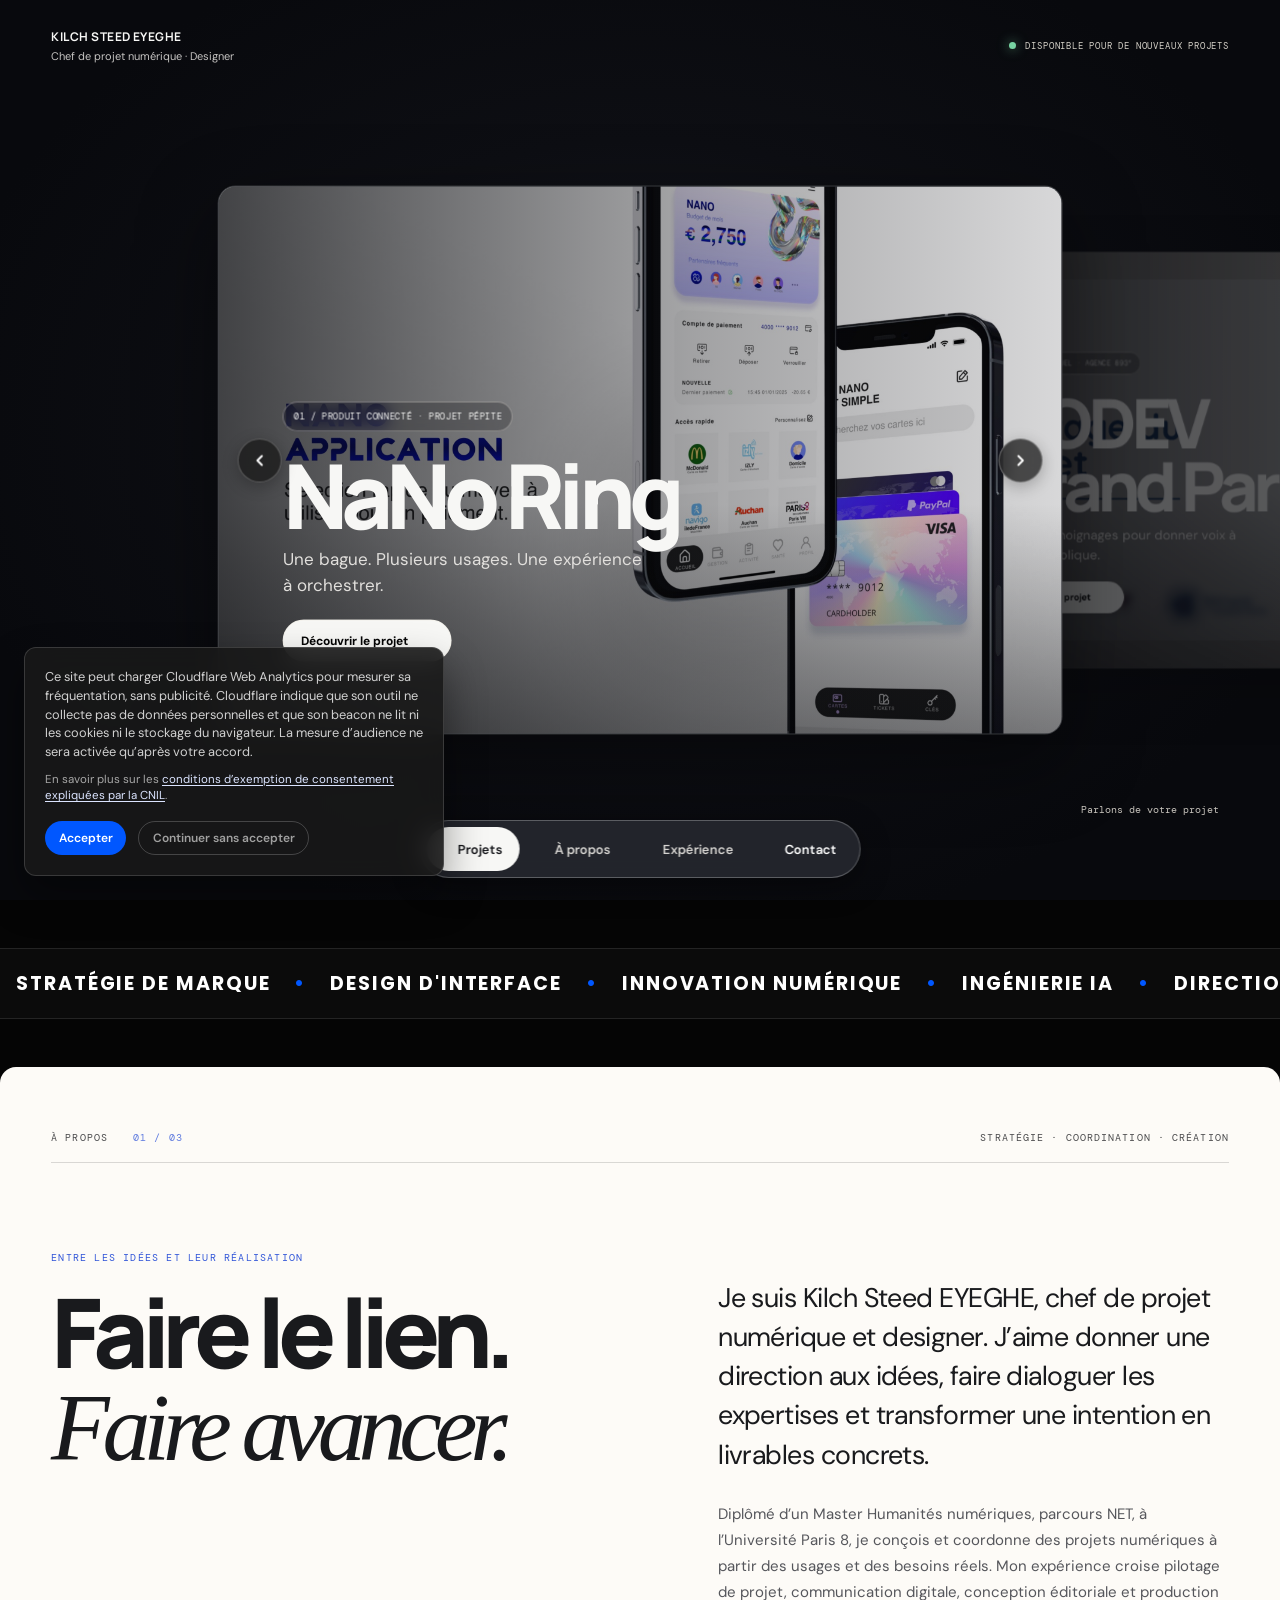
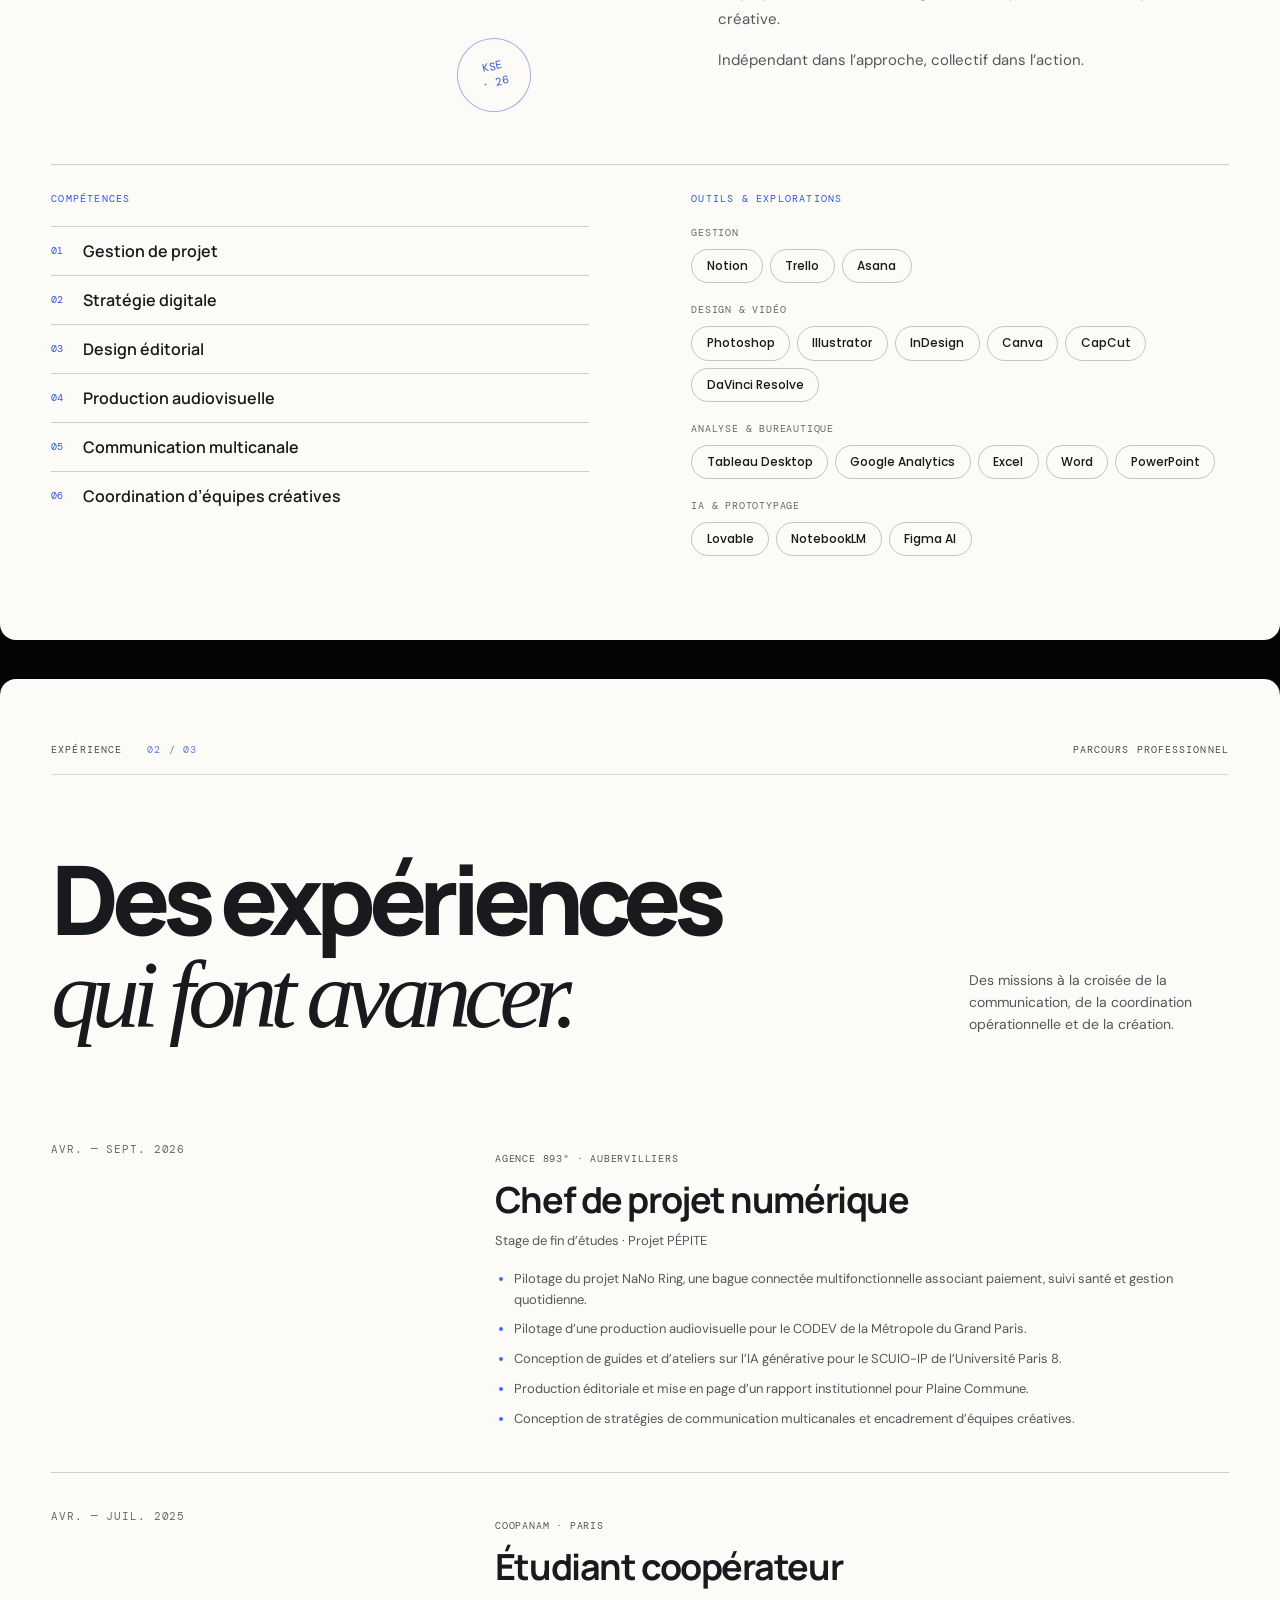
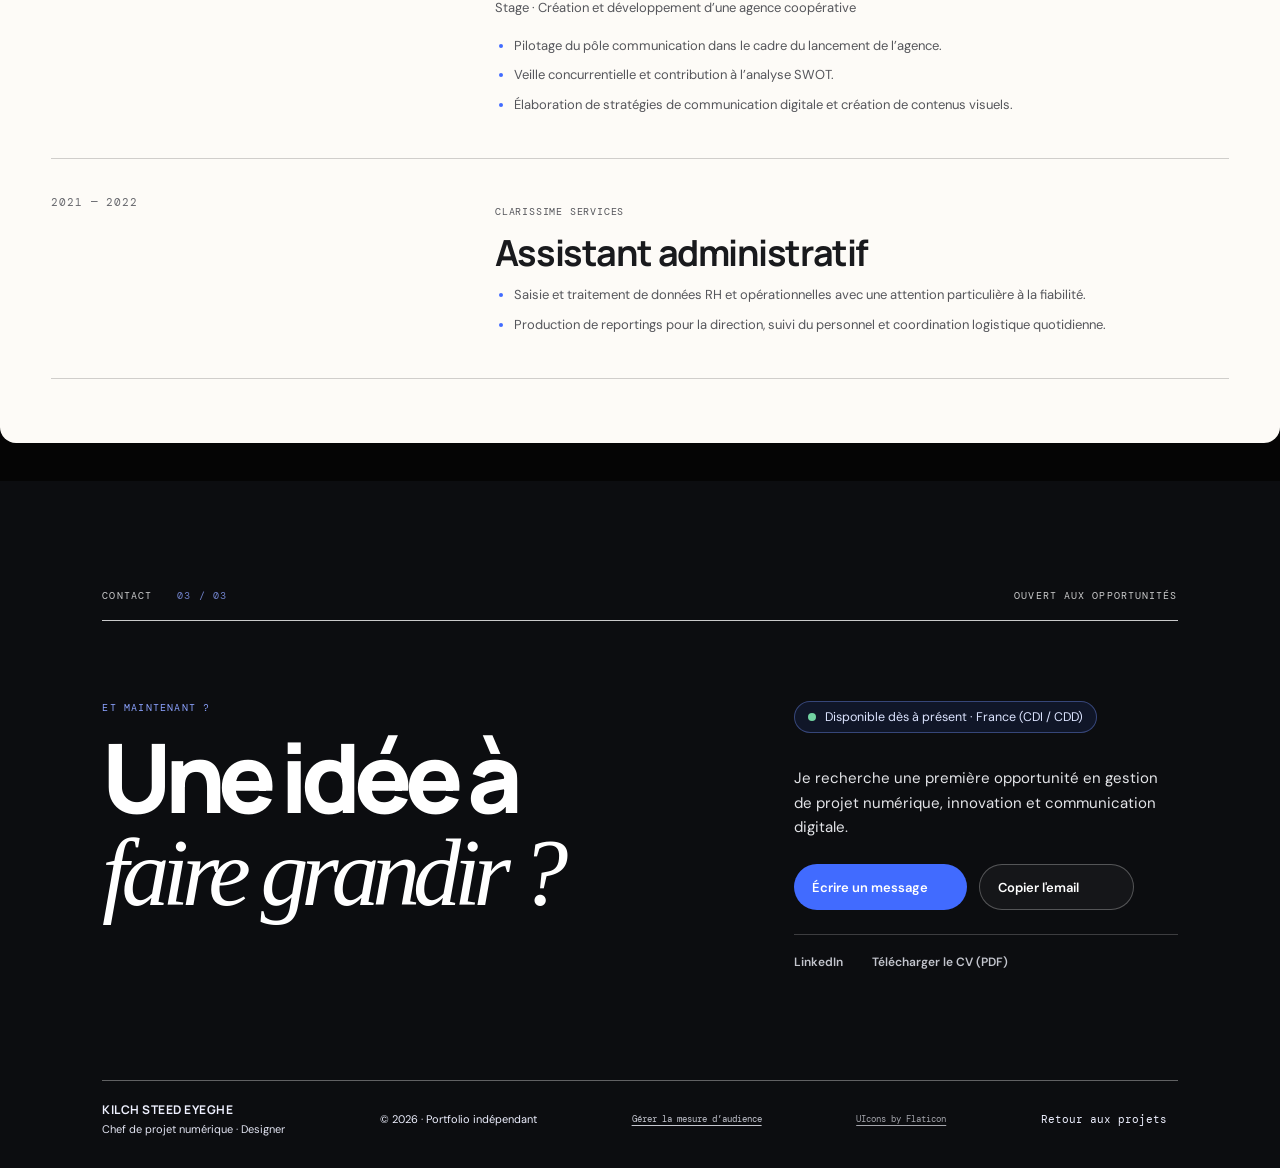
==== index.html @ 0e1597e1 "Revenir à l’index avant l’ajout du scrollytelling" ====
<!doctype html>
<html lang="fr">
<head>
  <meta charset="utf-8">
  <meta name="viewport" content="width=device-width, initial-scale=1">
  <meta name="theme-color" content="#050505">
  <link rel="icon" type="image/svg+xml" href="assets/favicon.svg?v=portfolio-k-20261031" sizes="any">
  <meta name="description" content="Portfolio de Kilch Steed EYEGHE : gestion de projet numérique, communication digitale et design.">
  <title>Kilch Steed EYEGHE — Portfolio</title>
  <link rel="stylesheet" href="styles.css?v=gallery-crossfade-20261102">
  <script src="preloader.js?v=public-loader-20261030"></script>
  <script src="script.js?v=active-gallery-autoplay-2800-20261102" defer></script>
  <link rel="stylesheet" href="https://cdn-uicons.flaticon.com/2.1.0/uicons-bold-straight/css/uicons-bold-straight.css">
  <link rel="stylesheet" href="https://cdn-uicons.flaticon.com/2.1.0/uicons-solid-rounded/css/uicons-solid-rounded.css">
</head>
<body>
  <div class="entry-loader" data-entry-loader aria-hidden="false" hidden>
    <div class="entry-loader__top"><span>KILCH STEED EYEGHE</span><span>GESTION DE PROJET NUMÉRIQUE · DESIGN</span></div>
    <div class="entry-loader__center">
      <div class="entry-loader__track" role="progressbar" aria-label="Chargement du portfolio" aria-valuemin="0" aria-valuemax="100" aria-valuenow="0"><span data-entry-fill></span></div>
      <div class="entry-loader__count"><span data-entry-number>0</span><span class="entry-loader__percent">%</span></div>
      <p class="entry-loader__status" data-entry-status aria-live="polite">Chargement du portfolio</p>
    </div>
  </div>
  <a class="skip-link" href="#projets">Aller aux projets</a>
  <header class="site-header">
    <a class="identity" href="#projets" aria-label="Kilch Steed EYEGHE — Projets"><strong>KILCH STEED EYEGHE</strong><span>Chef de projet numérique · Designer</span></a>
    <div class="availability"><span class="status-dot" aria-hidden="true"></span> DISPONIBLE POUR DE NOUVEAUX PROJETS</div>
  </header>

  <main id="contenu">
    <section class="projects-stage" id="projets" aria-label="Projets sélectionnés">
      
      <div class="carousel" aria-roledescription="carrousel" aria-label="Projets sélectionnés">
        <div class="carousel-track">
          <article class="slide is-active" data-slide="0" data-project="nano" aria-label="Projet 1 sur 9 : NaNo Ring">
            <img src="assets/NaNo%20App01.png" alt="Interfaces de l’application NaNo Ring" fetchpriority="high">
            <div class="slide-scrim"></div><div class="slide-copy"><span class="slide-kicker">01 / PRODUIT CONNECTÉ · PROJET PÉPITE</span><h2>NaNo Ring</h2><p>Une bague. Plusieurs usages. Une expérience à orchestrer.</p><button class="case-link" data-open="nano">Découvrir le projet <i class="fi fi-bs-arrow-up-right" aria-hidden="true"></i></button></div>
          </article>
          <article class="slide" data-slide="1" data-project="codev" aria-label="Projet 2 sur 9 : CODEV Grand Paris" aria-hidden="true">
            <img src="assets/codev-grand-paris01.png" alt="Document de cadrage audiovisuel du CODEV Grand Paris" loading="lazy">
            <div class="slide-scrim"></div><div class="slide-copy"><span class="slide-kicker">02 / AUDIOVISUEL · AGENCE 893°</span><h2>CODEV<br>Grand Paris</h2><p>Quatre témoignages pour donner voix à l’action publique.</p><button class="case-link" data-open="codev">Découvrir le projet <i class="fi fi-bs-arrow-up-right" aria-hidden="true"></i></button></div>
          </article>
          <article class="slide" data-slide="2" data-project="plaine" aria-label="Projet 3 sur 9 : Plaine Commune" aria-hidden="true">
            <img src="assets/plaine-commune01.png" alt="Extrait du rapport éditorial de Plaine Commune" loading="lazy"><div class="slide-scrim"></div><div class="slide-copy"><span class="slide-kicker">03 / ÉDITION · AGENCE 893°</span><h2>Plaine<br>Commune</h2><p>Faire d’un rapport institutionnel un objet éditorial lisible.</p><button class="case-link" data-open="plaine">Découvrir le projet <i class="fi fi-bs-arrow-up-right" aria-hidden="true"></i></button></div>
          </article>
          <article class="slide" data-slide="3" data-project="lundi" aria-label="Projet 4 sur 9 : Atelier IA" aria-hidden="true">
            <img src="assets/atelier-lundi-pro01.PNG" alt="Support d’atelier consacré à l’IA générative" loading="lazy"><div class="slide-scrim"></div><div class="slide-copy"><span class="slide-kicker">05 / ATELIER · TRANSMISSION</span><h2>Atelier IA</h2><p>Mettre les outils au service d’une recherche de stage concrète.</p><button class="case-link" data-open="lundi">Découvrir le projet <i class="fi fi-bs-arrow-up-right" aria-hidden="true"></i></button></div>
          </article>
          <article class="slide" data-slide="4" data-project="agency" aria-label="Projet 5 sur 9 : 893°" aria-hidden="true">
            <img src="assets/893%C2%B0%2001.png" alt="Créations visuelles de l’agence 893°" loading="lazy"><div class="slide-scrim"></div><div class="slide-copy"><span class="slide-kicker">08 / AGENCE · COMMUNICATION</span><h2>893°</h2><p>Des créations au croisement de la stratégie et du visuel.</p><button class="case-link" data-open="agency">Découvrir le projet <i class="fi fi-bs-arrow-up-right" aria-hidden="true"></i></button></div>
          </article>
          <article class="slide" data-slide="5" data-project="scuio" aria-label="Projet 6 sur 9 : Guide SCUIO-IP" aria-hidden="true">
            <img src="assets/guide-scuio-ip01.png" alt="Guide SCUIO-IP sur l’intelligence artificielle générative" loading="lazy"><div class="slide-scrim"></div><div class="slide-copy"><span class="slide-kicker">04 / PÉDAGOGIE · ÉDITION</span><h2>Guide<br>SCUIO-IP</h2><p>Accompagner les usages de l’IA avec un cadre pratique.</p><button class="case-link" data-open="scuio">Découvrir le projet <i class="fi fi-bs-arrow-up-right" aria-hidden="true"></i></button></div>
          </article>
          <article class="slide" data-slide="6" data-project="sacerdoce" aria-label="Projet 7 sur 9 : Sacerdoce Royal" aria-hidden="true">
            <img src="assets/sacerdoce-royal02.png" alt="Identité visuelle et charte de Sacerdoce Royal" loading="lazy"><div class="slide-scrim"></div><div class="slide-copy"><span class="slide-kicker">06 / IDENTITÉ VISUELLE</span><h2>Sacerdoce<br>Royal</h2><p>Une identité structurée dans ses couleurs, ses formes et ses usages.</p><button class="case-link" data-open="sacerdoce">Découvrir le projet <i class="fi fi-bs-arrow-up-right" aria-hidden="true"></i></button></div>
          </article>
          <article class="slide" data-slide="7" data-project="magik" aria-label="Projet 8 sur 9 : Magik Opti’k" aria-hidden="true">
            <img src="assets/magik-optik02.png" alt="Charte graphique de Magik Opti’k" loading="lazy"><div class="slide-scrim"></div><div class="slide-copy"><span class="slide-kicker">07 / DESIGN · BRANDING</span><h2>Magik Opti’k</h2><p>Construire une marque reconnaissable et facile à décliner.</p><button class="case-link" data-open="magik">Découvrir le projet <i class="fi fi-bs-arrow-up-right" aria-hidden="true"></i></button></div>
          </article>
          <article class="slide" data-slide="8" data-project="autres" aria-label="Projet 9 sur 9 : Autres créations" aria-hidden="true">
            <img src="assets/Autres01.png" alt="Sélection d’explorations graphiques" loading="lazy"><div class="slide-scrim"></div><div class="slide-copy"><span class="slide-kicker">09 / CARNET VISUEL</span><h2>Autres<br>créations</h2><p>Une sélection d’expérimentations graphiques personnelles.</p><button class="case-link" data-open="autres">Découvrir le projet <i class="fi fi-bs-arrow-up-right" aria-hidden="true"></i></button></div>
          </article>
        </div>
        <div class="carousel-side-label side-left" aria-hidden="true"></div><div class="carousel-side-label side-right" aria-hidden="true"></div>
        <div class="carousel-controls" aria-label="Navigation des projets">
          <button type="button" class="carousel-arrow" data-previous aria-label="Projet précédent"><svg viewBox="0 0 24 24" aria-hidden="true"><path d="M15 18l-6-6 6-6"/></svg></button>
          <button type="button" class="carousel-arrow" data-next aria-label="Projet suivant"><svg viewBox="0 0 24 24" aria-hidden="true"><path d="M9 18l6-6-6-6"/></svg></button>
        </div>
      </div>
      <div class="carousel-footer"><a class="contact-shortcut" href="#contact">Parlons de votre projet <i class="fi fi-bs-arrow-up-right" aria-hidden="true"></i></a></div>
    </section>

    <section class="marquee-section" aria-hidden="true">
      <div class="marquee-track">
        <div class="marquee-content">
          <span>STRATÉGIE DE MARQUE</span><span class="dot">•</span>
          <span>DESIGN D'INTERFACE</span><span class="dot">•</span>
          <span>INNOVATION NUMÉRIQUE</span><span class="dot">•</span>
          <span>INGÉNIERIE IA</span><span class="dot">•</span>
          <span>DIRECTION ARTISTIQUE</span><span class="dot">•</span>
          <span>CHEF DE PROJET</span><span class="dot">•</span>
        </div>
        <div class="marquee-content" aria-hidden="true">
          <span>STRATÉGIE DE MARQUE</span><span class="dot">•</span>
          <span>DESIGN D'INTERFACE</span><span class="dot">•</span>
          <span>INNOVATION NUMÉRIQUE</span><span class="dot">•</span>
          <span>INGÉNIERIE IA</span><span class="dot">•</span>
          <span>DIRECTION ARTISTIQUE</span><span class="dot">•</span>
          <span>CHEF DE PROJET</span><span class="dot">•</span>
        </div>
      </div>
    </section>

    <section class="about-section" id="profil" aria-labelledby="about-title">
      <div class="section-topline"><p>À PROPOS <span>01 / 03</span></p><p>STRATÉGIE · COORDINATION · CRÉATION</p></div>
      <div class="about-layout"><div class="about-heading"><p class="eyebrow">ENTRE LES IDÉES ET LEUR RÉALISATION</p><h2 id="about-title">Faire le lien.<br><em>Faire avancer.</em></h2><div class="about-stamp" aria-hidden="true">KSE<br>· 26</div></div><div class="about-copy"><p class="about-lead">Je suis Kilch Steed EYEGHE, chef de projet numérique et designer. J’aime donner une direction aux idées, faire dialoguer les expertises et transformer une intention en livrables concrets.</p><p>Diplômé d’un Master Humanités numériques, parcours NET, à l’Université Paris 8, je conçois et coordonne des projets numériques à partir des usages et des besoins réels. Mon expérience croise pilotage de projet, communication digitale, conception éditoriale et production créative.</p><p>Indépendant dans l’approche, collectif dans l’action.</p></div></div>
      <div class="about-details"><div class="about-column"><p class="eyebrow">COMPÉTENCES</p><ul class="skill-list"><li><span>01</span>Gestion de projet</li><li><span>02</span>Stratégie digitale</li><li><span>03</span>Design éditorial</li><li><span>04</span>Production audiovisuelle</li><li><span>05</span>Communication multicanale</li><li><span>06</span>Coordination d’équipes créatives</li></ul></div><div class="about-column tools-column"><p class="eyebrow">OUTILS & EXPLORATIONS</p><div class="tool-group"><span>GESTION</span><div class="tool-tags"><b>Notion</b><b>Trello</b><b>Asana</b></div></div><div class="tool-group"><span>DESIGN & VIDÉO</span><div class="tool-tags"><b>Photoshop</b><b>Illustrator</b><b>InDesign</b><b>Canva</b><b>CapCut</b><b>DaVinci Resolve</b></div></div><div class="tool-group"><span>ANALYSE & BUREAUTIQUE</span><div class="tool-tags"><b>Tableau Desktop</b><b>Google Analytics</b><b>Excel</b><b>Word</b><b>PowerPoint</b></div></div><div class="tool-group"><span>IA & PROTOTYPAGE</span><div class="tool-tags"><b>Lovable</b><b>NotebookLM</b><b>Figma AI</b></div></div></div></div>
      
    </section>

    <section class="experience-section" id="parcours" aria-labelledby="experience-title">
      <div class="section-topline"><p>EXPÉRIENCE <span>02 / 03</span></p><p>PARCOURS PROFESSIONNEL</p></div>
      <div class="experience-heading"><h2 id="experience-title">Des expériences<br><em>qui font avancer.</em></h2><p>Des missions à la croisée de la communication, de la coordination opérationnelle et de la création.</p></div>
      <div class="experience-list">
        <article class="experience-item"><div class="experience-date">AVR. — SEPT. 2026</div><div><p class="experience-company">AGENCE 893° · AUBERVILLIERS</p><h3>Chef de projet numérique</h3><p class="experience-context">Stage de fin d’études · Projet PÉPITE</p><ul><li>Pilotage du projet NaNo Ring, une bague connectée multifonctionnelle associant paiement, suivi santé et gestion quotidienne.</li><li>Pilotage d’une production audiovisuelle pour le CODEV de la Métropole du Grand Paris.</li><li>Conception de guides et d’ateliers sur l’IA générative pour le SCUIO-IP de l’Université Paris 8.</li><li>Production éditoriale et mise en page d’un rapport institutionnel pour Plaine Commune.</li><li>Conception de stratégies de communication multicanales et encadrement d’équipes créatives.</li></ul></div></article>
        <article class="experience-item"><div class="experience-date">AVR. — JUIL. 2025</div><div><p class="experience-company">COOPANAM · PARIS</p><h3>Étudiant coopérateur</h3><p class="experience-context">Stage · Création et développement d’une agence coopérative</p><ul><li>Pilotage du pôle communication dans le cadre du lancement de l’agence.</li><li>Veille concurrentielle et contribution à l’analyse SWOT.</li><li>Élaboration de stratégies de communication digitale et création de contenus visuels.</li></ul></div></article>
        <article class="experience-item"><div class="experience-date">2021 — 2022</div><div><p class="experience-company">CLARISSIME SERVICES</p><h3>Assistant administratif</h3><ul><li>Saisie et traitement de données RH et opérationnelles avec une attention particulière à la fiabilité.</li><li>Production de reportings pour la direction, suivi du personnel et coordination logistique quotidienne.</li></ul></div></article>
      </div>
    </section>

    <section class="contact-section" id="contact" aria-labelledby="contact-title"><div class="section-topline"><p>CONTACT <span>03 / 03</span></p><p>OUVERT AUX OPPORTUNITÉS</p></div><div class="contact-content"><div><p class="eyebrow">ET MAINTENANT ?</p><h2 id="contact-title">Une idée à<br><em>faire grandir ?</em></h2></div><div class="contact-detail"><div class="status-badge"><span class="status-dot pulse" aria-hidden="true"></span><span>Disponible dès à présent · France (CDI / CDD)</span></div><p>Je recherche une première opportunité en gestion de projet numérique, innovation et communication digitale.</p><div class="contact-actions"><a class="contact-link primary" href="mailto:kelchsteed@gmail.com">Écrire un message <i class="fi fi-bs-arrow-up-right" aria-hidden="true"></i></a><button class="contact-link secondary" id="copy-email-btn" data-email="kelchsteed@gmail.com" type="button">Copier l'email <i class="fi fi-bs-copy" aria-hidden="true"></i><span id="copy-text" aria-live="polite"></span></button></div><div class="contact-resources"><a class="resource-link" href="https://www.linkedin.com/in/kelch-steed-eyeghe/" target="_blank" rel="noopener noreferrer">LinkedIn <i class="fi fi-bs-arrow-up-right" aria-hidden="true"></i></a><a class="resource-link" href="assets/Kilch_Steed_Cv_2026.pdf" download>Télécharger le CV (PDF) <i class="fi fi-bs-download" aria-hidden="true"></i></a></div></div></div><footer class="site-footer"><a class="identity" href="#projets"><strong>KILCH STEED EYEGHE</strong><span>Chef de projet numérique · Designer</span></a><span>© <span data-year>2026</span> · Portfolio indépendant</span><button id="manage-cookies" class="cookie-manage-btn" type="button">Gérer la mesure d’audience</button><a class="icon-credit" href="https://www.flaticon.com/uicons" target="_blank" rel="noopener noreferrer">UIcons by Flaticon</a><a href="#projets">Retour aux projets <i class="fi fi-bs-arrow-up" aria-hidden="true"></i></a></footer></section>
  </main>

  <nav class="floating-nav" aria-label="Navigation principale"><a class="nav-item is-active" href="#projets" aria-current="page"><i class="fi fi-bs-grid" aria-hidden="true"></i><b>Projets</b></a><a class="nav-item" href="#profil"><i class="fi fi-bs-user" aria-hidden="true"></i><b>À propos</b></a><a class="nav-item" href="#parcours"><i class="fi fi-bs-briefcase" aria-hidden="true"></i><b>Expérience</b></a><a class="nav-item nav-contact" href="#contact"><i class="fi fi-sr-user" aria-hidden="true"></i><b>Contact</b></a></nav>

  <dialog class="project-dialog case-study" id="dialog-nano" aria-labelledby="dialog-title-nano">
    <form method="dialog" class="dialog-header-form"><button class="dialog-close" aria-label="Fermer la fiche projet">Fermer <svg viewBox="0 0 24 24" aria-hidden="true"><path d="M6 6l12 12M18 6L6 18"/></svg></button></form>
    <div class="dialog-content-scroll"><header class="cs-header"><p class="eyebrow blue">ÉTUDE DE CAS PRODUIT</p><h2 id="dialog-title-nano">NaNo Ring</h2><p class="cs-subtitle">Conception, stratégie et prototypage d'une bague connectée multifonctionnelle NFC.</p></header>
      <div class="cs-grid"><aside class="cs-meta"><div class="meta-block"><span>RÔLE</span><p>Chef de projet numérique</p></div><div class="meta-block"><span>LIVRABLES</span><p>Étude de marché, Modèle Économique (Canvas), Prototypage matériel.</p></div><div class="meta-block"><span>CONTEXTE</span><p>Projet PÉPITE · Agence 893°</p></div></aside>
        <div class="cs-body"><div class="cs-section"><h3>1. La vision et l'opportunité de marché</h3><p>L'analyse de l'état de l'art a révélé un marché scindé : d'un côté, des bagues axées sur la santé (comme la Galaxy Ring) ; de l'autre, des dispositifs de paiement de niche. L'objectif de la NaNo Ring était de créer un point de convergence discret et ergonomique. Dotée de la technologie NFC, elle simplifie le quotidien en remplaçant les cartes bancaires, les titres de transport et les clés numériques, tout en intégrant des capteurs de santé essentiels.</p></div>
          <div class="cs-section"><h3>2. Stratégie et Modèle Économique</h3><p>Pour percer sur ce marché concurrentiel, nous avons structuré un modèle économique fondé sur l'accessibilité tarifaire afin de toucher le grand public. Le développement s'appuie sur des partenariats stratégiques envisagés avec des marques de prêt-à-porter (ex: Celio) et des écosystèmes technologiques (Tesla, Apple Health). L'ensemble des interactions est géré par la "NaNo App", une interface garantissant une sécurisation totale des données en conformité avec le RGPD.</p></div>
          <div class="cs-section"><h3>3. Prototypage et Design Hardware</h3><p>La conception matérielle a nécessité d'équilibrer technologie et esthétique "bijou". La bague est conçue en titane non-magnétique pour éviter les interférences et intègre un système de notification par vibration et LED RGB. Nous avons modélisé une gamme "Classic" et une gamme "Deluxe" (personnalisable), accompagnées d'un boîtier de recharge USB-C conçu pour rivaliser avec les standards d'autonomie du marché.</p></div></div>
      </div>
    </div>
  </dialog>
  <dialog class="project-dialog case-study" id="dialog-codev" aria-labelledby="dialog-title-codev">
    <form method="dialog" class="dialog-header-form"><button class="dialog-close" aria-label="Fermer la fiche projet">Fermer <svg viewBox="0 0 24 24" aria-hidden="true"><path d="M6 6l12 12M18 6L6 18"/></svg></button></form>
    <div class="dialog-content-scroll"><header class="cs-header"><p class="eyebrow blue">ÉTUDE DE CAS AUDIOVISUELLE</p><h2 id="dialog-title-codev">CODEV Grand Paris</h2><p class="cs-subtitle">Cadrage stratégique et pilotage d'une production audiovisuelle institutionnelle.</p></header>
      <div class="cs-grid"><aside class="cs-meta"><div class="meta-block"><span>RÔLE</span><p>Chef de projet numérique</p></div><div class="meta-block"><span>LIVRABLES</span><p>Conception éditoriale, Cadrage de production, 4 vidéos (témoignages).</p></div><div class="meta-block"><span>CONTEXTE</span><p>Agence 893° · 2026</p></div></aside>
        <div class="cs-body"><div class="cs-section"><h3>1. Enjeux Institutionnels et Problématique</h3><p>Dans le cadre de l'accompagnement du CODEV de la Métropole du Grand Paris par l'agence 893°, ce projet visait à renforcer la visibilité de l'institution. L'objectif principal était de valoriser son rôle et son impact auprès des décideurs publics et de la société civile au travers d'une série de quatre vidéos de témoignages. La stratégie prévoyait une diffusion multi-plateforme, incluant LinkedIn, YouTube et le site institutionnel, nécessitant une optimisation spécifique des formats pour le digital.</p></div>
          <div class="cs-section"><h3>2. Cadrage et Stratégie de Production</h3><p>Afin de garantir l'efficacité, la qualité technique et le respect des délais, j'ai élaboré un cadrage rigoureux. La production a été organisée sur la base de deux tournages par semaine (lundi matin et jeudi après-midi), avec un arrêt impératif planifié avant le 14 mai 2026. Pour anticiper d'éventuels aléas (météo, contraintes techniques ou d'agenda des intervenants), une semaine tampon a été stratégiquement intégrée au planning.</p></div>
          <div class="cs-section"><h3>3. Pilotage Opérationnel et Post-production</h3><p>Chaque session de tournage a été minutieusement découpée (installation, interview de 30-45 min, captation de plans de coupe, et sauvegarde sécurisée des rushs) pour maximiser l'efficacité sur le terrain. Le planning de post-production a été conçu de manière itérative : le dérushage et le pré-montage des premières vidéos ont débuté dès la fin de la première semaine de tournage. Les itérations ont été encadrées avec des phases précises pour la transmission des versions V1, l'intégration des retours clients et les exports finaux, garantissant une livraison officielle à la fin juin.</p></div></div>
      </div>
    </div>
  </dialog>

  <!-- Étude de cas : Guide SCUIO-IP -->
  <dialog class="project-dialog case-study" id="dialog-scuio" aria-labelledby="dialog-title-scuio">
    <form method="dialog" class="dialog-header-form"><button class="dialog-close" aria-label="Fermer la fiche projet">Fermer <svg viewBox="0 0 24 24" aria-hidden="true"><path d="M6 6l12 12M18 6L6 18"/></svg></button></form>
    <div class="dialog-content-scroll">
      <header class="cs-header"><p class="eyebrow blue">CONCEPTION ÉDITORIALE & INGÉNIERIE IA</p><h2 id="dialog-title-scuio" class="animated-title">Guide SCUIO-IP</h2><p class="cs-subtitle">Cadre méthodologique et référentiel stratégique sur l'intégration de l'IA générative dans l'accompagnement professionnel universitaire.</p></header>
      <div class="cs-grid">
        <aside class="cs-meta">
          <div class="meta-block"><span>RÔLE</span><p>Chef de projet numérique & auteur principal</p></div>
          <div class="meta-block"><span>LIVRABLES</span><p>Guide opératoire de 28 pages, taxonomie de prompting, référentiel éthique & ATS.</p></div>
          <div class="meta-block"><span>CONTEXTE & CLIENT</span><p>Université Paris 8 (SCUIO-IP) · Agence 893° · 2026</p></div>
        </aside>
        <div class="cs-body">
          <div class="cs-section"><h3>1. Enjeu stratégique et transformation institutionnelle</h3><p>Face à une mutation rapide du marché de l'emploi où 83 % des jeunes actifs utilisent l'IA générative dans leurs démarches, le SCUIO-IP de l'Université Paris 8 devait adapter sa posture d'accompagnement. L'enjeu dépassait la simple veille technique : il s'agissait de transformer un outil perçu comme complexe en un levier d'employabilité concret et éthique. J'ai piloté la conception de ce guide méthodologique destiné aux conseillers d'orientation, afin de moderniser la préparation aux recrutements et le franchissement des filtres algorithmiques (ATS).</p></div>
          <div class="cs-section"><h3>2. Ingénierie pédagogique et framework de prompting</h3><p>En tant que responsable de la rédaction et de la structuration, j'ai théorisé une typologie opérationnelle d'instructions pour guider l'IA avec précision :</p><ul><li><strong>Prompts Chain-of-Thought :</strong> Modélisation du raisonnement étape par étape pour expliciter la pertinence des compétences lors de la rédaction.</li><li><strong>Prompts directs & structurés :</strong> Instructions pré-formatées pour optimiser les CV selon les exigences formelles du marché français.</li><li><strong>Simulation d'entretiens & co-construction :</strong> Scénarios d'entraînement interactifs et protocoles d'optimisation de lettres de motivation.</li></ul></div>
          <div class="cs-section"><h3>3. Conduite du projet, éthique et impact</h3><p>Mené sur un cycle intensif de deux mois, le projet a couvert l'intégralité de la chaîne de valeur : problématisation, ingénierie de contenu, direction éditoriale et gouvernance éthique. Le document intègre une section critique sur les biais algorithmiques, la confidentialité des données et la préservation de l'authenticité des candidatures. Ce guide opérationnel positionne l'Université Paris 8 à la pointe de l'innovation pédagogique appliquée à l'insertion professionnelle.</p></div>
        </div>
      </div>
    </div>
  </dialog>

  <!-- Étude de cas : Plaine Commune -->
  <dialog class="project-dialog case-study" id="dialog-plaine" aria-labelledby="dialog-title-plaine">
    <form method="dialog" class="dialog-header-form"><button class="dialog-close" aria-label="Fermer la fiche projet">Fermer <svg viewBox="0 0 24 24" aria-hidden="true"><path d="M6 6l12 12M18 6L6 18"/></svg></button></form>
    <div class="dialog-content-scroll">
      <header class="cs-header"><p class="eyebrow blue">DESIGN ÉDITORIAL & STRATÉGIE INSTITUTIONNELLE</p><h2 id="dialog-title-plaine" class="animated-title">Plaine Commune</h2><p class="cs-subtitle">Conception éditoriale, mise en page et valorisation du rapport stratégique sur la politique de l'emploi et la clause sociale du territoire.</p></header>
      <div class="cs-grid">
        <aside class="cs-meta">
          <div class="meta-block"><span>RÔLE</span><p>Chef de projet numérique & designer éditorial</p></div>
          <div class="meta-block"><span>LIVRABLES</span><p>Rapport institutionnel, synthèse d'orientations politiques, design d'information (InDesign).</p></div>
          <div class="meta-block"><span>CONTEXTE & CLIENT</span><p>Plaine Commune (DEF) · Agence 893° · 2026</p></div>
        </aside>
        <div class="cs-body">
          <div class="cs-section"><h3>1. Enjeu territorial et reconfiguration post-JO 2024</h3><p>Au sortir d'une décennie marquée par de grands chantiers structurants (Jeux Olympiques et Paralympiques 2024, Grand Paris Express), Plaine Commune a engagé une refonte globale de sa stratégie d'emploi. La Direction de l'Emploi et de la Formation (DEF) devait formaliser sa feuille de route pour transformer durablement ces investissements en opportunités locales non délocalisables. L'objectif de la mission était de concevoir un document de référence institutionnel traduisant la vision politique du territoire auprès de l'ensemble des acteurs publics et privés.</p></div>
          <div class="cs-section"><h3>2. Direction artistique, mise en page et hiérarchisation</h3><p>La conception visuelle et la mise en page de ce rapport de référence ont exigé une grande rigueur typographique et un travail fin de mise en valeur de l'information :</p><ul><li><strong>Mise en page structurée :</strong> Création d'une grille éditoriale aérée facilitant la lecture des prises de parole institutionnelles (édito, déclarations politiques).</li><li><strong>Rythme visuel et encadrés stratégiques :</strong> Mise en valeur des piliers d'action (Comité local pour l'emploi, partenariats RSE, GPEC) grâce à des jeux de blocs colorés et une hiérarchie de titres affirmée.</li><li><strong>Restitution d'événements et séminaires :</strong> Mise en forme des actes du séminaire « 2025, un nouvel élan pour la clause sociale », ayant réuni plus de 90 décideurs du territoire.</li></ul></div>
          <div class="cs-section"><h3>3. Impact et valorisation de la clause sociale</h3><p>Le document final valorise l'extension de la clause d'insertion au-delà du secteur du BTP, en intégrant le champ des prestations intellectuelles et de l'ingénierie. En synthétisant des enjeux complexes d'achats responsables et de sourcing local, cette publication affirme le rôle de Plaine Commune en tant qu'agrégateur de compétences et tiers de confiance de l'emploi en Île-de-France.</p></div>
        </div>
      </div>
    </div>
  </dialog>

  <!-- Étude de cas : Atelier IA et méthode C.O.R.E. -->
  <dialog class="project-dialog case-study" id="dialog-lundi" aria-labelledby="dialog-title-lundi">
    <form method="dialog" class="dialog-header-form"><button class="dialog-close" aria-label="Fermer la fiche projet">Fermer <svg viewBox="0 0 24 24" aria-hidden="true"><path d="M6 6l12 12M18 6L6 18"/></svg></button></form>
    <div class="dialog-content-scroll">
      <header class="cs-header"><p class="eyebrow blue">INGÉNIERIE DE PROMPT & FORMATION IA</p><h2 id="dialog-title-lundi" class="animated-title">Atelier IA & Méthode C.O.R.E.</h2><p class="cs-subtitle">Conception d'un framework d'IA générative propriétaire et animation d'ateliers d'ingénierie de prompt pour l'insertion professionnelle.</p></header>
      <div class="cs-grid">
        <aside class="cs-meta">
          <div class="meta-block"><span>RÔLE</span><p>Chef de projet numérique & co-concepteur du framework C.O.R.E.</p></div>
          <div class="meta-block"><span>LIVRABLES</span><p>Framework C.O.R.E.®, module de formation (masterclass), benchmark d'outils, référentiel éthique & IA Act.</p></div>
          <div class="meta-block"><span>CONTEXTE & PARTENAIRES</span><p>Agence 893° × Université Paris 8 (SCUIO-IP) · 2026</p></div>
        </aside>
        <div class="cs-body">
          <div class="cs-section"><h3>1. Genèse du projet et vision chef de projet</h3><p>Dans un paysage d'IA générative saturé d'outils, la majorité des utilisateurs échouent à obtenir des résultats pertinents en raison de requêtes vagues. En tant que chef de projet numérique au sein de l'agence 893°, j'ai identifié le besoin de traduire la complexité des grands modèles de langage en une méthodologie opérationnelle et mémorisable. J'ai codirigé la création, la structuration et la modélisation pédagogique de la <strong>Méthode C.O.R.E.®</strong> pour transformer l'usage de l'IA en un levier d'exécution précis et à forte valeur ajoutée.</p></div>
          <div class="cs-section"><h3>2. Architecture du framework C.O.R.E.®</h3><p>La méthode C.O.R.E. repose sur l'alignement de quatre paramètres du prompt pour mieux préciser la demande et cadrer le résultat attendu :</p><ul><li><strong>C — Contexte :</strong> Ancrer la situation de départ et les informations utiles.</li><li><strong>O — Objectif :</strong> Spécifier la tâche exacte et le livrable attendu.</li><li><strong>R — Rôle :</strong> Donner à l'IA une posture adaptée au domaine visé.</li><li><strong>E — Exigences :</strong> Définir les contraintes de format, de ton et de longueur.</li></ul></div>
          <div class="cs-section"><h3>3. Animation, ingénierie pédagogique et gouvernance éthique</h3><p>En co-animant cet atelier auprès des étudiants et des conseillers de l'Université Paris 8, j'ai contribué à démontrer comment analyser une offre d'emploi, simuler un entretien ou structurer une candidature avec C.O.R.E. Le module intègre également un volet de gouvernance numérique pour sensibiliser aux enjeux de confidentialité des données (RGPD) et au cadre réglementaire européen sur l'IA.</p></div>
        </div>
      </div>
    </div>
  </dialog>

  <dialog class="project-dialog" aria-labelledby="dialog-title"><form method="dialog"><button class="dialog-close" aria-label="Fermer la fiche projet">Fermer <svg viewBox="0 0 24 24" aria-hidden="true"><path d="M6 6l12 12M18 6L6 18"/></svg></button></form><div class="dialog-inner"><p class="eyebrow blue" id="dialog-kicker">PROJET</p><h2 id="dialog-title"></h2><p class="dialog-description"></p><div class="dialog-facts"><div><span>MON RÔLE</span><p class="dialog-role"></p></div><div><span>À RETENIR</span><p class="dialog-note"></p></div></div><button class="dialog-next" type="button">Projet suivant <svg viewBox="0 0 24 24" aria-hidden="true"><path d="M5 12h14M13 6l6 6-6 6"/></svg></button></div></dialog>
  <!-- MODALE SACERDOCE ROYAL -->
  <dialog class="project-dialog case-study" id="dialog-sacerdoce" aria-labelledby="dialog-title-sacerdoce">
    <form method="dialog" class="dialog-header-form">
      <button class="dialog-close" aria-label="Fermer la fiche projet">Fermer <span aria-hidden="true">×</span></button>
    </form>
    
    <div class="dialog-content-scroll">
      <header class="cs-header">
        <p class="section-kicker">BRANDING & IDENTITÉ VISUELLE</p>
        <h2 id="dialog-title-sacerdoce" class="animated-title">Sacerdoce Royal</h2>
        <p class="cs-subtitle">Conception de l'identité de marque, stratégie d'image et charte graphique pour une agence de communication et de médias contemporaine.</p>
      </header>

      <div class="cs-grid">
        <aside class="cs-meta">
          <div class="meta-block">
            <span>RÔLE</span>
            <p>Brand Designer & Directeur Artistique</p>
          </div>
          <div class="meta-block">
            <span>LIVRABLES</span>
            <p>Charte graphique complète (26 pages), Monogramme (SR), Système typographique & Normes d'usage.</p>
          </div>
          <div class="meta-block">
            <span>CONTEXTE & ANNEÉ</span>
            <p>Sacerdoce Royal · 2026</p>
          </div>
        </aside>

        <div class="cs-body">
          <div class="cs-section">
            <h3>1. Ancrage Stratégique et Positionnement de Marque</h3>
            <p>Sacerdoce Royal est une agence de communication et de médias dédiée à la valorisation de la créativité et de la culture chrétienne contemporaine. À la croisée de la production audiovisuelle, des émissions et du podcasting, la marque avait besoin d'une identité visuelle forte pour fédérer une nouvelle génération d'artistes et de créateurs d'impact. L'enjeu résidait dans la modernisation des codes traditionnels afin d'offrir une plateforme d'inspiration crédible et élégante.</p>
          </div>

          <div class="cs-section">
            <h3>2. Architecture Visuelle et Piliers d'Identité</h3>
            <p>Le système d'identité repose sur cinq piliers fondamentaux : Authenticité, Créativité, Innovation, Communauté et Transmission. Pour traduire cette vision, j'ai conçu un monogramme géométrique « SR » intégrant une couronne stylisée ainsi qu'une étoile centrale, symbolisant le leadership créatif et la vocation spirituelle de la marque. L'univers chromatique s'appuie sur un bleu royal profond et dynamique, associé à un jaune doré d'accentuation pour véhiculer à la fois l'institutionnel et le prestige.</p>
          </div>

          <div class="cs-section">
            <h3>3. Normalisation Technique et Pérennité de l'Image</h3>
            <p>Afin d'assurer une déclinaison homogène sur l'ensemble des canaux physiques et numériques, l'ensemble des règles d'application a été consigné dans une charte graphique exhaustive. Le document définit avec précision la grille de construction du logotype, les zones de protection minimales ainsi que les interdictions strictes de déformation ou d'altération. Cette rigueur garantit une cohérence visuelle absolue sur tous les supports audiovisuels et imprimés.</p>
          </div>
        </div>
      </div>
    </div>
  </dialog>

  <!-- MODALE MAGIK OPTI'K -->
  <dialog class="project-dialog case-study" id="dialog-magik" aria-labelledby="dialog-title-magik">
    <form method="dialog" class="dialog-header-form">
      <button class="dialog-close" aria-label="Fermer la fiche projet">Fermer <span aria-hidden="true">×</span></button>
    </form>
    
    <div class="dialog-content-scroll">
      <header class="cs-header">
        <p class="section-kicker">BRANDING & DESIGN D'IDENTITÉ</p>
        <h2 id="dialog-title-magik" class="animated-title">Magik Opti'k</h2>
        <p class="cs-subtitle">Conception d'identité visuelle, univers de marque et charte graphique pour une enseigne d'optique moderne et élégante.</p>
      </header>

      <div class="cs-grid">
        <aside class="cs-meta">
          <div class="meta-block">
            <span>RÔLE</span>
            <p>Brand Designer & Directeur Artistique</p>
          </div>
          <div class="meta-block">
            <span>LIVRABLES</span>
            <p>Charte graphique complète, Architecture de marque (Isotype M + Lunettes), Palette chromatique, Normes typographiques.</p>
          </div>
          <div class="meta-block">
            <span>CONTEXTE & ANNÉE</span>
            <p>Magik Opti'k · 2025</p>
          </div>
        </aside>

        <div class="cs-body">
          <div class="cs-section">
            <h3>1. Enjeu de Marque et Positionnement</h3>
            <p>Magik Opti'k s'affirme comme un magasin d'optique contemporain plaçant l'élégance, la qualité et la précision au cœur de son expérience client. L'objectif global de la création de marque était de concevoir un univers visuel inspirant confiance tout en affirmant une signature moderne et épurée, résumée par la promesse de marque : <em>« Parce que chaque regard mérite de la finesse »</em>.</p>
          </div>

          <div class="cs-section">
            <h3>2. Architecture du Logotype et Déclinaisons</h3>
            <p>La conception du symbole repose sur la fusion intelligente de la lettre initiale « M » et d'une monture de lunettes minimale. Un détail graphique d'étoile scintillante a été intégré au second verre pour matérialiser l'aspect « magique » et la précision de la vision. Le système identitaire se décline en trois niveaux d'utilisation : un logo principal pour la communication globale, un logo secondaire pour les formats contraints, et une icône compacte optimisée pour les favicons et avatars de réseaux sociaux.</p>
          </div>

          <div class="cs-section">
            <h3>3. Direction Artistique, Palette et Typographie</h3>
            <p>L'univers chromatique combine un Bleu Marine Profond (#001A49) et un Noir Pur (#000000) pour l'institutionnel et le contraste, rehaussés d'un Bleu Vif (#0067F4) apportant de la vitalité. L'accord typographique associe la police <strong>Nourd</strong> pour des en-têtes affirmées et <strong>Montserrat Classic</strong> pour la lisibilité fluide des contenus textuels, garantissant une cohérence visuelle parfaite sur l'ensemble des supports physiques et digitaux.</p>
          </div>
        </div>
      </div>
    </div>
  </dialog>

  <!-- MODALE AGENCE 893° -->
  <dialog class="project-dialog case-study" id="dialog-agence" aria-labelledby="dialog-title-agence">
    <form method="dialog" class="dialog-header-form">
      <button class="dialog-close" aria-label="Fermer la fiche projet">Fermer <span aria-hidden="true">×</span></button>
    </form>
    
    <div class="dialog-content-scroll">
      <header class="cs-header">
        <p class="section-kicker">STRATÉGIE DE MARQUE & DIRECTION CRÉATIVE</p>
        <h2 id="dialog-title-agence" class="animated-title">Agence 893°</h2>
        <p class="cs-subtitle">Faire de la communication un terrain d'expression : hybridation créative, ingénierie de contenu et innovation numérique.</p>
      </header>

      <div class="cs-grid">
        <aside class="cs-meta">
          <div class="meta-block">
            <span>RÔLE</span>
            <p>Chef de projet numérique  · Coordinateur créatif</p>
          </div>
          <div class="meta-block">
            <span>LIVRABLES</span>
            <p>Positionnement éditorial, Stratégie social media (LinkedIn, Instagram, TikTok), Territoire de marque, Intégration IA générative.</p>
          </div>
          <div class="meta-block">
            <span>CONTEXTE & CLIENT</span>
            <p>Agence 893° · Communication & Innovation numérique · Île-de-France · 2025-2026</p>
          </div>
        </aside>

        <div class="cs-body">
          <div class="cs-section">
            <h3>1. Une Agence à la Croisée des Cultures et de l'Innovation</h3>
            <p>L'agence 893° est née d'un parti pris fondateur : dépasser les schémas traditionnels de la communication pour explorer de nouvelles modalités d'interaction entre les marques, les idées et leurs publics. Située à la jonction de la création visuelle, de la culture contemporaine et des technologies émergentes, l'agence développe une identité hybride. Elle puise son énergie à la fois dans les cultures urbaines, l'écosystème entrepreneurial et les valeurs d'impact de l'économie sociale et solidaire. En tant que chef de projet numérique, mon rôle a été d'orchestrer cette pluralité pour forger un positionnement de marque singulier, crédible et hautement désirable auprès des partenaires institutionnels comme des acteurs de l'innovation.</p>
          </div>

          <div class="cs-section">
            <h3>2. Une Architecture de Communication Écosystémique</h3>
            <p>Loin de la simple création de supports isolés, nous avons structuré la présence de 893° comme un écosystème conversationnel et engageant. Cette stratégie repose sur quatre piliers d'activation :</p>
            <ul style="margin-top: 0.75rem; padding-left: 1.25rem; color: #4a4a4a; line-height: 1.7;">
              <li><strong>Positionnement & Tonalité Éditoriale :</strong> Définition d'une ligne d'expression affirmée, conjuguant rigueur stratégique, spontanéité culturelle et maîtrise des codes du web.</li>
              <li><strong>Synergie Multicanale :</strong> Conception d'une matrice de contenus sur mesure exploitant la complémentarité stratégique de LinkedIn (autorité professionnelle), Instagram (curation visuelle) et TikTok (créativité spontanée).</li>
              <li><strong>Territoire de Marque Singulier :</strong> Élaboration de concepts originaux qui incarnent l'ADN de l'agence tout en rompant avec les conventions institutionnelles rigides.</li>
              <li><strong>IA Générative & Responsabilité :</strong> Intégration pragmatique des outils d'IA (Prompt Engineering) dans les workflows de création, au service d'une production fluide, éthique et novatrice.</li>
            </ul>
          </div>

          <div class="cs-section">
            <h3>3. De la Vision Prospective à la Conduite de l'Action Collective</h3>
            <p>Au-delà du cadrage stratégique, le projet s'est traduit par une coordination opérationnelle exigeante. J'ai piloté la mise en œuvre des campagnes, garanti la cohérence entre la vision de marque et sa déclinaison technique, et favorisé une dynamique d'apprentissage continu au sein de l'équipe. Cette approche transforme la communication en un véritable levier d'attractivité, affirmant l'agence 893° comme un partenaire stratégique incontournable pour les projets à fort impact.</p>
          </div>
        </div>
      </div>
    </div>
  </dialog>

  <!-- MODALE AUTRES PROJETS -->
  <dialog class="project-dialog case-study" id="dialog-autres" aria-labelledby="dialog-title-autres">
    <form method="dialog" class="dialog-header-form">
      <button class="dialog-close" aria-label="Fermer la fiche projet">Fermer <span aria-hidden="true">×</span></button>
    </form>
    
    <div class="dialog-content-scroll">
      <header class="cs-header">
        <p class="section-kicker">EXPÉRIMENTATIONS & MISSIONS TRANSVERSALES</p>
        <h2 id="dialog-title-autres" class="animated-title">Autres Projets</h2>
        <p class="cs-subtitle">Un panorama d'initiatives créatives, de prototypes fonctionnels et de missions de conseil court terme.</p>
      </header>

      <div class="cs-grid">
        <aside class="cs-meta">
          <div class="meta-block">
            <span>COMPÉTENCES MOBILISÉES</span>
            <p>Design d'interface, Prototypage rapide, Conseil stratégique & Veille IA</p>
          </div>
          <div class="meta-block">
            <span>FORMATS</span>
            <p>Micro-branding, Audits UX/UI, Supports événementiels, Sprints créatifs</p>
          </div>
          <div class="meta-block">
            <span>PÉRIODE</span>
            <p>2024 · 2026</p>
          </div>
        </aside>

        <div class="cs-body">
          <div class="cs-section">
            <h3>1. Agilité et Polyvalence Opérationnelle</h3>
            <p>En parallèle des grands projets structurants présentés dans ce portfolio, cette section rassemble un ensemble de réalisations ciblées et d'expérimentations. Qu'il s'agisse de répondre à un besoin ponctuel de communication, de prototyper rapidement une interface web ou de mener une veille technologique active, ces interventions témoignent d'une grande capacité d'adaptation et d'une exécution rigoureuse.</p>
          </div>

          <div class="cs-section">
            <h3>2. Typologie des Interventions</h3>
            <p>Les réalisations couvertes dans ce périmètre s'articulent autour de trois axes majeurs :</p>
            <ul style="margin-top: 0.75rem; padding-left: 1.25rem; color: #4a4a4a; line-height: 1.7;">
              <li><strong>Design d'Information & Print :</strong> Conception d'affiches, de dépliants et de supports institutionnels nécessitant une hiérarchisation claire des messages.</li>
              <li><strong>Prototypage & Micro-interactions :</strong> Exploration d'interfaces utilisateur (UI) et d'animations CSS/JS pour tester de nouveaux usages de navigation.</li>
              <li><strong>Veille & Expérimentations IA :</strong> Test de flux de travail automatisés, benchmarks d'outils génératifs et rédaction de guides d'usage à périmètre réduit.</li>
            </ul>
          </div>

          <div class="cs-section">
            <h3>3. Démarche et Valeur Ajoutée</h3>
            <p>Chaque micro-projet constitue un terrain d'apprentissage et d'affinement méthodologique. L'objectif demeure constant : apporter une réponse esthétique, fonctionnelle et immédiatement exploitable, indépendamment de l'échelle de la mission.</p>
          </div>
        </div>
      </div>
    </div>
  </dialog>

  <script type="application/ld+json">{"@context":"https://schema.org","@type":"Person","name":"Kilch Steed EYEGHE","jobTitle":"Chef de projet numérique · Designer"}</script>
  <div id="cookie-banner" class="cookie-banner" role="dialog" aria-hidden="true" aria-label="Gestion de la mesure d’audience">
    <div class="cookie-content">
      <p>Ce site peut charger Cloudflare Web Analytics pour mesurer sa fréquentation, sans publicité. Cloudflare indique que son outil ne collecte pas de données personnelles et que son beacon ne lit ni les cookies ni le stockage du navigateur. La mesure d’audience ne sera activée qu’après votre accord.</p>
      <p class="cookie-more">En savoir plus sur les <a href="https://www.cnil.fr/fr/cookies-solutions-pour-les-outils-de-mesure-daudience" target="_blank" rel="noopener noreferrer">conditions d’exemption de consentement expliquées par la CNIL</a>.</p>
      <div class="cookie-buttons">
        <button id="accept-cookies" type="button" class="cookie-btn primary">Accepter</button>
        <button id="decline-cookies" type="button" class="cookie-btn secondary">Continuer sans accepter</button>
      </div>
    </div>
  </div>

  <!-- Cloudflare Web Analytics : balise conservée ici et chargée uniquement après acceptation. -->
  <template id="cloudflare-analytics-template">
    <script type="module" src="https://static.cloudflareinsights.com/beacon.min.js" data-cf-beacon='{"token": "833e4f7444054342a00efdbbfb95b186"}'></script>
  </template>
</body>
</html>
---- styles.css ----
@import url('https://fonts.googleapis.com/css2?family=DM+Mono:wght@400;500&family=DM+Sans:wght@400;500;600;700&family=Manrope:wght@400;500;600;700;800&family=Poppins:wght@400;500;600&display=swap');

:root{--ink:#050505;--ink-soft:#111216;--cream:#f7f7f5;--paper:#141518;--blue:#416bff;--muted:#a5a6ad;--line:rgba(247,247,245,.18);--mono:'DM Mono',monospace;--sans:'DM Sans',sans-serif;--display:'Manrope',sans-serif;color-scheme:dark}
*{box-sizing:border-box}
html{scroll-behavior:smooth;scroll-padding-top:24px}
body{margin:0;background:var(--ink);color:var(--cream);font-family:var(--sans);-webkit-font-smoothing:antialiased}
body:has(dialog[open]){overflow:hidden}
a{color:inherit;text-decoration:none}
button{font:inherit;color:inherit}
button:focus-visible,a:focus-visible{outline:2px solid var(--blue);outline-offset:4px}
.skip-link{position:fixed;z-index:120;top:10px;left:10px;padding:12px 16px;background:var(--cream);color:var(--ink);transform:translateY(-160%)}
.skip-link:focus{transform:translateY(0)}
.entry-loader{position:fixed;inset:0;z-index:100;background:var(--ink);display:grid;place-items:center;transition:opacity .55s ease,visibility .55s ease}
.entry-loader.is-leaving{opacity:0;visibility:hidden;pointer-events:none}
.loader-label{position:absolute;top:23px;left:4vw;right:4vw;display:flex;justify-content:space-between;color:var(--cream);font:10px var(--mono);letter-spacing:.11em}
.loader-center{width:min(420px,54vw);text-align:center}.loader-track{height:1px;background:rgba(243,239,231,.4);overflow:hidden}.loader-track span{display:block;height:100%;width:0;background:var(--blue);transition:width .08s linear}.loader-center p{font:12px var(--mono);color:var(--cream);margin:14px 0 0}
.site-header{position:absolute;z-index:10;top:28px;left:4vw;right:4vw;display:flex;align-items:center;justify-content:space-between;pointer-events:none}
.identity{display:grid;gap:4px;pointer-events:auto}.identity strong{font:700 12px var(--display);letter-spacing:.04em}.identity span{font:11px var(--sans);color:#c6c4c2}.availability{display:flex;align-items:center;gap:9px;font:9px var(--mono);letter-spacing:.09em;color:#d6d2c9}.status-dot{width:7px;height:7px;border-radius:50%;background:#77d3a2;box-shadow:0 0 12px rgba(119,211,162,.7)}
.projects-stage{min-height:100dvh;padding:108px 4vw 126px;overflow:hidden;position:relative;display:flex;flex-direction:column;justify-content:center;background:radial-gradient(ellipse at 50% 47%,#171922 0, #0d0e13 42%,#08090d 78%)}
.eyebrow{margin:0;color:#aaa8a3;font:10px var(--mono);letter-spacing:.12em}.blue-period{color:var(--blue)}
.carousel{position:relative;width:100%;height:min(61dvh,640px);min-height:390px;margin:38px auto 0;perspective:1400px;touch-action:pan-y;user-select:none}.carousel-track{position:relative;width:100%;height:100%}.slide{--scale:.68;--shift:-48vw;position:absolute;left:50%;top:50%;width:min(66vw,940px);height:100%;overflow:hidden;border:1px solid rgba(243,239,231,.16);border-radius:18px;background:#191b22;box-shadow:0 26px 80px rgba(0,0,0,.45);transform:translate(-50%,-50%) translateX(var(--shift)) scale(var(--scale));opacity:.24;filter:saturate(.68) brightness(.7);transition:transform .85s cubic-bezier(.2,.72,.18,1),opacity .6s ease,filter .7s ease;will-change:transform;pointer-events:none}.slide.is-active{--scale:1;--shift:0vw;opacity:1;filter:none;z-index:4;pointer-events:auto}.slide.is-prev{--shift:-49vw;--scale:.76;opacity:.48;z-index:2}.slide.is-next{--shift:49vw;--scale:.76;opacity:.48;z-index:2}.slide.is-far{--shift:110vw;opacity:0;z-index:0}.slide.is-far-left{--shift:-110vw;opacity:0;z-index:0}.slide>img{width:100%;height:100%;object-fit:cover;display:block;opacity:.88}.slide:nth-child(2)>img,.slide:nth-child(3)>img,.slide:nth-child(4)>img{object-fit:contain;background:#e7e3dc}.slide-scrim{position:absolute;inset:0;background:linear-gradient(90deg,rgba(6,7,10,.72) 0%,rgba(6,7,10,.28) 56%,rgba(6,7,10,.05) 100%),linear-gradient(0deg,rgba(5,6,9,.44),transparent 42%)}.slide-copy{position:absolute;left:clamp(24px,5vw,74px);bottom:clamp(28px,6vw,72px);max-width:min(520px,72%)}.slide-kicker{display:inline-flex;padding:8px 10px;border:1px solid rgba(243,239,231,.38);border-radius:99px;background:rgba(8,9,13,.26);backdrop-filter:blur(8px);font:9px var(--mono);letter-spacing:.07em}.slide-copy h2{font:800 clamp(42px,7vw,90px)/.93 var(--display);letter-spacing:-.075em;margin:21px 0 11px}.slide-copy p{max-width:360px;color:#e1dfdc;font-size:clamp(13px,1.5vw,17px);line-height:1.5;margin:0 0 22px}.case-link{display:inline-flex;align-items:center;gap:22px;border:1px solid rgba(243,239,231,.7);border-radius:99px;background:var(--cream);color:var(--ink);padding:12px 17px;font-size:12px;font-weight:700;cursor:pointer;transition:background .2s ease,color .2s ease,transform .2s ease}.case-link:hover{background:var(--blue);color:white;transform:translateY(-2px)}.case-link span{font-size:17px}
.carousel-footer{position:absolute;z-index:5;bottom:84px;left:4vw;right:4vw;display:grid;grid-template-columns:1fr auto 1fr;align-items:center}.carousel-instruction,.contact-shortcut{font:10px var(--mono);color:#c7c3bc}.carousel-instruction span{color:var(--blue);font-size:14px;margin-right:8px}.carousel-controls{display:flex;align-items:center;gap:18px}.carousel-arrow{width:40px;height:40px;border:1px solid var(--line);border-radius:50%;background:rgba(243,239,231,.04);font-size:20px;cursor:pointer;transition:background .2s,color .2s,border-color .2s}.carousel-arrow:hover{background:var(--blue);border-color:var(--blue);color:white}.carousel-count{display:flex;align-items:center;gap:9px;font:12px var(--mono);font-variant-numeric:tabular-nums}.carousel-count>span{color:var(--cream)}.carousel-count i{width:38px;height:1px;background:var(--blue)}.carousel-count{color:var(--muted)}.contact-shortcut{justify-self:end;transition:color .2s}.contact-shortcut:hover{color:var(--cream)}
.floating-nav{position:fixed;z-index:30;left:50%;bottom:22px;transform:translateX(-50%);display:flex;gap:4px;padding:6px;border:1px solid rgba(255,255,255,.26);border-radius:999px;background:rgba(41,43,50,.82);box-shadow:0 8px 30px rgba(0,0,0,.4);backdrop-filter:blur(18px);white-space:nowrap}.nav-item{height:44px;padding:0 17px;display:flex;align-items:center;gap:9px;border-radius:999px;color:#d6d4d1;font-size:13px;transition:background .2s ease,color .2s ease}.nav-item>span{font-size:16px}.nav-item b{font-weight:600}.nav-item:hover{background:rgba(255,255,255,.12);color:white}.nav-item.is-active{background:var(--cream);color:#18191d}.nav-item.nav-contact{color:#fff}.nav-item.nav-contact:hover{background:var(--blue)}
.about-section,.experience-section,.contact-section{padding:108px 8vw 112px;position:relative}.about-section{background:var(--cream);color:#15161a}.experience-section{background:#101116;color:var(--cream)}.contact-section{background:var(--blue);color:#fff;padding-bottom:32px}.section-topline{display:flex;align-items:center;justify-content:space-between;padding-bottom:18px;border-bottom:1px solid currentColor;opacity:.78}.section-topline p{font:10px var(--mono);letter-spacing:.11em;margin:0}.section-topline p span{margin-left:18px;color:var(--blue)}.about-section .section-topline p span{color:#395ff5}.about-layout{display:grid;grid-template-columns:1.05fr .95fr;gap:8vw;padding:88px 0 76px}.about-heading{position:relative}.about-heading h2,.experience-heading h2,.contact-content h2{font:800 clamp(46px,7.5vw,100px)/.96 var(--display);letter-spacing:-.075em;margin:22px 0 0}.about-heading h2 em,.experience-heading h2 em,.contact-content h2 em{font-family:Georgia,serif;font-weight:400}.about-heading .eyebrow{color:#55565a}.about-stamp{position:absolute;right:15%;bottom:-24px;width:74px;height:74px;border:1px solid rgba(21,22,26,.42);border-radius:50%;display:grid;place-content:center;text-align:center;font:11px var(--mono);line-height:1.45;transform:rotate(-12deg)}.about-copy{align-self:end;max-width:580px}.about-copy p{font-size:15px;line-height:1.75;color:#4b4c50}.about-copy .about-lead{font-size:clamp(19px,2.2vw,27px);line-height:1.45;color:#191a1e;letter-spacing:-.02em}.about-details{display:grid;grid-template-columns:1fr 1fr;gap:8vw;border-top:1px solid rgba(21,22,26,.25);padding-top:27px}.about-column>.eyebrow{color:#55565a;margin-bottom:21px}.skill-list{list-style:none;margin:0;padding:0}.skill-list li{border-top:1px solid rgba(21,22,26,.2);padding:13px 0;display:flex;gap:20px;font:600 16px var(--display)}.skill-list li span{font:10px var(--mono);color:#55565a;padding-top:4px}.tool-group{margin:0 0 20px}.tool-group>span,.experience-company,.experience-date{display:block;font:10px var(--mono);letter-spacing:.08em;color:#66676b;margin-bottom:10px}.tool-tags{display:flex;flex-wrap:wrap;gap:7px}.tool-tags b{font-size:12px;font-weight:500;border:1px solid rgba(21,22,26,.23);border-radius:99px;padding:7px 11px}
.experience-heading{display:flex;align-items:end;justify-content:space-between;gap:50px;padding:78px 0 64px}.experience-heading h2{margin:0}.experience-heading>p{max-width:260px;margin:0 0 5px;color:#b4b3b4;font-size:14px;line-height:1.6}.experience-section .section-topline p span{color:#8ca3ff}.experience-list{border-top:1px solid var(--line)}.experience-item{display:grid;grid-template-columns:1fr 2fr;gap:6vw;padding:36px 0 42px;border-bottom:1px solid var(--line)}.experience-date{color:#aaa8a2;font-size:11px}.experience-company{color:#8fa4ff}.experience-item h3{font:700 clamp(23px,3vw,36px) var(--display);letter-spacing:-.04em;margin:0 0 8px}.experience-context{color:#bbb9b6;margin:0 0 20px;font-size:13px}.experience-item ul{margin:0;padding-left:19px;display:grid;gap:9px;color:#d0ceca;font-size:13px;line-height:1.6}.experience-item li::marker{color:var(--blue)}
.contact-content{display:grid;grid-template-columns:1fr .65fr;gap:8vw;padding:80px 0 110px}.contact-content .eyebrow{color:#e2e6ff}.contact-content h2{margin-top:17px}.contact-detail{align-self:end}.contact-detail p{max-width:390px;font-size:15px;line-height:1.65;color:#eef0ff}.contact-detail>a{display:inline-flex;gap:18px;align-items:center;border-bottom:1px solid rgba(255,255,255,.8);padding:12px 0;font-size:19px;font-weight:700}.contact-detail>a span{font-size:22px}.contact-detail small{display:block;margin-top:10px;font:11px var(--mono)}.site-footer{border-top:1px solid rgba(255,255,255,.35);padding-top:20px;display:flex;align-items:center;justify-content:space-between;gap:15px;font-size:11px;color:#eef0ff}.site-footer .identity span{color:#e3e5f3}.site-footer>a:last-child{font-family:var(--mono)}
.project-dialog{width:min(680px,calc(100vw - 28px));max-height:86dvh;margin:auto;border:1px solid rgba(255,255,255,.18);border-radius:20px;background:#f3efe7;color:#18191d;padding:0;box-shadow:0 25px 90px rgba(0,0,0,.55);overflow:auto}.project-dialog::backdrop{background:rgba(3,4,7,.78);backdrop-filter:blur(7px)}.project-dialog form{position:sticky;z-index:2;top:0;display:flex;justify-content:flex-end;padding:13px 19px;background:rgba(243,239,231,.92);border-bottom:1px solid rgba(0,0,0,.1);backdrop-filter:blur(12px)}.dialog-close{border:0;background:none;color:#666;font-size:12px;font-weight:600;cursor:pointer}.dialog-close span{font-size:21px;margin-left:8px}.dialog-inner{padding:23px clamp(24px,5vw,54px) 45px}.eyebrow.blue{color:#416bff}.dialog-inner h2{font:800 clamp(35px,6vw,58px)/1 var(--display);letter-spacing:-.065em;margin:14px 0}.dialog-description{font-size:17px;line-height:1.6;color:#414248}.dialog-facts{display:grid;grid-template-columns:1fr 1fr;gap:25px;padding:22px 0;border-top:1px solid #c8c5bf;border-bottom:1px solid #c8c5bf;margin-top:25px}.dialog-facts span{font:10px var(--mono);letter-spacing:.1em;color:#666}.dialog-facts p{font-size:13px;line-height:1.6}.dialog-next{margin-top:26px;padding:12px 16px;border:0;border-radius:99px;background:#15161a;color:white;cursor:pointer}.dialog-next span{margin-left:16px;color:#96a8ff}
.case-study{width:95%;max-width:1100px;max-height:90dvh;margin:auto;padding:0;border:0;border-radius:12px;background:#fff;color:#191919;box-shadow:0 25px 50px -12px rgba(0,0,0,.25);font-family:var(--sans);overflow:hidden}
.case-study::backdrop{background:rgba(25,25,25,.6);backdrop-filter:blur(4px)}
.dialog-header-form{position:sticky;top:0;display:flex;justify-content:flex-end;padding:1rem 1.5rem;background:rgba(255,255,255,.95);border-bottom:1px solid #ebebeb;z-index:10}
.case-study .dialog-close{background:none;border:0;font-family:var(--sans);font-size:.875rem;font-weight:600;cursor:pointer;display:flex;align-items:center;gap:.5rem;color:#757575;transition:color .2s ease}.case-study .dialog-close:hover{color:#0057ff}.case-study .dialog-close span{font-size:1.5rem;line-height:1;margin:0}
.dialog-content-scroll{padding:2rem 1.5rem 4rem;overflow-y:auto;max-height:calc(90dvh - 60px)}.cs-header{margin-bottom:3rem}.cs-header h2{font-family:var(--display);font-weight:800;font-size:clamp(2rem,5vw,3rem);line-height:1.1;margin:.5rem 0 1rem;color:#191919;letter-spacing:-.02em}.cs-subtitle{font-size:1.125rem;color:#757575;max-width:700px;line-height:1.5}.cs-grid{display:grid;grid-template-columns:1fr;gap:3rem}.cs-meta{display:flex;flex-direction:column;gap:1.5rem;border-top:2px solid #191919;padding-top:1.5rem}.meta-block span{display:block;font-size:.75rem;font-weight:700;color:#757575;letter-spacing:.05em;margin-bottom:.25rem}.meta-block p{font-size:.95rem;font-weight:500;margin:0;color:#191919}.cs-body{display:flex;flex-direction:column;gap:2.5rem}.cs-section h3{font-family:var(--display);font-weight:700;font-size:1.25rem;margin:0 0 1rem;color:#191919}.cs-section p{font-size:1rem;line-height:1.7;color:#4a4a4a;margin:0}
[hidden]{display:none!important}
@media(min-width:768px){.dialog-content-scroll{padding:3rem 4rem 5rem}.cs-grid{grid-template-columns:300px 1fr;gap:4rem}}
@media(max-width:900px){.site-header{top:22px}.availability{font-size:8px}.slide{width:76vw}.slide.is-prev{--shift:-56vw}.slide.is-next{--shift:56vw}.carousel-footer{grid-template-columns:1fr auto 1fr}.carousel-instruction{font-size:0}.carousel-instruction span{font-size:16px}.about-layout{grid-template-columns:1fr;gap:38px;padding:65px 0}.about-copy{max-width:680px}.experience-heading{align-items:start;flex-direction:column;gap:24px}.contact-content{grid-template-columns:1fr .8fr}}
@media(max-width:600px){html{scroll-padding-top:10px}.site-header{top:17px;left:5vw;right:5vw}.identity strong{font-size:10px}.identity span{font-size:9px}.availability{max-width:130px;line-height:1.45;font-size:7px}.projects-stage{min-height:100dvh;padding:88px 0 122px;justify-content:center}.carousel{height:54dvh;min-height:340px;max-height:560px;width:100%;margin:40px auto 0}.slide{width:86vw;border-radius:13px}.slide.is-prev{--shift:-66vw;--scale:.78}.slide.is-next{--shift:66vw;--scale:.78}.slide-copy{left:22px;bottom:25px;max-width:84%}.slide-kicker{font-size:8px;padding:7px 9px}.slide-copy h2{font-size:48px;margin:17px 0 8px}.slide-copy p{font-size:13px;margin-bottom:16px}.case-link{font-size:11px;padding:11px 14px;gap:15px}.carousel-footer{left:5vw;right:5vw;bottom:84px;grid-template-columns:1fr auto 1fr;gap:8px}.carousel-instruction{display:none}.carousel-controls{grid-column:2;gap:9px}.carousel-arrow{width:36px;height:36px}.carousel-count i{width:22px}.contact-shortcut{font-size:0}.contact-shortcut::after{content:none}.floating-nav{left:10px;right:10px;bottom:10px;transform:none;justify-content:space-between;padding:5px;gap:1px;border-radius:16px}.nav-item{flex:1;height:43px;justify-content:center;padding:0 4px;gap:4px;font-size:9px}.nav-item>span{font-size:13px}.nav-item b{font-size:9px}.about-section,.experience-section,.contact-section{padding:77px 6vw 82px}.section-topline p{font-size:8px}.section-topline p:nth-child(2){font-size:7px}.about-heading h2,.experience-heading h2,.contact-content h2{font-size:53px}.about-layout{padding:52px 0 42px}.about-copy .about-lead{font-size:20px}.about-copy p{font-size:13px}.about-stamp{right:1%;bottom:-22px;width:58px;height:58px;font-size:9px}.about-details{grid-template-columns:1fr;gap:37px}.skill-list li{font-size:14px;padding:11px 0}.tool-tags b{font-size:11px}.experience-heading{padding:52px 0 37px}.experience-heading>p{font-size:13px}.experience-item{grid-template-columns:1fr;gap:13px;padding:25px 0 30px}.experience-item h3{font-size:24px}.experience-item ul{font-size:12px}.contact-content{grid-template-columns:1fr;gap:32px;padding:52px 0 75px}.contact-detail p{font-size:13px}.site-footer{align-items:flex-start;flex-direction:column}.site-footer .identity{order:0}.site-footer>span{order:1}.site-footer>a:last-child{order:2}.dialog-facts{grid-template-columns:1fr;gap:9px}.dialog-inner{padding-bottom:31px}}
@media(prefers-reduced-motion:reduce){*,*::before,*::after{scroll-behavior:auto!important;transition-duration:.01ms!important;animation-duration:.01ms!important;animation-iteration-count:1!important}}

/* Palette noire, blanche et bleue sur l’ensemble du portfolio. */
.entry-loader[hidden]{display:none!important}
html.is-loading{overflow:hidden}
.entry-loader{position:fixed;inset:0;z-index:2000;display:grid;background:#050505;color:var(--cream);overflow:hidden}
.entry-loader::before,.entry-loader::after{content:"";position:absolute;left:0;right:0;height:50%;background:#050505;z-index:0;transition:transform .65s cubic-bezier(.76,0,.24,1)}
.entry-loader::before{top:0}.entry-loader::after{bottom:0}
.entry-loader__top{position:absolute;top:1.25rem;left:4vw;right:4vw;z-index:1;display:flex;justify-content:space-between;gap:1rem;font:10px var(--mono);letter-spacing:.1em;text-transform:uppercase;color:var(--cream);transition:opacity .18s ease}
.entry-loader__center{position:absolute;top:50%;left:0;width:100%;z-index:1;display:flex;flex-direction:column;align-items:center;transform:translateY(-50%);transition:opacity .18s ease}
.entry-loader__track{width:100vw;height:2px;margin:0;background:transparent;overflow:hidden}
.entry-loader__track span{display:block;width:100%;height:100%;background:var(--blue);transform:scaleX(0);transform-origin:left center}
.entry-loader__count{display:flex;gap:.08em;margin-top:1.05rem;color:var(--cream);font:12px/1 var(--mono);letter-spacing:.04em;font-variant-numeric:tabular-nums}
.entry-loader__percent{color:var(--blue)}
.entry-loader__status{position:absolute;width:1px;height:1px;padding:0;margin:-1px;overflow:hidden;clip:rect(0,0,0,0);white-space:nowrap;border:0}
.entry-loader.is-complete .entry-loader__top,.entry-loader.is-complete .entry-loader__center{opacity:0}
.entry-loader.is-leaving{opacity:1;visibility:visible;pointer-events:none;background:transparent}
.entry-loader.is-leaving::before{transform:translateY(-100%)}.entry-loader.is-leaving::after{transform:translateY(100%)}
.about-section{background:#050505;color:#f7f7f5}
.about-section .section-topline,.about-details{border-color:rgba(247,247,245,.2)}
.about-section .section-topline p span,.experience-section .section-topline p span{color:#7f99ff}
.about-heading .eyebrow,.about-column>.eyebrow,.about-stamp,.skill-list li span{color:#b0b0b4}
.about-stamp{border-color:rgba(247,247,245,.42)}
.about-copy p{color:#c1c1c4}
.about-copy .about-lead{color:#fff}
.skill-list li{border-color:rgba(247,247,245,.2)}
.tool-tags b{border-color:rgba(247,247,245,.25);color:#f7f7f5}
.contact-section{background:#0c0d10;color:#fff}
.contact-section .section-topline p span,.contact-content .eyebrow{color:#8ca3ff}
.contact-detail p{color:#e3e4e8}
.status-badge{display:inline-flex;align-items:center;gap:.55rem;padding:.45rem .8rem;margin-bottom:1.1rem;border:1px solid rgba(117,147,255,.38);border-radius:999px;background:rgba(65,107,255,.1);color:#dce4ff;font-size:.78rem}
.status-dot.pulse{width:8px;height:8px;flex:none;background:#72d3a2;border-radius:50%;box-shadow:0 0 0 0 rgba(114,211,162,.45);animation:pulse-green 2s infinite}
@keyframes pulse-green{0%{box-shadow:0 0 0 0 rgba(114,211,162,.45)}70%{box-shadow:0 0 0 8px rgba(114,211,162,0)}100%{box-shadow:0 0 0 0 rgba(114,211,162,0)}}
.contact-actions{display:flex;flex-wrap:wrap;gap:12px;margin:1.5rem 0}
.contact-link{display:inline-flex;align-items:center;justify-content:center;gap:16px;min-height:46px;padding:12px 18px;border-radius:999px;font-size:13px;font-weight:600;transition:background .2s ease,color .2s ease,border-color .2s ease,transform .2s ease}
.contact-link.primary{background:var(--blue);color:white}.contact-link.primary:hover{background:#6385ff;transform:translateY(-2px)}
.contact-link.secondary{border:1px solid rgba(255,255,255,.27);background:rgba(255,255,255,.04);color:white;cursor:pointer}
.contact-link.secondary:hover,.contact-link.secondary.is-copied{border-color:#72d3a2;background:rgba(114,211,162,.08)}
.contact-resources{display:flex;gap:22px;margin-top:22px;padding-top:19px;border-top:1px solid rgba(255,255,255,.2)}
.resource-link{color:#c3c5cd;font-size:12px;font-weight:600;transition:color .2s}.resource-link:hover{color:#8ca3ff}.resource-link span{color:#8ca3ff}

/* Commandes flottantes, translucides, alignées sur le bord du projet actif. */
.carousel-controls{position:absolute;z-index:8;left:calc(50% + min(33vw,470px) + 14px);top:50%;transform:translateY(-50%);display:flex;flex-direction:column;gap:10px}
.carousel-arrow{display:grid;place-items:center;width:46px;height:46px;border:1px solid rgba(130,157,255,.52);border-radius:14px;background:rgba(11,15,29,.48);color:#dfe6ff;font:18px var(--mono);backdrop-filter:blur(12px);box-shadow:inset 0 0 18px rgba(65,107,255,.12),0 0 24px rgba(65,107,255,.12);cursor:pointer;transition:transform .2s ease,background .2s ease,border-color .2s ease,box-shadow .2s ease}
.carousel-arrow:hover{transform:translateX(2px);border-color:#8ca3ff;background:rgba(65,107,255,.68);box-shadow:0 0 28px rgba(65,107,255,.38)}
.carousel-footer{grid-template-columns:1fr auto 1fr}.carousel-footer .carousel-count{justify-self:center}
.project-dialog,.case-study{border:1px solid rgba(140,163,255,.28);background:#111216;color:#f7f7f5}
.project-dialog form,.dialog-header-form{background:rgba(17,18,22,.94);border-color:rgba(255,255,255,.12)}
.project-dialog .dialog-close,.case-study .dialog-close{color:#c4c5cc}.project-dialog .dialog-close:hover,.case-study .dialog-close:hover{color:#8ca3ff}
.dialog-inner h2,.cs-header h2,.cs-section h3,.meta-block p{color:#f7f7f5}
.dialog-description,.cs-subtitle,.cs-section p{color:#c4c5cc}
.dialog-facts,.cs-meta{border-color:rgba(255,255,255,.2)}
.dialog-facts span,.meta-block span{color:#9fa1aa}.dialog-facts p{color:#e5e5e8}
.dialog-next{background:var(--blue)}
.cs-meta{border-top-color:#416bff}
@media(max-width:900px){.carousel-controls{left:calc(50% + 28vw + 10px)}.carousel-arrow{width:42px;height:42px}}
@media(max-width:600px){.carousel-controls{left:auto;right:7vw;top:63%;gap:8px}.carousel-arrow{width:38px;height:38px;border-radius:12px;background:rgba(8,12,27,.68)}.slide-copy{max-width:72%;bottom:22px}.slide-copy h2{font-size:42px}.carousel-footer{grid-template-columns:1fr auto 1fr}.carousel-footer .carousel-instruction{display:none}.carousel-count{grid-column:2}.contact-actions{gap:8px}.contact-link{padding:11px 14px;font-size:11px}.status-badge{font-size:10px}.contact-resources{margin-top:17px}}

/* Sections de profil et parcours : pause éditoriale crème dans le thème sombre. */
#profil,
#parcours {
  --section-ink: #191a1d;
  --section-muted: #55565b;
  --section-line: rgba(25, 26, 29, .2);
  margin-block: clamp(1rem, 3vw, 2.5rem);
  padding: clamp(2rem, 5vw, 4.5rem) clamp(1rem, 4vw, 3.5rem);
  border-radius: 16px;
  background: #FDFBF7;
  color: var(--section-ink);
}
#profil .section-topline,
#parcours .section-topline { border-color: var(--section-line); color: var(--section-ink); }
#profil .section-topline p span,
#parcours .section-topline p span,
#profil .eyebrow,
#profil .about-heading .eyebrow,
#profil .about-column > .eyebrow,
#profil .about-stamp,
#profil .skill-list li span,
#parcours .experience-company { color: #3156d8; }
#profil .about-copy p,
#parcours .experience-heading > p,
#parcours .experience-item p,
#parcours .experience-item li { color: var(--section-muted); }
#profil .about-copy .about-lead,
#parcours .experience-item h3 { color: var(--section-ink); }
#profil .about-section .section-topline,
#profil .about-details,
#profil .skill-list li,
#parcours .experience-item { border-color: var(--section-line); }

#profil .about-stamp { border-color: rgba(49,86,216,.45); }
#parcours .experience-date { color: #68696e; }

/* Survol d’images dans les projets du carrousel. */
.slide { --gallery-total: 1; }
.slide-gallery-count {
  position: absolute;
  z-index: 4;
  top: 18px;
  right: 18px;
  padding: 7px 10px;
  border: 1px solid rgba(243,239,231,.34);
  border-radius: 999px;
  background: rgba(5,5,5,.42);
  color: #f7f7f5;
  font: 10px var(--mono);
  letter-spacing: .08em;
  backdrop-filter: blur(10px);
  pointer-events: none;
  opacity: 0;
  transform: translateY(-4px);
  transition: opacity .2s ease, transform .2s ease;
}
@media (hover:hover) and (pointer:fine) {
  .slide:hover .slide-gallery-count { opacity: 1; transform: translateY(0); }
  .slide img { transition: transform .45s cubic-bezier(.16,1,.3,1), filter .3s ease; }
  .slide:hover img { transform: scale(1.025); }
}

/* Titres : révélation douce au défilement et accent discret au survol. */
.has-title-reveal .title-reveal {
  opacity: 0;
  transform: translateY(24px) skewY(1deg);
  transition: opacity .72s cubic-bezier(.16,1,.3,1), transform .72s cubic-bezier(.16,1,.3,1), color .25s ease;
  will-change: opacity, transform;
}
.has-title-reveal .title-reveal.is-visible { opacity: 1; transform: translateY(0) skewY(0); }
.slide-copy h2:hover,
.about-heading h2:hover,
.experience-heading h2:hover,
.contact-content h2:hover,
.cs-header h2:hover { color: #dce4ff; }
#profil .about-heading h2:hover,
#parcours .experience-heading h2:hover { color: #3156d8; }
.cs-header h2.animated-title { color: #f7f7f5; }
.cs-section ul { margin: .75rem 0 0; padding-left: 1.25rem; color: #c4c5cc; line-height: 1.7; }
.cs-section li + li { margin-top: .35rem; }
.cs-section li strong { color: #f7f7f5; }
@media (prefers-reduced-motion: reduce) {
  .has-title-reveal .title-reveal,
  .has-title-reveal .title-reveal.is-visible { opacity: 1; transform: none; transition: none; }
  .slide img { transition: none; }
}
/* --- BOUTONS CIRCULAIRES GLASSMORPHISM POUR LE CARROUSEL --- */
.carousel-controls{
  position:absolute;
  top:50%;
  left:0;
  right:0;
  z-index:8;
  display:flex;
  align-items:center;
  justify-content:space-between;
  padding:0 clamp(12px,2vw,24px);
  transform:translateY(-50%);
  pointer-events:none;
}

.carousel-arrow{
  pointer-events:auto;
  display:grid;
  place-items:center;
  width:42px;
  height:42px;
  padding:0;
  border-radius:50%;
  background:rgba(25,25,25,.75);
  backdrop-filter:blur(8px);
  -webkit-backdrop-filter:blur(8px);
  border:1px solid rgba(255,255,255,.2);
  color:#fff;
  cursor:pointer;
  box-shadow:0 4px 12px rgba(0,0,0,.15);
  transition:transform .25s cubic-bezier(.16,1,.3,1),background-color .25s ease,border-color .25s ease,box-shadow .25s ease;
}

.carousel-arrow:hover{
  background:rgba(0,87,255,.9);
  border-color:#0057ff;
  transform:scale(1.1);
}

.carousel-arrow:focus-visible{
  outline:2px solid #fff;
  outline-offset:4px;
}

.carousel-arrow svg{
  display:block;
  width:18px;
  height:18px;
  stroke:currentColor;
  stroke-width:2.5;
  stroke-linecap:round;
  stroke-linejoin:round;
  fill:none;
}

/* --- HARMONISATION DES ICÔNES FLATICON UICONS --- */
i.fi{
  display:inline-flex;
  align-items:center;
  justify-content:center;
  vertical-align:middle;
  font-size:.85em;
  font-style:normal;
  line-height:1;
  color:inherit;
  margin-left:.4em;
  transition:transform .25s ease;
}

a:hover i.fi-bs-arrow-up-right,
button:hover i.fi-bs-arrow-up-right{
  transform:translate(2px,-2px);
}

.floating-nav .nav-item > i.fi{
  flex:0 0 auto;
  font-size:14px;
  margin-right:.35em;
  margin-left:0;
}

.floating-nav .nav-item.nav-contact > i.fi-sr-user{
  font-size:.9em;
  margin-right:.35em;
  margin-left:0;
}

.contact-link.secondary > i.fi,
.resource-link > i.fi,
.site-footer > a > i.fi{
  margin-left:.4em;
}

#copy-text{
  font-size:.8em;
}

.icon-credit{
  color:#a5a6ad;
  font:9px var(--mono);
  text-decoration:underline;
  text-underline-offset:3px;
  transition:color .2s ease;
}

.icon-credit:hover{
  color:#fff;
}

.dialog-close svg,
.dialog-next svg{
  display:inline-block;
  width:1em;
  height:1em;
  vertical-align:middle;
  margin-left:.4em;
  fill:none;
  stroke:currentColor;
  stroke-width:1.8;
  stroke-linecap:round;
  stroke-linejoin:round;
}

@media(max-width:900px){
  .carousel-controls{
    top:50%;
    left:0;
    right:0;
    padding:0 14px;
  }
  .carousel-arrow{
    width:40px;
    height:40px;
  }
}

@media(max-width:600px){
  .carousel-controls{
    top:50%;
    left:0;
    right:0;
    padding:0 10px;
  }
  .carousel-arrow{
    width:38px;
    height:38px;
  }
  .contact-shortcut{
    display:inline-flex;
    align-items:center;
    gap:7px;
    font-size:9px;
  }
  .contact-shortcut::after{
    content:none !important;
  }
  .floating-nav .nav-item > i.fi{
    font-size:13px;
    margin-right:3px;
  }
}

@media(prefers-reduced-motion:reduce){
  .carousel-arrow,
  i.fi,
  .icon-credit{
    transition:none !important;
  }
}

/* POSITIONNEMENT DES FLÈCHES SUR LES BORDS DE LA CARTE ACTIVE */
.carousel-controls {
  position: absolute;
  z-index: 8;
  top: 50%;
  left: 50%;
  right: auto;
  width: min(66vw, 940px);
  height: 100%;
  display: block;
  padding: 0;
  transform: translate(-50%, -50%);
  pointer-events: none;
}

.carousel-arrow {
  position: absolute;
  top: 50%;
  display: grid;
  place-items: center;
  width: 44px;
  height: 44px;
  padding: 0;
  border: 1px solid rgba(255, 255, 255, 0.25);
  border-radius: 50%;
  background: rgba(25, 25, 25, 0.75);
  color: #fff;
  backdrop-filter: blur(8px);
  -webkit-backdrop-filter: blur(8px);
  box-shadow: 0 4px 16px rgba(0, 0, 0, 0.25);
  cursor: pointer;
  transform: translateY(-50%);
  pointer-events: auto;
  transition: transform 0.25s cubic-bezier(0.16, 1, 0.3, 1), background-color 0.25s ease, border-color 0.25s ease;
}

.carousel-arrow[data-previous] {
  left: 1.25rem;
}

.carousel-arrow[data-next] {
  right: 1.25rem;
}

.carousel-arrow:hover {
  background: rgba(0, 87, 255, 0.95);
  border-color: #0057FF;
  transform: translateY(-50%) scale(1.1);
}

.carousel-arrow:focus-visible {
  outline: 2px solid #fff;
  outline-offset: 4px;
}

.carousel-arrow svg {
  display: block;
  width: 18px;
  height: 18px;
  stroke: currentColor;
  stroke-width: 2.5;
  stroke-linecap: round;
  stroke-linejoin: round;
  fill: none;
}

/* La largeur de la carte active change aux mêmes seuils responsive. */
@media (max-width: 900px) {
  .carousel-controls {
    width: 76vw;
  }

  .carousel-arrow {
    width: 42px;
    height: 42px;
  }
}

@media (max-width: 600px) {
  .carousel-controls {
    width: 86vw;
  }

  .carousel-arrow {
    width: 38px;
    height: 38px;
  }
}


/* --- INTERACTION DYNAMIQUE : EXPÉRIENCE ET COMPÉTENCES --- */
/* Les sélecteurs ciblent les éléments réellement présents dans le HTML. */
.experience-item,
.skill-list li {
  transition:
    opacity 0.4s cubic-bezier(0.16, 1, 0.3, 1),
    filter 0.4s cubic-bezier(0.16, 1, 0.3, 1),
    transform 0.4s cubic-bezier(0.16, 1, 0.3, 1),
    border-color 0.3s ease;
}

@media (hover: hover) and (pointer: fine) {
  .experience-list:hover .experience-item:not(:hover),
  .skill-list:hover li:not(:hover) {
    opacity: 0.3;
    filter: blur(1px);
    transform: scale(0.98);
  }

  .experience-item:hover,
  .skill-list li:hover {
    opacity: 1;
    filter: blur(0);
    transform: translateX(10px) scale(1.01);
  }

  .experience-item:hover h3,
  .skill-list li:hover {
    color: #0057FF;
    transition: color 0.25s ease;
  }
}

/* Le compteur reste centré depuis la suppression du texte d'instruction. */
.carousel-footer {
  grid-template-columns: 1fr auto 1fr;
}

.carousel-count {
  grid-column: 2;
  justify-self: center;
}

.contact-shortcut {
  grid-column: 3;
}

@media (prefers-reduced-motion: reduce) {
  .experience-item,
  .skill-list li {
    transition: none;
  }
}

/* --- MASQUAGE DE LA BARRE DE PAGINATION NUMÉRIQUE SOUS LE CARROUSEL --- */
.carousel-pagination,
.project-counter,
.gallery-pagination,
.project-grid-footer,
.carousel-count {
  display: none !important;
}

.carousel-footer {
  display: flex;
  justify-content: flex-end;
}

.contact-shortcut {
  margin-left: auto;
}

/* --- BANDEAU DE CHOIX DE MESURE D'AUDIENCE --- */
.cookie-banner {
  position: fixed;
  bottom: 1.5rem;
  left: 1.5rem;
  max-width: 420px;
  background: rgba(25, 25, 25, 0.9);
  backdrop-filter: blur(12px);
  -webkit-backdrop-filter: blur(12px);
  border: 1px solid rgba(255, 255, 255, 0.15);
  border-radius: 12px;
  padding: 1.25rem;
  box-shadow: 0 20px 40px rgba(0, 0, 0, 0.4);
  z-index: 9999;
  display: none;
}

.cookie-banner.is-active {
  display: block;
}

.cookie-content p {
  font-size: 0.8rem;
  line-height: 1.45;
  color: #D1D1D1;
  margin: 0 0 1rem;
}

.cookie-content .cookie-more {
  margin-top: -.35rem;
  font-size: .72rem;
  color: #a7a7a7;
}

.cookie-more a {
  color: #dbe4ff;
  text-decoration: underline;
  text-underline-offset: 2px;
}

.cookie-buttons {
  display: flex;
  flex-wrap: wrap;
  gap: 0.75rem;
}

.cookie-btn {
  font-size: 0.75rem;
  font-weight: 600;
  padding: 0.5rem 0.85rem;
  border-radius: 100px;
  cursor: pointer;
  border: none;
  transition: background-color 0.2s ease, color 0.2s ease, border-color 0.2s ease;
}

.cookie-btn.primary {
  background-color: #0057FF;
  color: #FFFFFF;
}

.cookie-btn.primary:hover {
  background-color: #0046CC;
}

.cookie-btn.secondary {
  background: transparent;
  color: #A0A0A0;
  border: 1px solid rgba(255, 255, 255, 0.2);
}

.cookie-btn.secondary:hover {
  color: #FFFFFF;
  border-color: #FFFFFF;
}

.cookie-manage-btn {
  padding: 0;
  border: 0;
  background: transparent;
  color: #c5c7d0;
  font: 9px var(--mono);
  cursor: pointer;
  text-decoration: underline;
  text-underline-offset: 3px;
}

.cookie-manage-btn:hover {
  color: #FFFFFF;
}

@media (max-width: 600px) {
  .cookie-banner {
    left: 1rem;
    right: 1rem;
    bottom: 5rem;
    max-width: none;
  }

  .cookie-buttons {
    gap: .5rem;
  }

  .cookie-btn {
    flex: 1 1 auto;
  }

  .site-footer {
    flex-wrap: wrap;
  }
}

/* ÉTIQUETTES D’OUTILS ET PLATEFORMES */
.tool-tags b,
.tool-tag,
.skill-pill,
.tag-item {
  display: inline-flex;
  align-items: center;
  justify-content: center;
  padding: 0.5rem 0.9rem;
  border: 1px solid rgba(21, 22, 26, 0.24);
  border-radius: 100px;
  background-color: transparent;
  color: #191919;
  font-family: 'Poppins', sans-serif;
  font-size: 0.75rem;
  font-weight: 500;
  letter-spacing: 0;
  line-height: 1.35;
  text-transform: none;
  user-select: none;
  transition:
    background-color 0.25s cubic-bezier(0.16, 1, 0.3, 1),
    color 0.25s cubic-bezier(0.16, 1, 0.3, 1),
    border-color 0.25s cubic-bezier(0.16, 1, 0.3, 1),
    transform 0.25s cubic-bezier(0.16, 1, 0.3, 1),
    box-shadow 0.25s cubic-bezier(0.16, 1, 0.3, 1);
}

.tool-tags b:hover,
.tool-tag:hover,
.skill-pill:hover,
.tag-item:hover,
.tool-tags b:focus-visible,
.tool-tag:focus-visible,
.skill-pill:focus-visible,
.tag-item:focus-visible {
  background-color: #191919;
  color: #FFFFFF;
  border-color: #191919;
  transform: translateY(-2px) scale(1.03);
  box-shadow: 0 4px 12px rgba(0, 0, 0, 0.12);
}

@media (prefers-reduced-motion: reduce) {
  .tool-tags b,
  .tool-tag,
  .skill-pill,
  .tag-item {
    transition: none;
  }

  .tool-tags b:hover,
  .tool-tag:hover,
  .skill-pill:hover,
  .tag-item:hover {
    transform: none;
  }
}


/* TYPOGRAPHIE FLUIDE ET UNITÉS DE VIEWPORT DYNAMIQUES */
h1 {
  font-size: clamp(2rem, calc(5vw + 1rem), 4.5rem);
}

h2,
.section-head h2 {
  font-size: clamp(1.4rem, calc(3.5vw + 0.8rem), 2.5rem);
}

p,
.cs-body p {
  font-size: clamp(0.875rem, calc(1vw + 0.5rem), 1.05rem);
}

/* RESPONSIVE MOBILE ET TABLETTE */
@media (max-width: 768px) {
  html,
  body {
    overflow-x: hidden;
    width: 100%;
  }

  /* Les mises en page multi-colonnes s'empilent sur les écrans tactiles. */
  .cs-grid,
  .contact-content,
  .about-layout,
  .about-details,
  .experience-item {
    grid-template-columns: 1fr !important;
    gap: 1.5rem;
  }

  .project-dialog {
    position: fixed;
    inset: 0;
    width: 100vw !important;
    max-width: 100vw !important;
    height: 100dvh !important;
    max-height: 100dvh !important;
    margin: 0 !important;
    border-radius: 0 !important;
    padding: 0 !important;
    box-sizing: border-box;
    overscroll-behavior: contain;
  }

  .project-dialog .dialog-header-form {
    padding-top: calc(1rem + env(safe-area-inset-top));
    padding-left: 1.25rem;
    padding-right: 1.25rem;
  }

  .project-dialog .dialog-content-scroll {
    max-height: calc(100dvh - 60px);
    padding: 1.25rem 1.25rem calc(1.5rem + env(safe-area-inset-bottom));
    overflow-y: auto;
    -webkit-overflow-scrolling: touch;
    overscroll-behavior-y: contain;
    touch-action: pan-y;
  }

  .project-dialog:not(.case-study) .dialog-inner {
    padding: 1.25rem 0 calc(1.5rem + env(safe-area-inset-bottom));
  }

  /* Commandes du carrousel : cibles tactiles d'au moins 44 × 44 px. */
  .carousel-arrow {
    width: 44px !important;
    height: 44px !important;
  }

  .carousel-arrow[data-previous] {
    left: 0.5rem !important;
  }

  .carousel-arrow[data-next] {
    right: 0.5rem !important;
  }

  .carousel {
    touch-action: pan-y pinch-zoom;
  }

  /* Navigation flottante adaptée à la largeur disponible et aux zones système. */
  .floating-nav {
    width: calc(100% - 2rem) !important;
    left: 1rem !important;
    right: 1rem !important;
    bottom: calc(0.625rem + env(safe-area-inset-bottom));
    transform: none !important;
    justify-content: space-between;
  }

  .nav-item {
    min-width: 44px;
    min-height: 44px;
  }

  .dialog-content-scroll,
  .project-dialog {
    overscroll-behavior: contain;
  }
}


@media (max-width: 768px) {
  .slide.is-active .slide-gallery-count {
    opacity: 1;
    transform: translateY(0);
  }
}


/* --- BANDEAU DÉFILANT INFINI (MARQUEE) --- */
.marquee-section {
  width: 100%;
  overflow: hidden;
  background-color: #0D0D0D;
  border-top: 1px solid rgba(255, 255, 255, 0.1);
  border-bottom: 1px solid rgba(255, 255, 255, 0.1);
  padding: 1.25rem 0;
  margin: 3rem 0;
  display: flex;
  user-select: none;
}

.marquee-track {
  display: flex;
  flex: 0 0 auto;
  width: max-content;
  will-change: transform;
  animation: marqueeScroll 25s linear infinite;
}

.marquee-content {
  display: flex;
  flex: 0 0 auto;
  align-items: center;
  white-space: nowrap;
}

.marquee-content span {
  font-family: 'Poppins', sans-serif;
  font-size: clamp(0.9rem, 1.5vw, 1.25rem);
  font-weight: 700;
  letter-spacing: 0.1em;
  text-transform: uppercase;
  color: #FFFFFF;
  padding: 0 1rem;
}

.marquee-content .dot {
  color: #0057FF;
  padding: 0 0.5rem;
}

@media (hover: hover) and (pointer: fine) {
  .marquee-section:hover .marquee-track {
    animation-play-state: paused;
  }
}

@keyframes marqueeScroll {
  0% {
    transform: translate3d(0, 0, 0);
  }
  100% {
    transform: translate3d(-50%, 0, 0);
  }
}

@media (max-width: 768px) {
  .marquee-section {
    padding: 0.9rem 0;
    margin: 2rem 0;
  }

  .marquee-track {
    animation-duration: 18s;
  }

  .marquee-content span {
    padding-right: 0.8rem;
    padding-left: 0.8rem;
  }
}

@media (prefers-reduced-motion: reduce) {
  .marquee-track {
    animation: none;
    transform: none;
  }
}


/* FONDU ENCHAÎNÉ DES APERÇUS INTERNES DU CARROUSEL */
.slide .gallery-image-layer {
  position: absolute;
  inset: 0;
  z-index: 0;
  display: block;
  width: 100%;
  height: 100%;
  object-fit: cover;
  opacity: 0;
  transition: opacity 0.6s cubic-bezier(0.16, 1, 0.3, 1);
  pointer-events: none;
}

.slide .gallery-image-layer.is-visible {
  opacity: 0.88;
}

.slide .gallery-image-layer[aria-hidden="true"] {
  pointer-events: none;
}

@media (prefers-reduced-motion: reduce) {
  .slide .gallery-image-layer {
    transition: none;
  }
}


/* --- SCROLLING LINE CONTINUE SUR TOUTE LA PAGE --- */
.scroll-line-wrapper {
  position: absolute;
  top: 0;
  left: 0;
  width: 100%;
  height: 100%;
  pointer-events: none;
  z-index: 1;
  opacity: 0.35;
  transition: opacity 0.3s ease;
  overflow: visible;
}

.scroll-line-svg {
  display: block;
  width: 100%;
  height: 100%;
  overflow: visible;
}

#scroll-path {
  fill: none;
  stroke-dasharray: 1;
  stroke-dashoffset: 1;
  transition: stroke-dashoffset 0.08s linear;
  will-change: stroke-dashoffset;
  vector-effect: non-scaling-stroke;
}

@media (max-width: 768px) {
  .scroll-line-wrapper {
    opacity: 0.2;
  }
}

/* La ligne est au-dessus des fonds mais derrière le contenu et les commandes. */
.projects-stage > .carousel {
  position: relative;
  z-index: 2;
}

.projects-stage > .carousel-footer {
  z-index: 5;
}

.marquee-section {
  position: relative;
  z-index: 2;
  background-color: rgba(13, 13, 13, 0.92);
}

.about-section > *,
.experience-section > *,
.contact-section > * {
  position: relative;
  z-index: 2;
}
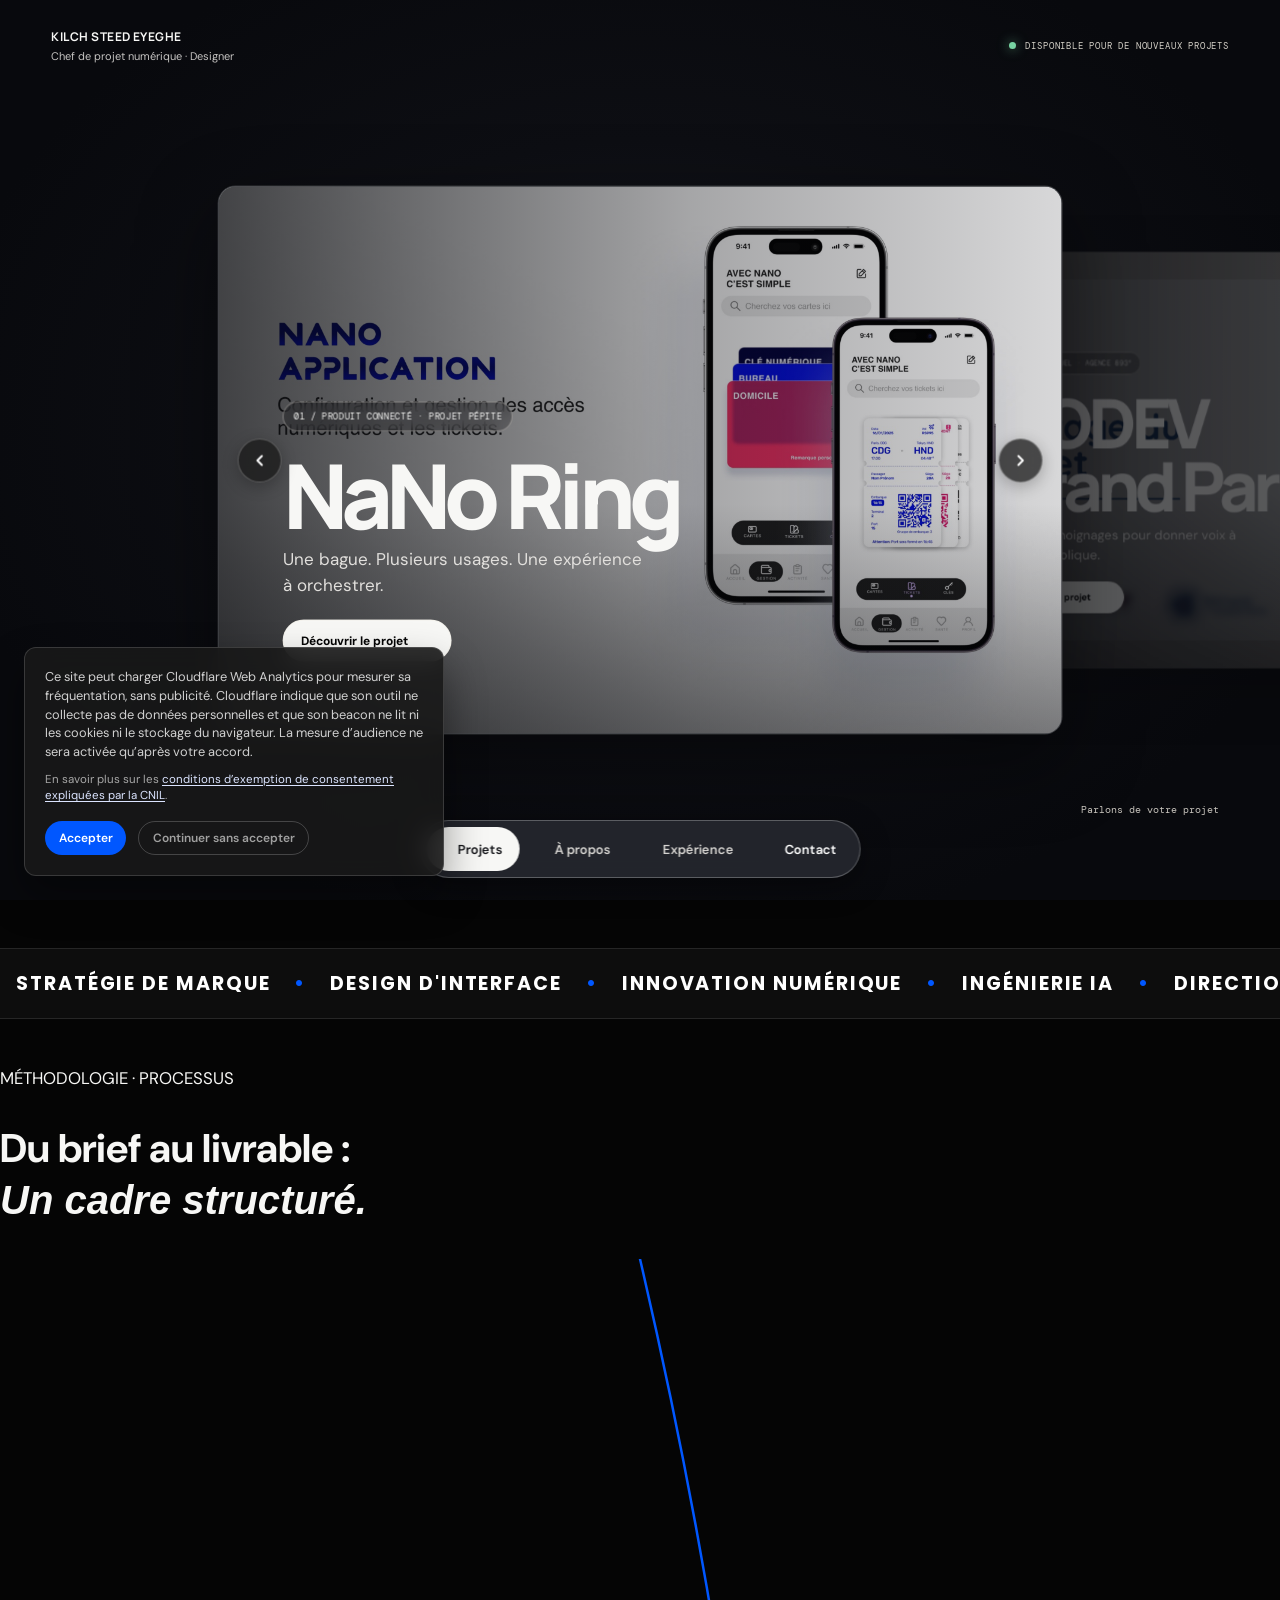
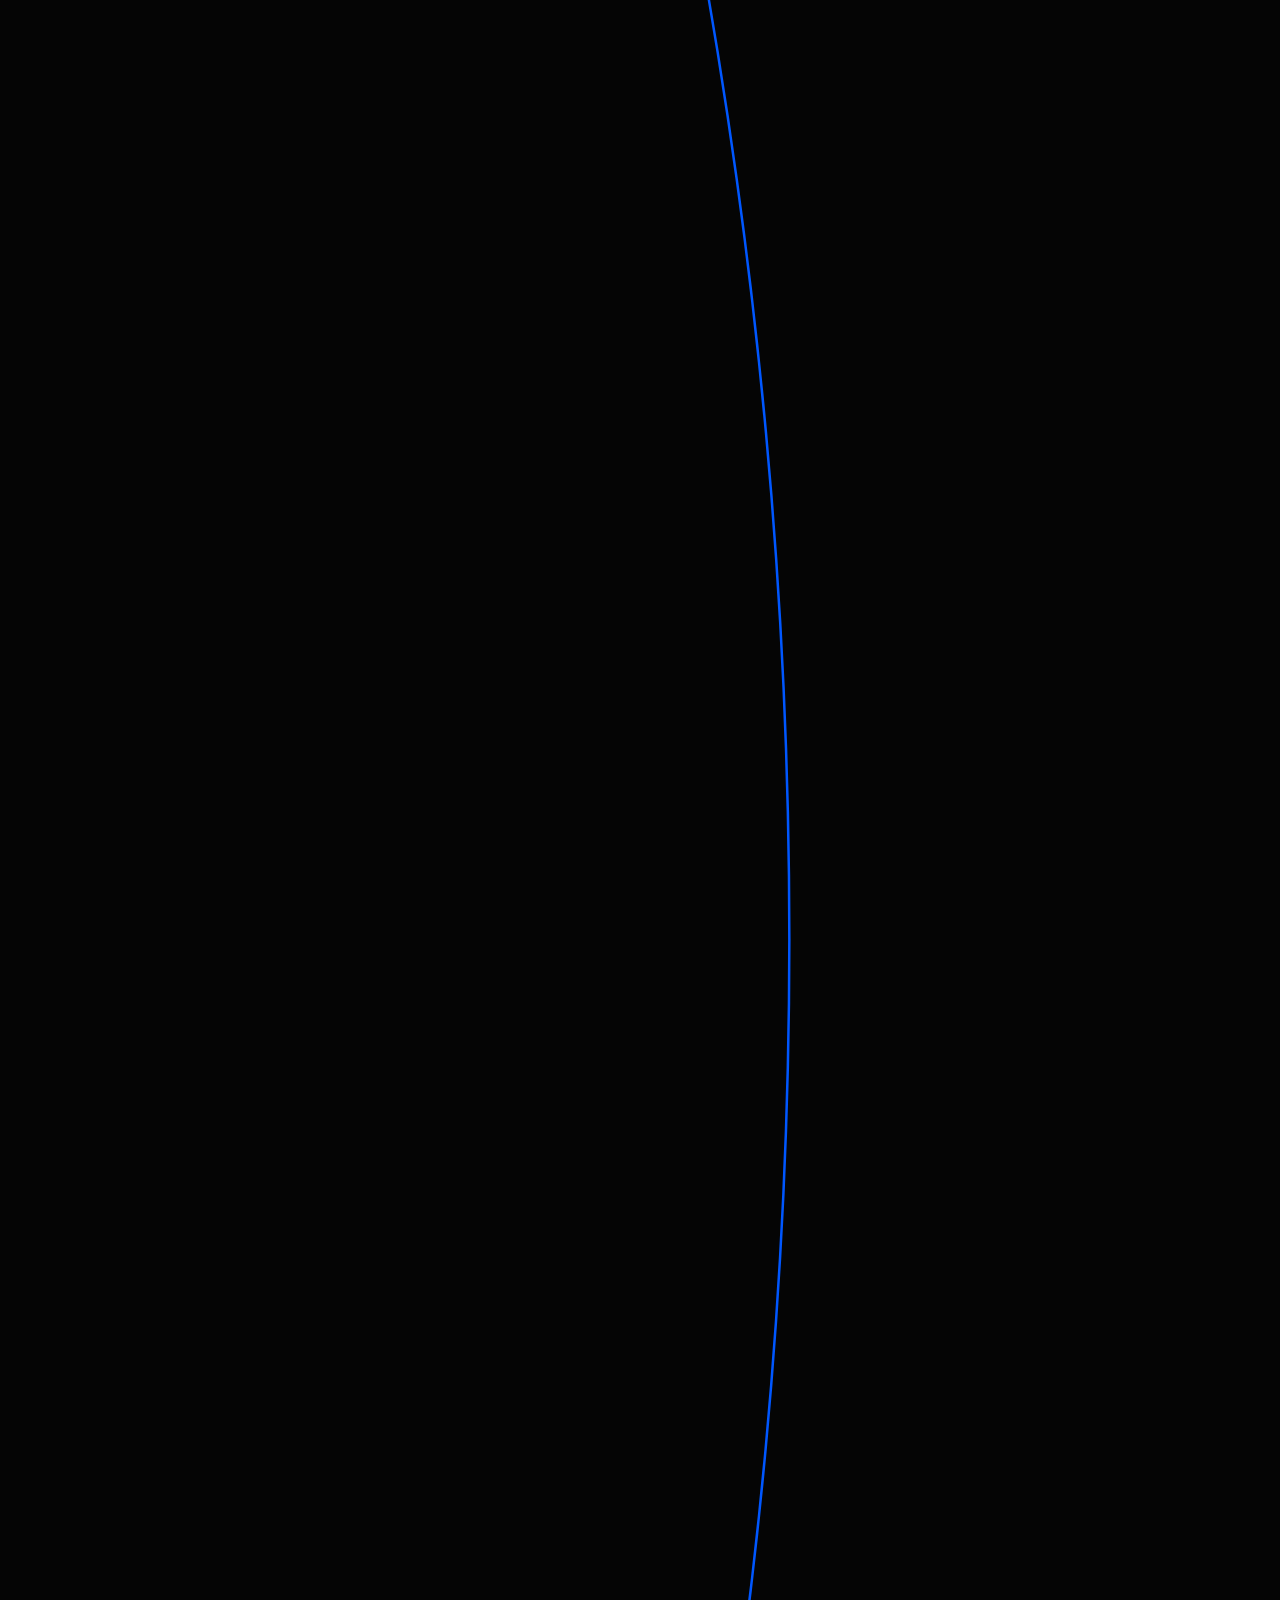
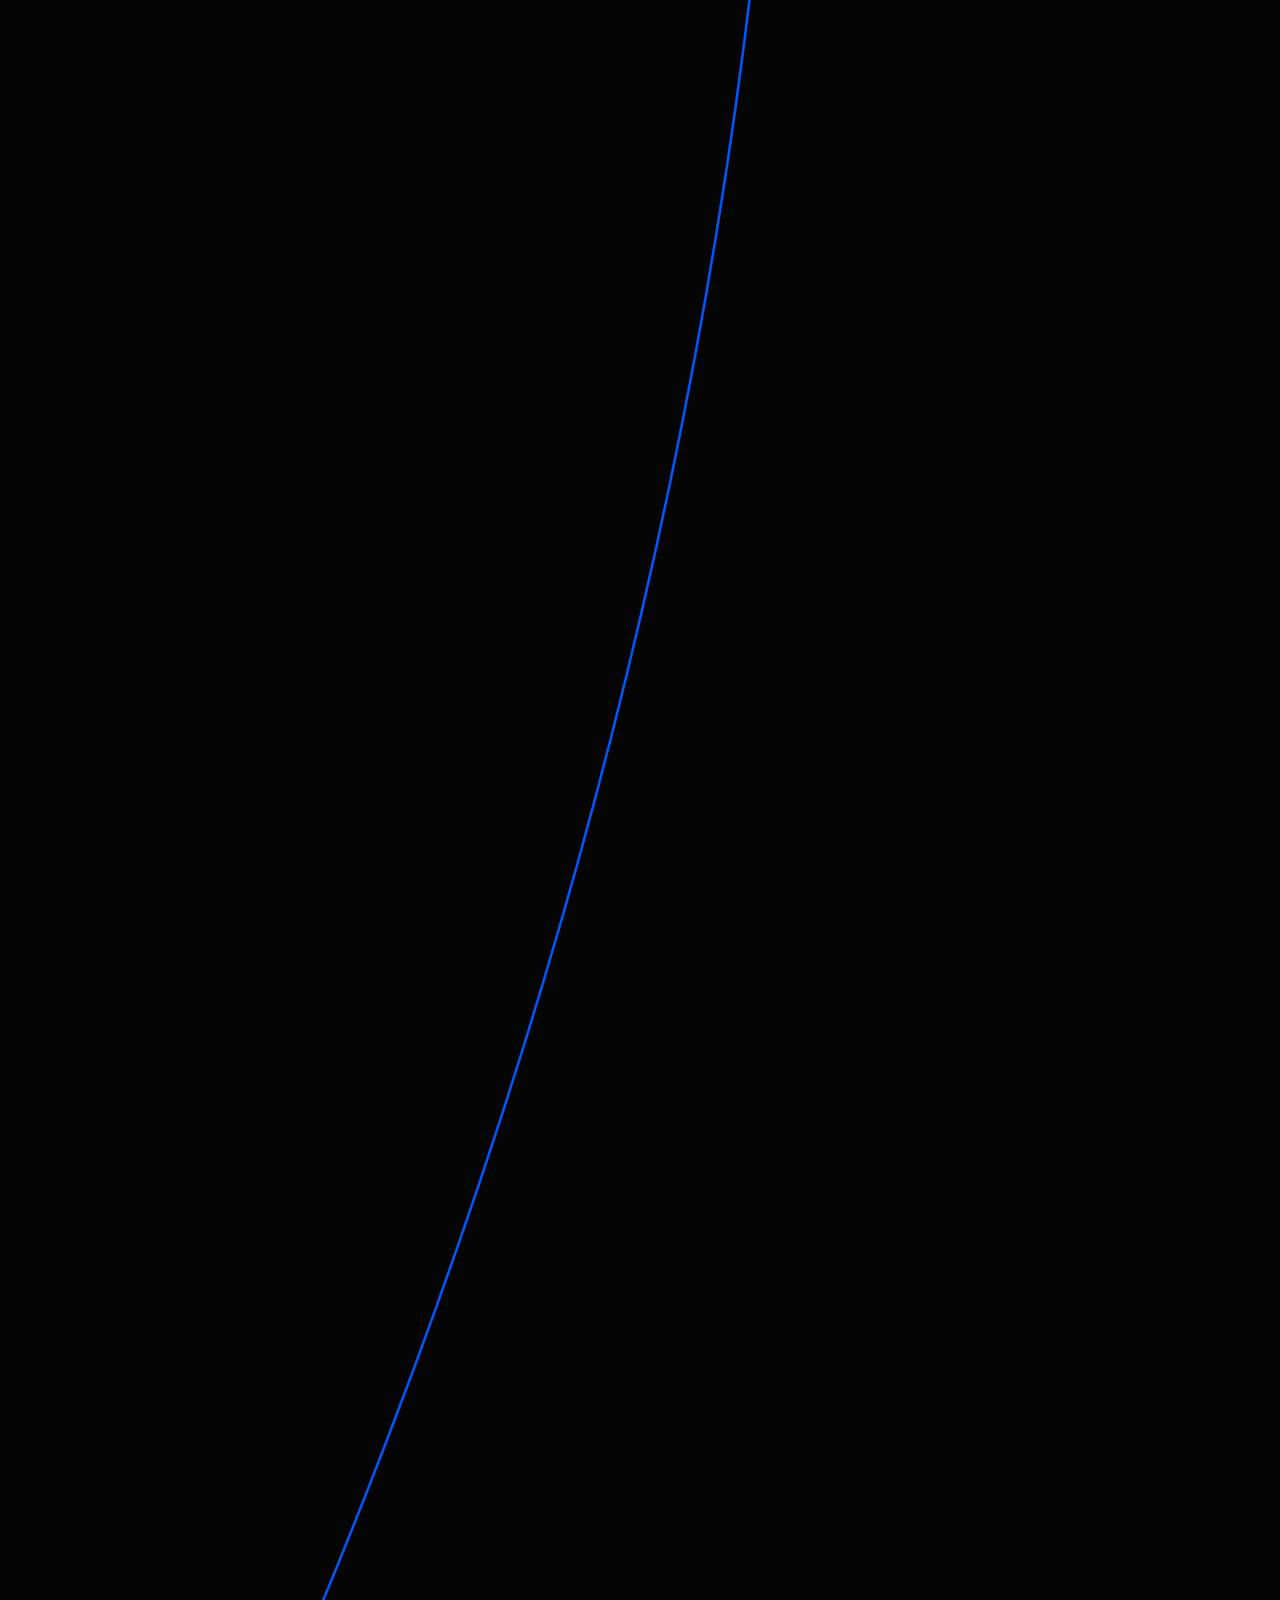
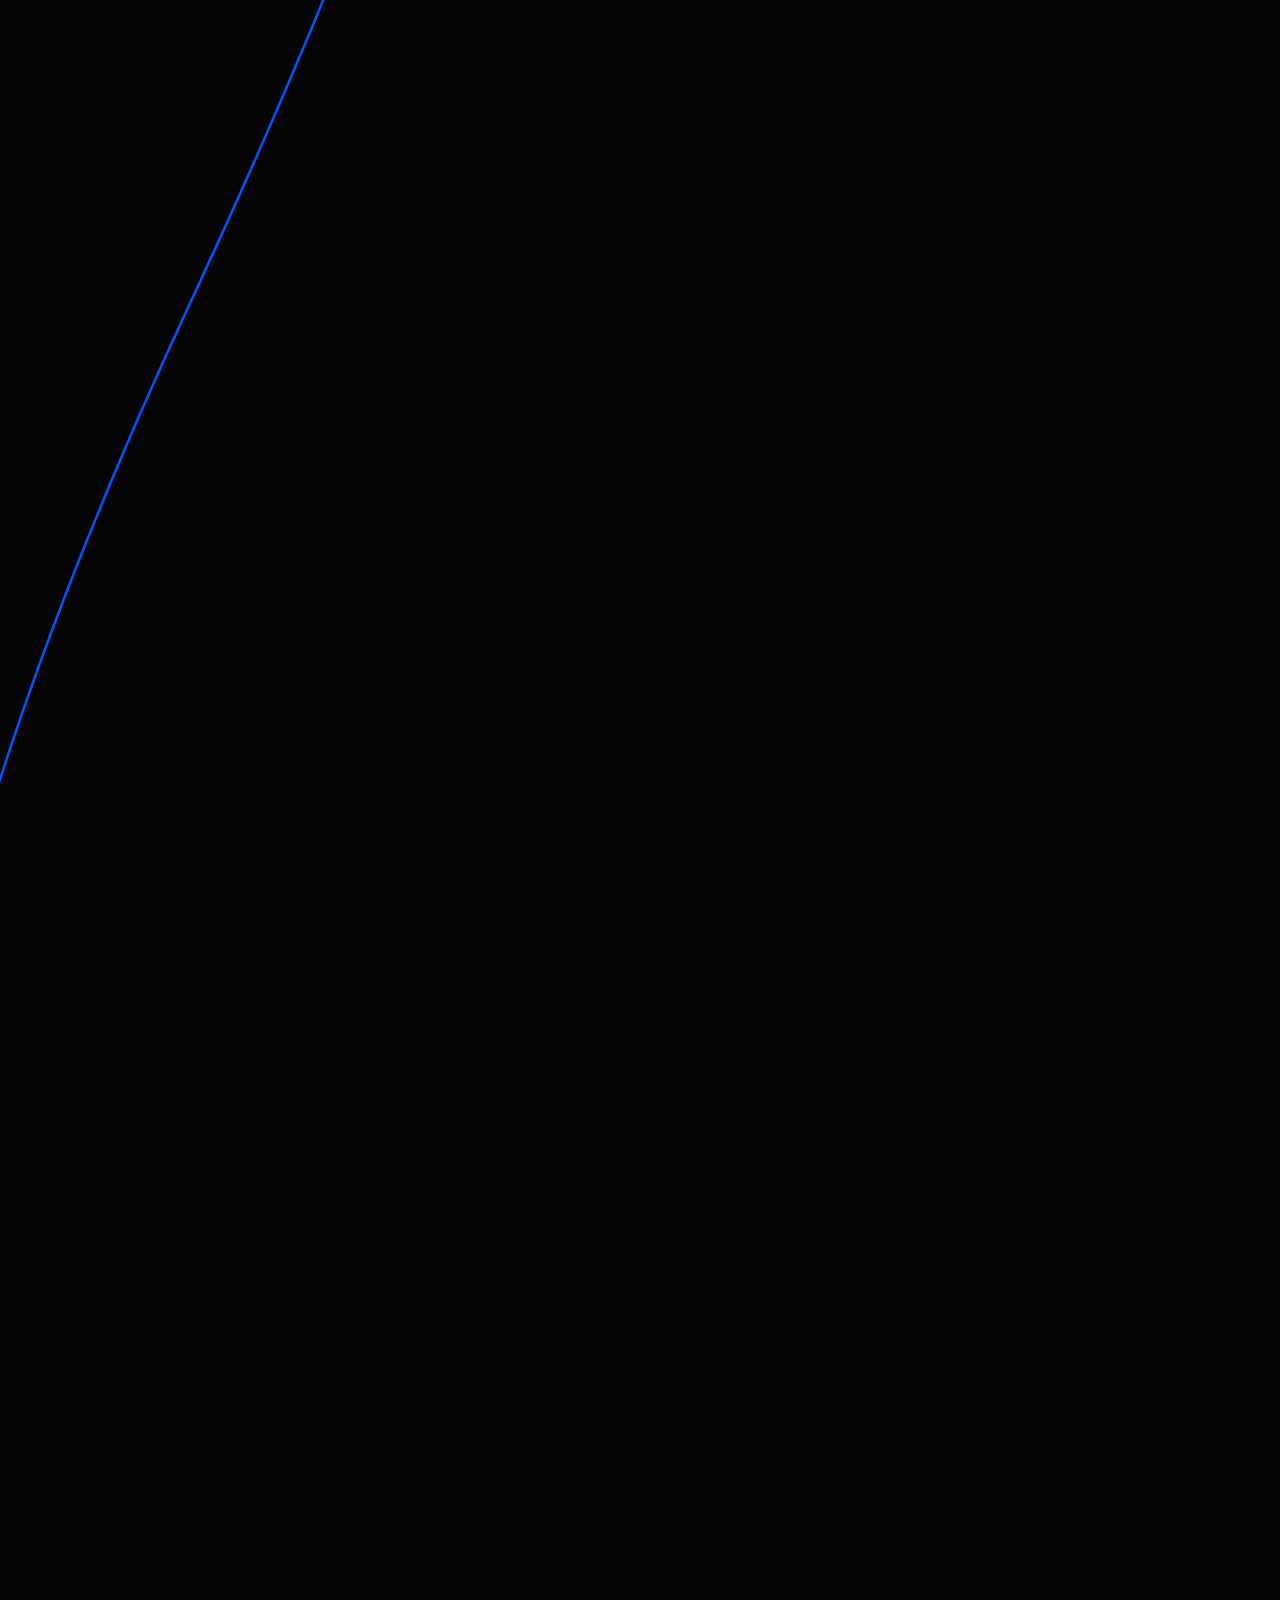
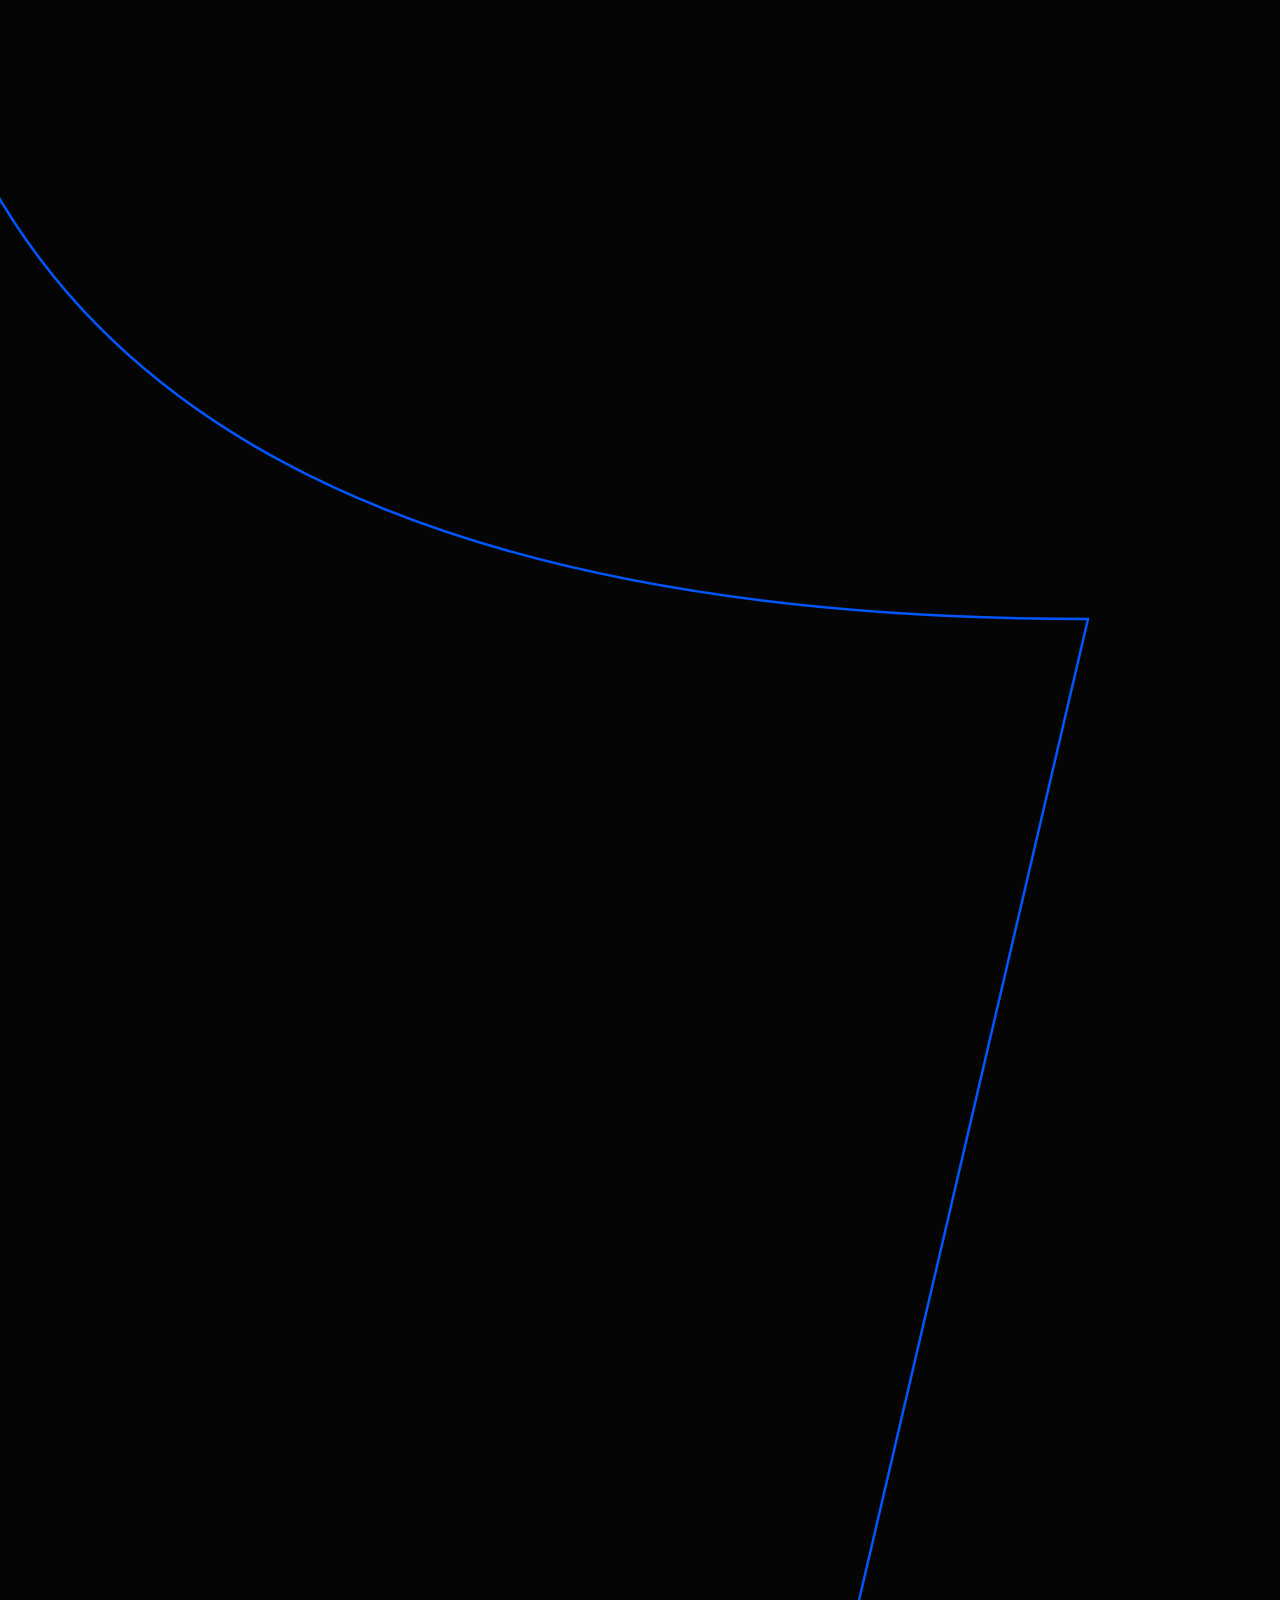
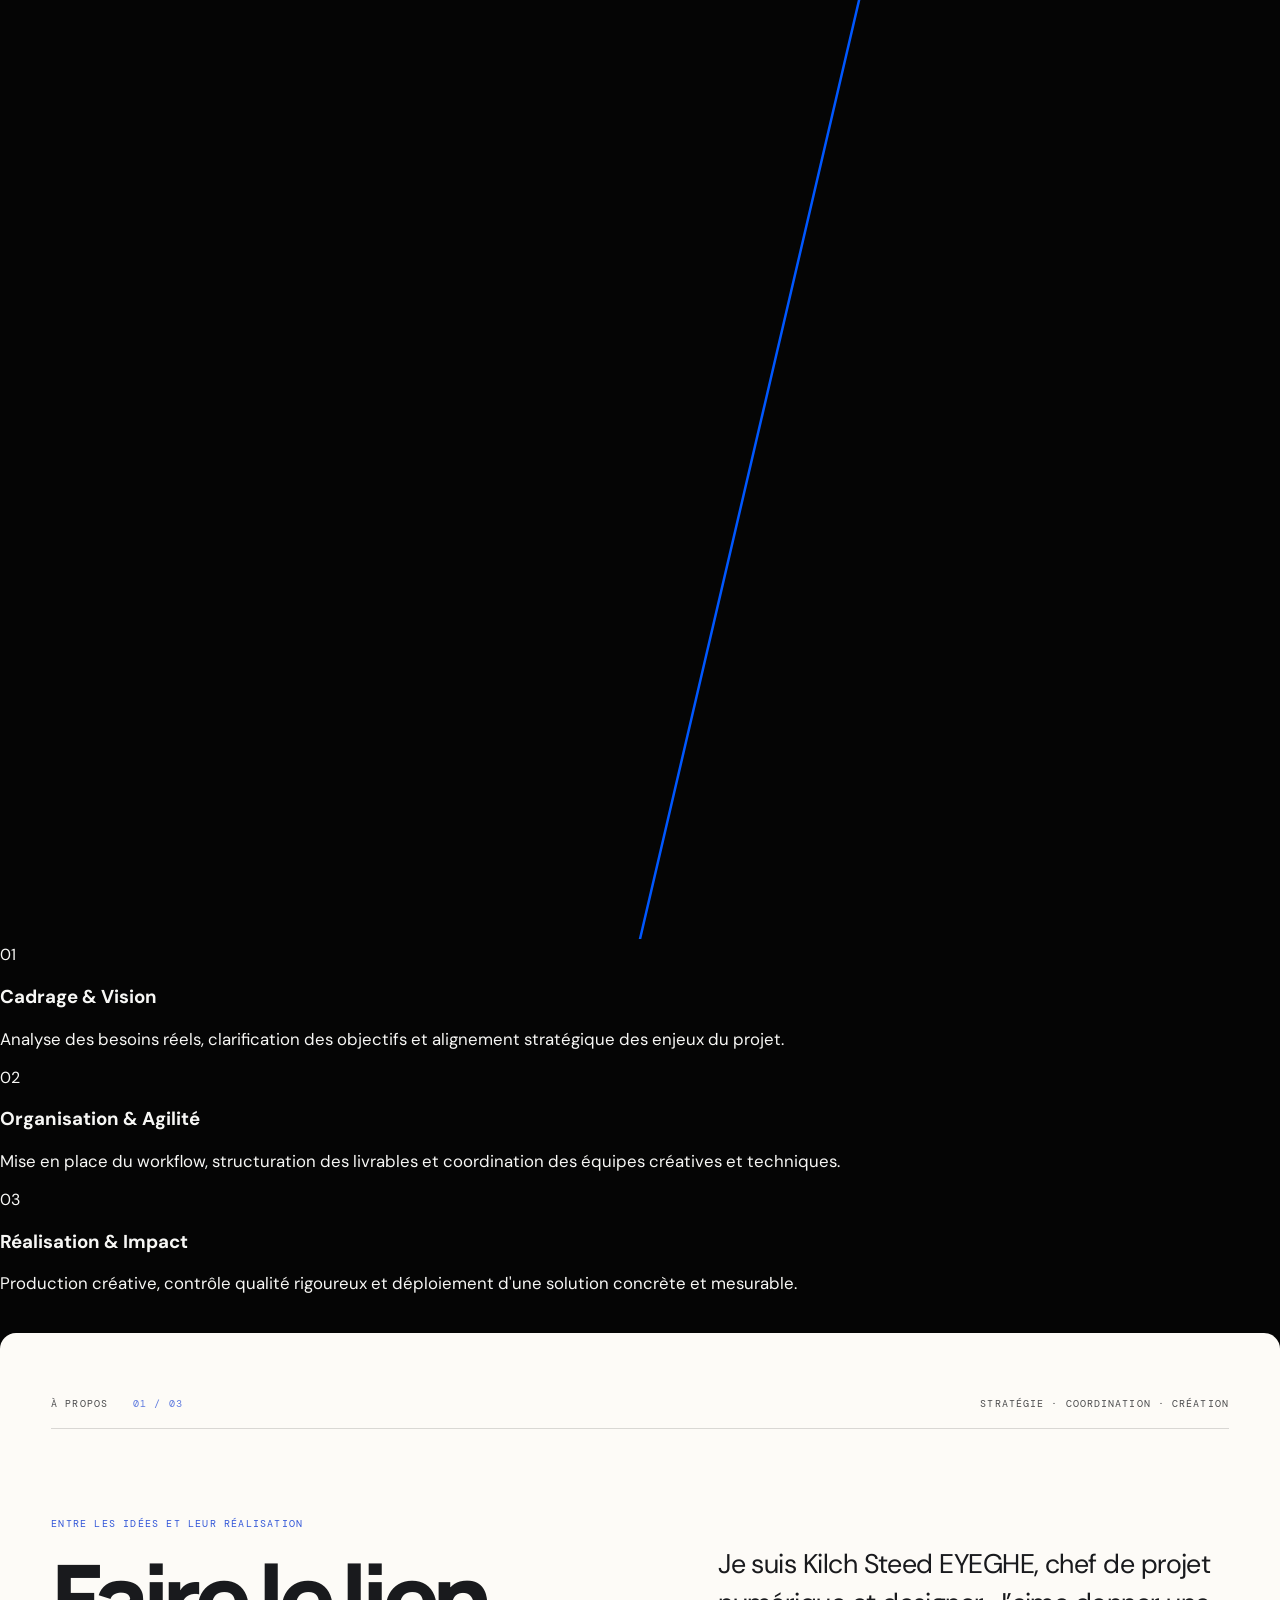
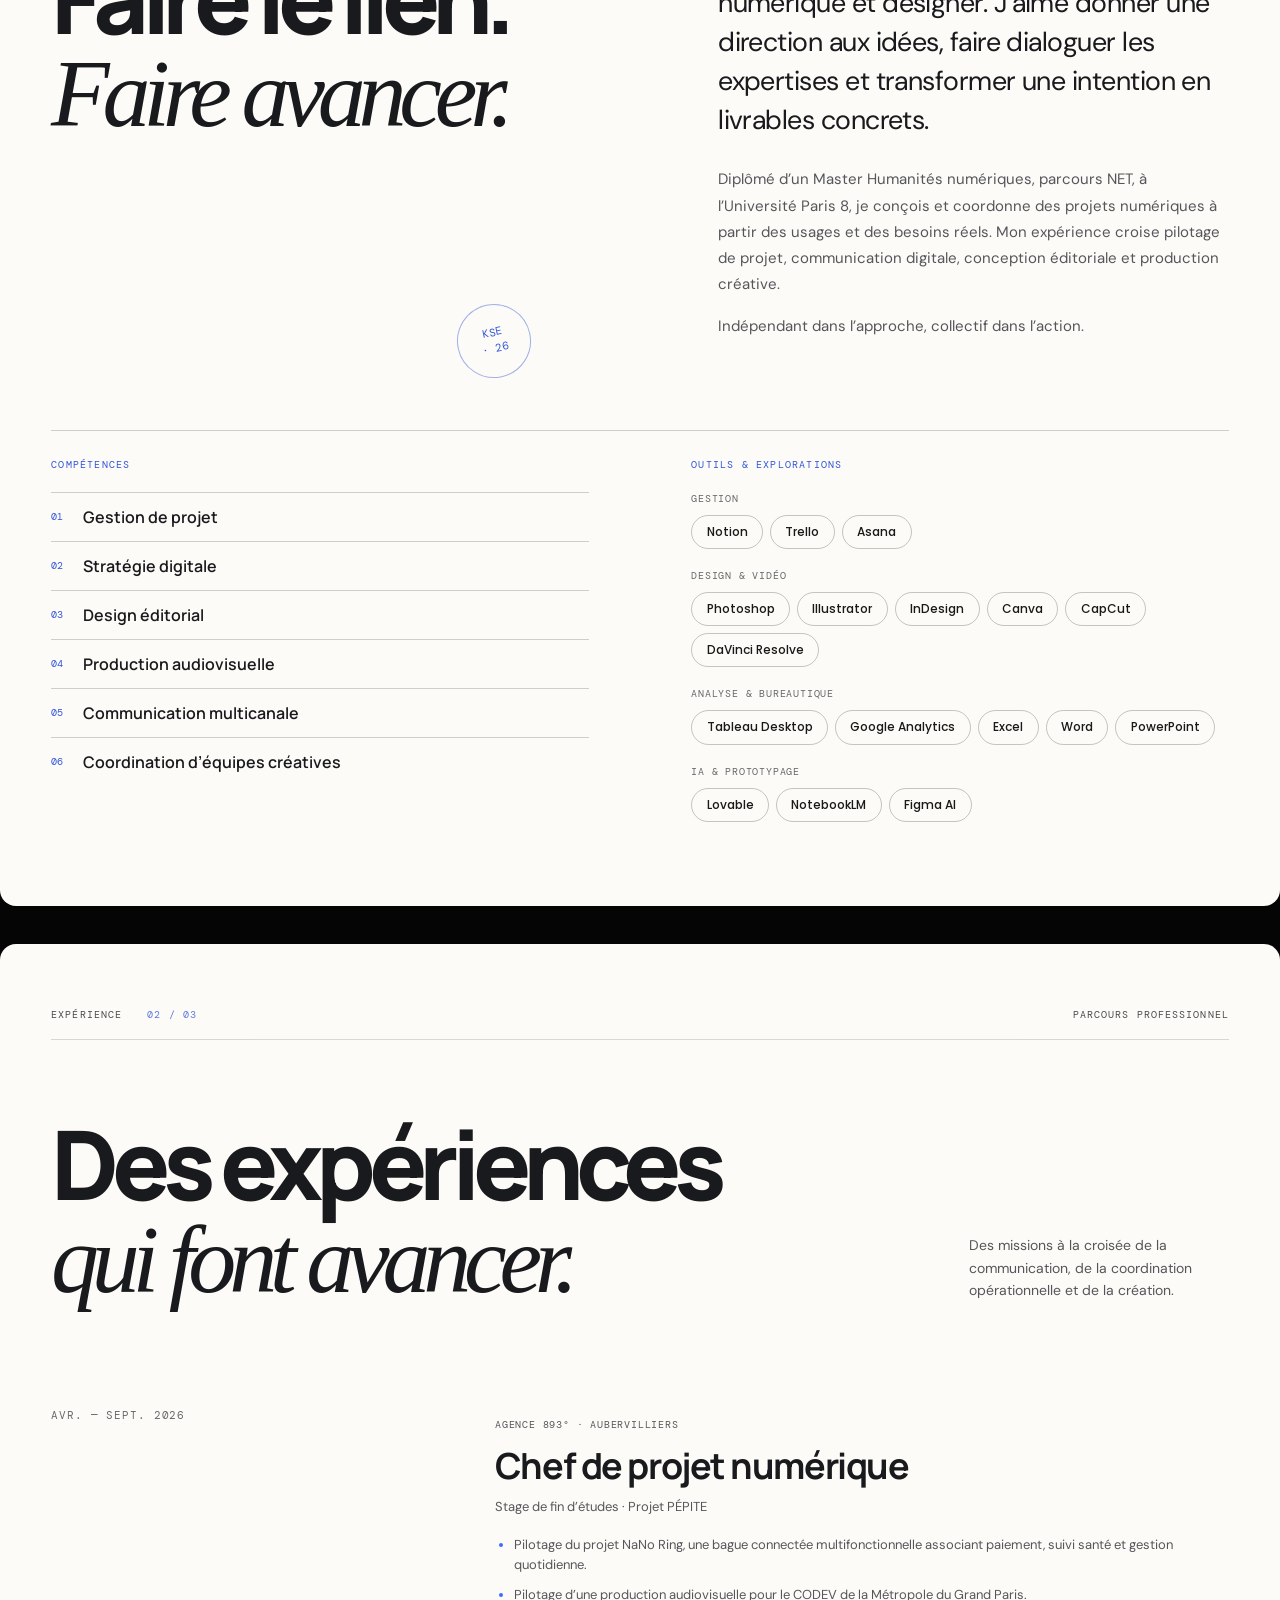
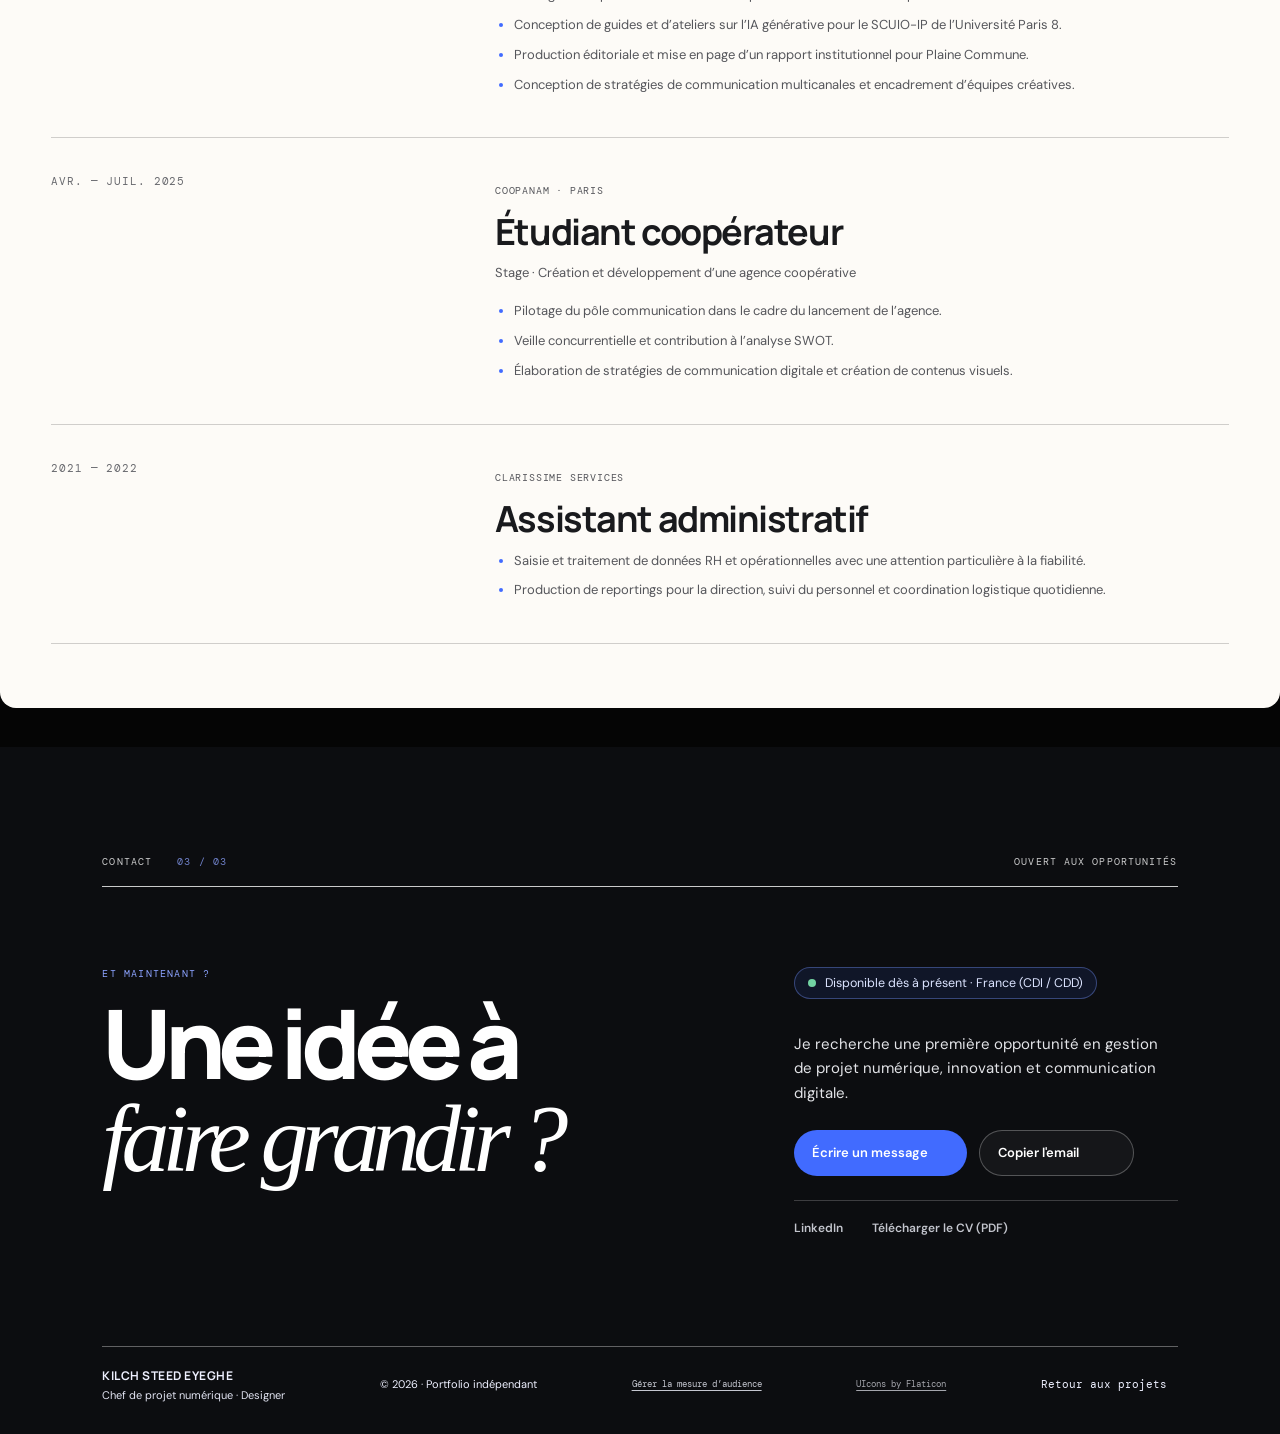
==== commit 41d5ae48: "Ajouter la section Méthodologie et Processus" ====
--- a/index.html
+++ b/index.html
@@ -7,9 +7,9 @@
   <link rel="icon" type="image/svg+xml" href="assets/favicon.svg?v=portfolio-k-20261031" sizes="any">
   <meta name="description" content="Portfolio de Kilch Steed EYEGHE : gestion de projet numérique, communication digitale et design.">
   <title>Kilch Steed EYEGHE — Portfolio</title>
-  <link rel="stylesheet" href="styles.css?v=gallery-crossfade-20261102">
+  <link rel="stylesheet" href="styles.css?v=methodology-process-section-20261103">
   <script src="preloader.js?v=public-loader-20261030"></script>
-  <script src="script.js?v=active-gallery-autoplay-2800-20261102" defer></script>
+  <script src="script.js?v=methodology-scroll-draw-20261103" defer></script>
   <link rel="stylesheet" href="https://cdn-uicons.flaticon.com/2.1.0/uicons-bold-straight/css/uicons-bold-straight.css">
   <link rel="stylesheet" href="https://cdn-uicons.flaticon.com/2.1.0/uicons-solid-rounded/css/uicons-solid-rounded.css">
 </head>
@@ -93,6 +93,50 @@
       </div>
     </section>
 
+    <!-- SECTION MÉTHODOLOGIE & PROCESSUS -->
+    <section class="methodology-section" id="methodologie" aria-label="Méthodologie et processus de travail">
+      <div class="methodology-header">
+        <p class="section-kicker">MÉTHODOLOGIE · PROCESSUS</p>
+        <h2>Du brief au livrable :<br><em>Un cadre structuré.</em></h2>
+      </div>
+
+      <div class="methodology-container">
+        <div class="methodology-svg-wrap" aria-hidden="true">
+          <svg class="methodology-path-svg" xmlns="http://www.w3.org/2000/svg" viewBox="0 0 100 600" preserveAspectRatio="none">
+            <path id="methodology-path" d="M 50,0 Q 85,150 15,300 T 85,450 L 50,600" fill="none" stroke="#0057FF" stroke-width="2.5" stroke-linecap="round" vector-effect="non-scaling-stroke"/>
+          </svg>
+        </div>
+
+        <div class="methodology-steps">
+          <article class="method-step-card">
+            <span class="step-num">01</span>
+            <div class="step-content">
+              <h3>Cadrage &amp; Vision</h3>
+              <p>Analyse des besoins réels, clarification des objectifs et alignement stratégique des enjeux du projet.</p>
+            </div>
+          </article>
+
+          <article class="method-step-card">
+            <span class="step-num">02</span>
+            <div class="step-content">
+              <h3>Organisation &amp; Agilité</h3>
+              <p>Mise en place du workflow, structuration des livrables et coordination des équipes créatives et techniques.</p>
+            </div>
+          </article>
+
+          <article class="method-step-card">
+            <span class="step-num">03</span>
+            <div class="step-content">
+              <h3>Réalisation &amp; Impact</h3>
+              <p>Production créative, contrôle qualité rigoureux et déploiement d'une solution concrète et mesurable.</p>
+            </div>
+          </article>
+        </div>
+      </div>
+    </section>
+
+
+
     <section class="about-section" id="profil" aria-labelledby="about-title">
       <div class="section-topline"><p>À PROPOS <span>01 / 03</span></p><p>STRATÉGIE · COORDINATION · CRÉATION</p></div>
       <div class="about-layout"><div class="about-heading"><p class="eyebrow">ENTRE LES IDÉES ET LEUR RÉALISATION</p><h2 id="about-title">Faire le lien.<br><em>Faire avancer.</em></h2><div class="about-stamp" aria-hidden="true">KSE<br>· 26</div></div><div class="about-copy"><p class="about-lead">Je suis Kilch Steed EYEGHE, chef de projet numérique et designer. J’aime donner une direction aux idées, faire dialoguer les expertises et transformer une intention en livrables concrets.</p><p>Diplômé d’un Master Humanités numériques, parcours NET, à l’Université Paris 8, je conçois et coordonne des projets numériques à partir des usages et des besoins réels. Mon expérience croise pilotage de projet, communication digitale, conception éditoriale et production créative.</p><p>Indépendant dans l’approche, collectif dans l’action.</p></div></div>
--- a/styles.css
+++ b/styles.css
@@ -905,63 +905,3 @@
     transition: none;
   }
 }
-
-
-/* --- SCROLLING LINE CONTINUE SUR TOUTE LA PAGE --- */
-.scroll-line-wrapper {
-  position: absolute;
-  top: 0;
-  left: 0;
-  width: 100%;
-  height: 100%;
-  pointer-events: none;
-  z-index: 1;
-  opacity: 0.35;
-  transition: opacity 0.3s ease;
-  overflow: visible;
-}
-
-.scroll-line-svg {
-  display: block;
-  width: 100%;
-  height: 100%;
-  overflow: visible;
-}
-
-#scroll-path {
-  fill: none;
-  stroke-dasharray: 1;
-  stroke-dashoffset: 1;
-  transition: stroke-dashoffset 0.08s linear;
-  will-change: stroke-dashoffset;
-  vector-effect: non-scaling-stroke;
-}
-
-@media (max-width: 768px) {
-  .scroll-line-wrapper {
-    opacity: 0.2;
-  }
-}
-
-/* La ligne est au-dessus des fonds mais derrière le contenu et les commandes. */
-.projects-stage > .carousel {
-  position: relative;
-  z-index: 2;
-}
-
-.projects-stage > .carousel-footer {
-  z-index: 5;
-}
-
-.marquee-section {
-  position: relative;
-  z-index: 2;
-  background-color: rgba(13, 13, 13, 0.92);
-}
-
-.about-section > *,
-.experience-section > *,
-.contact-section > * {
-  position: relative;
-  z-index: 2;
-}
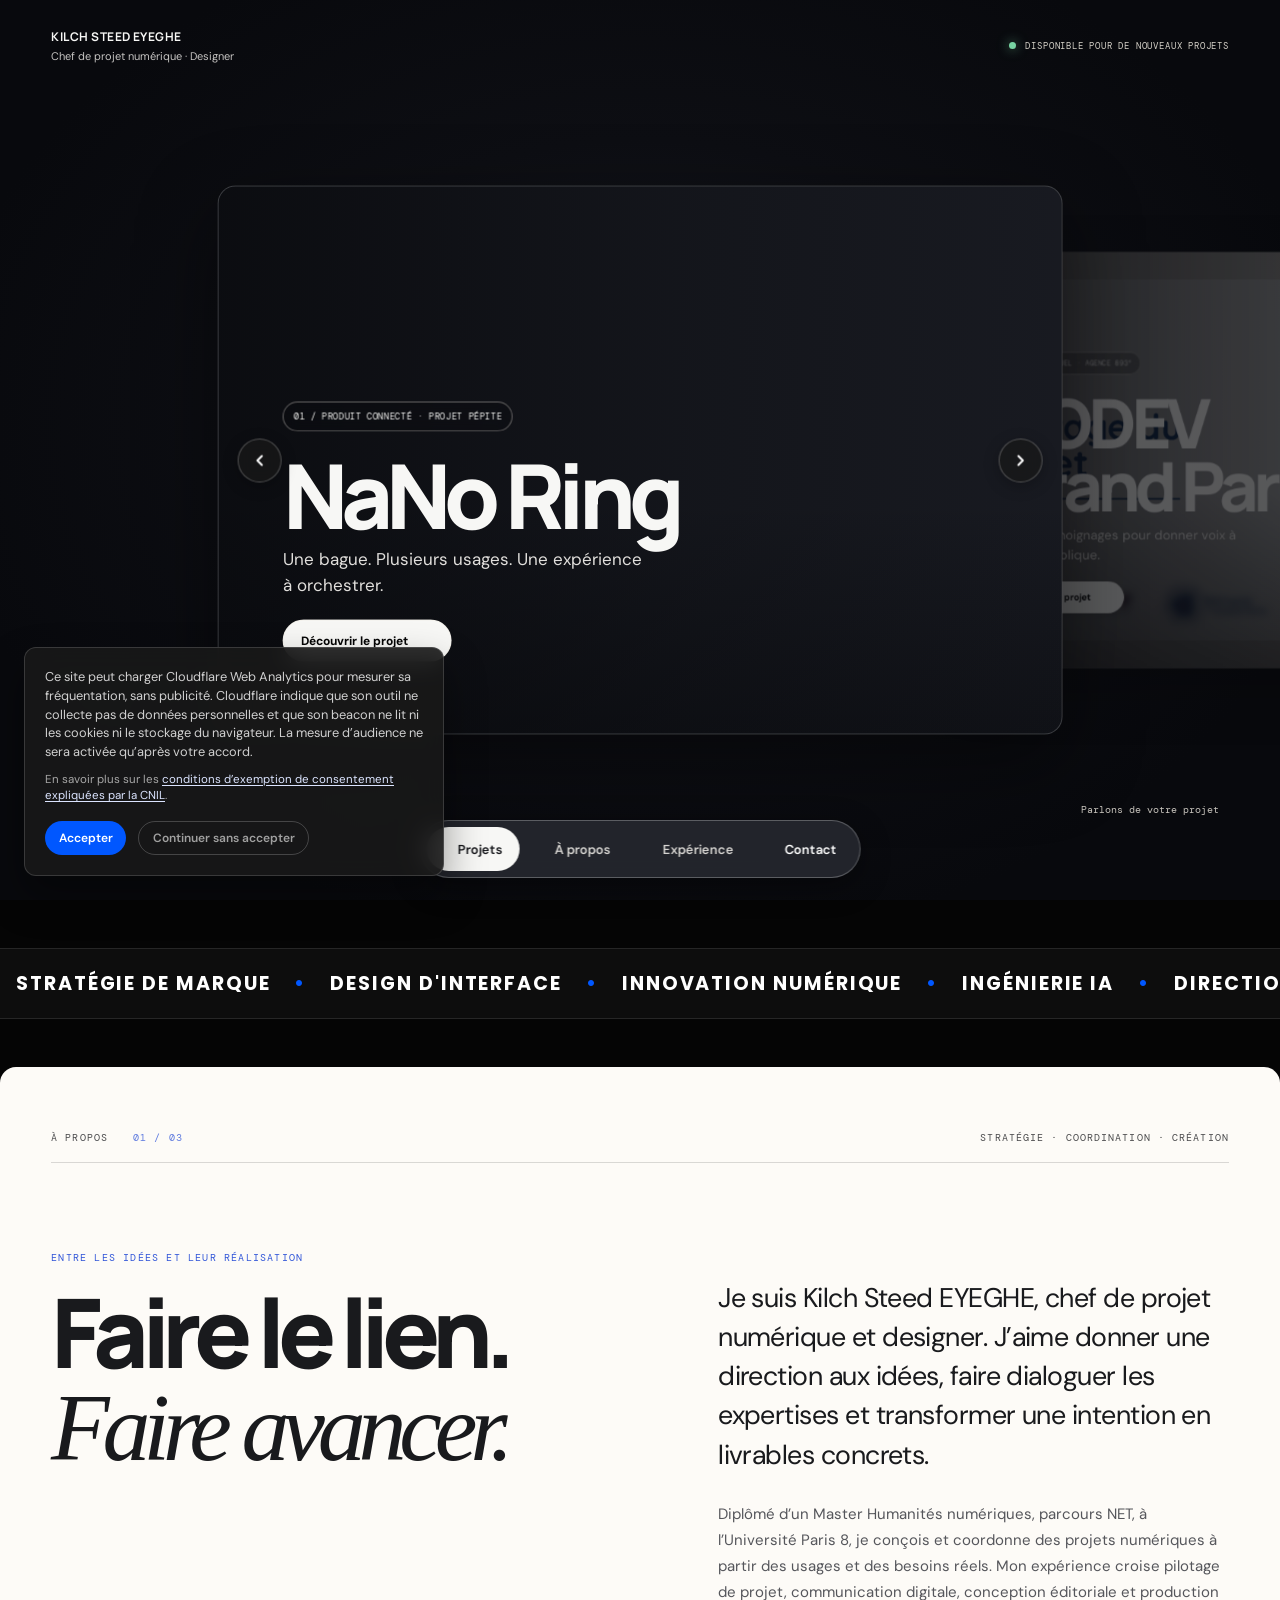
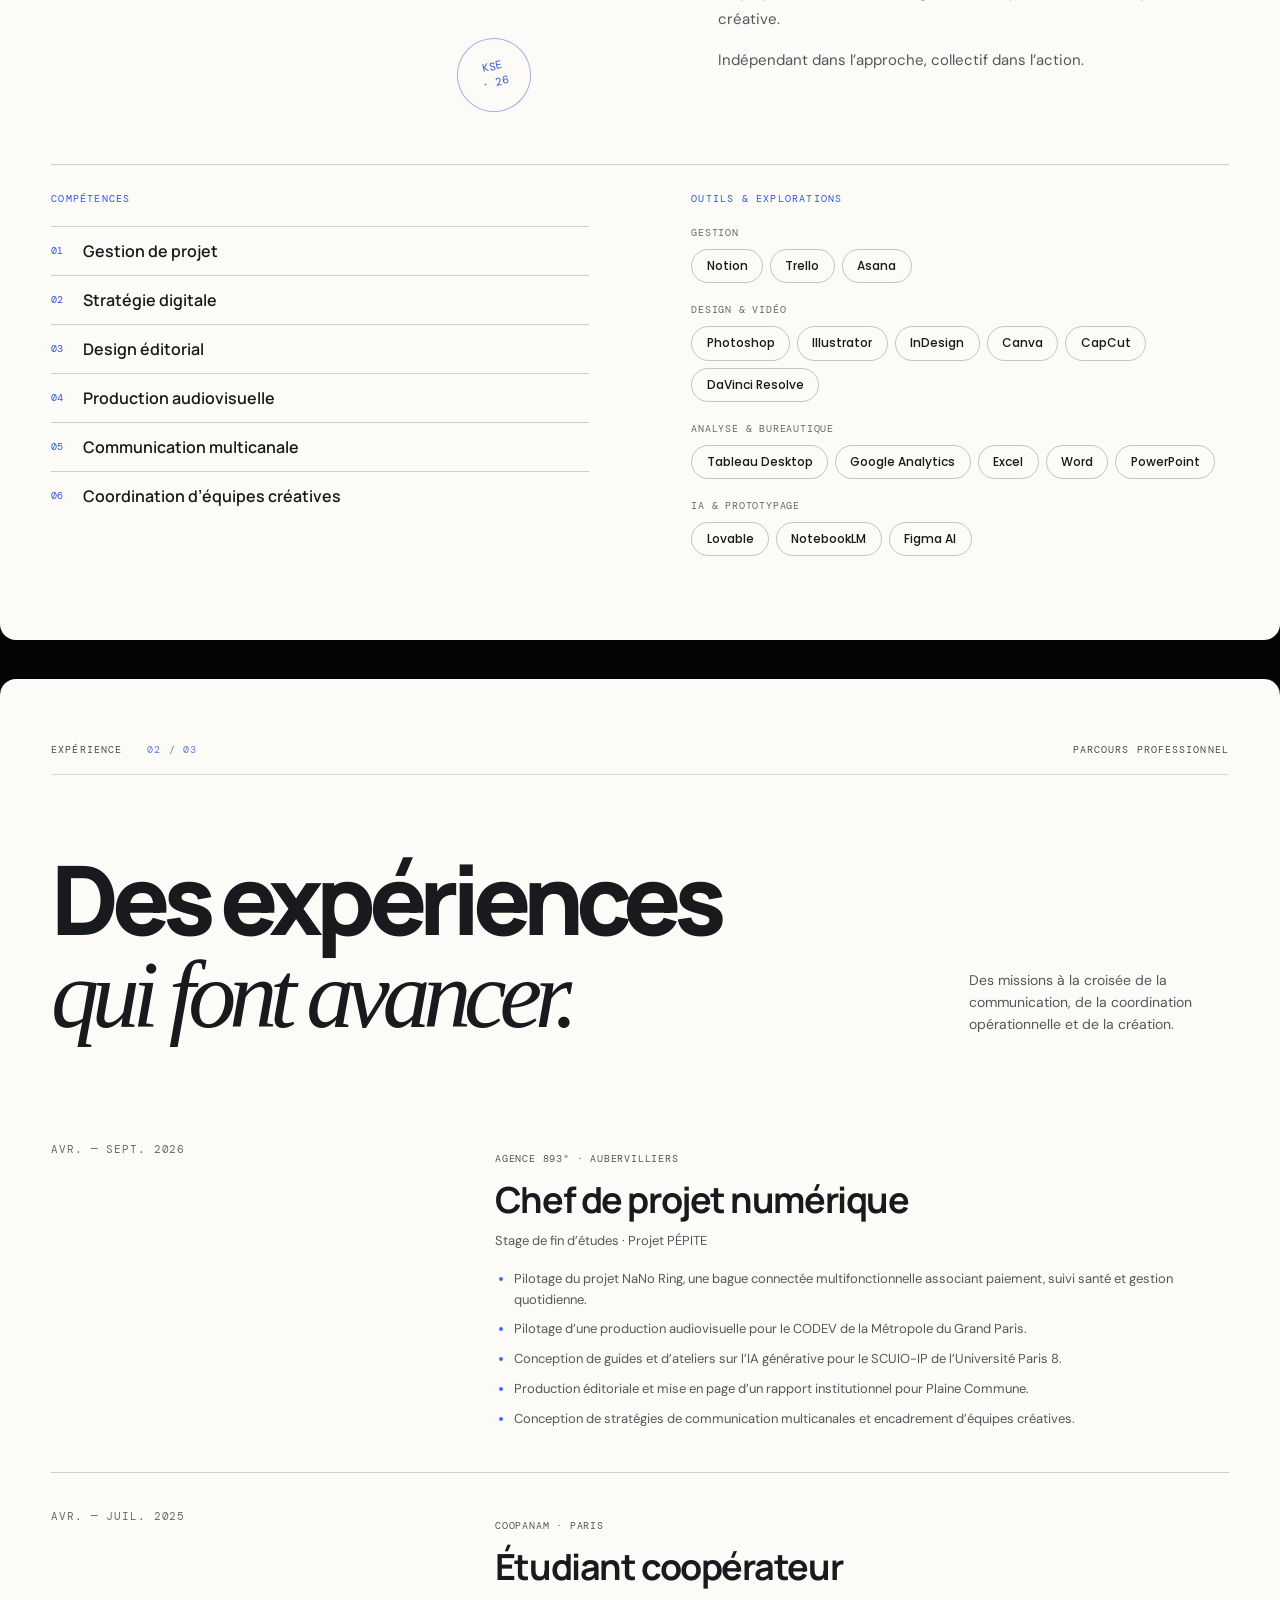
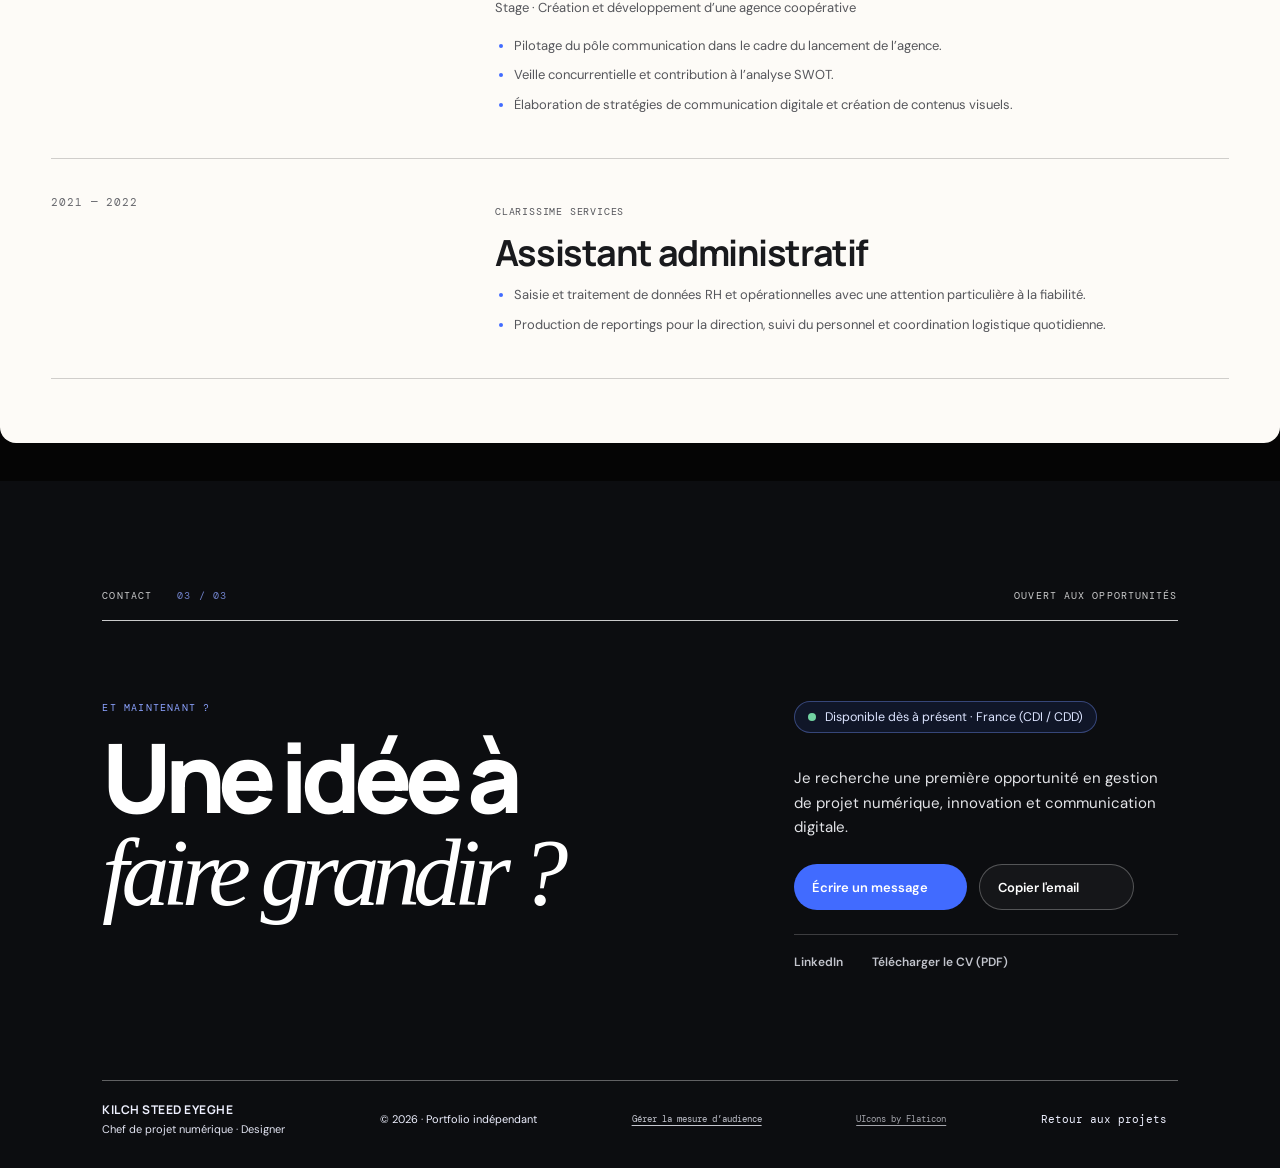
==== commit c5f4b3c1: "Retirer la section Méthodologie non retenue" ====
--- a/index.html
+++ b/index.html
@@ -7,9 +7,9 @@
   <link rel="icon" type="image/svg+xml" href="assets/favicon.svg?v=portfolio-k-20261031" sizes="any">
   <meta name="description" content="Portfolio de Kilch Steed EYEGHE : gestion de projet numérique, communication digitale et design.">
   <title>Kilch Steed EYEGHE — Portfolio</title>
-  <link rel="stylesheet" href="styles.css?v=methodology-process-section-20261103">
+  <link rel="stylesheet" href="styles.css?v=gallery-crossfade-20261102">
   <script src="preloader.js?v=public-loader-20261030"></script>
-  <script src="script.js?v=methodology-scroll-draw-20261103" defer></script>
+  <script src="script.js?v=active-gallery-autoplay-2800-20261102" defer></script>
   <link rel="stylesheet" href="https://cdn-uicons.flaticon.com/2.1.0/uicons-bold-straight/css/uicons-bold-straight.css">
   <link rel="stylesheet" href="https://cdn-uicons.flaticon.com/2.1.0/uicons-solid-rounded/css/uicons-solid-rounded.css">
 </head>
@@ -93,47 +93,7 @@
       </div>
     </section>
 
-    <!-- SECTION MÉTHODOLOGIE & PROCESSUS -->
-    <section class="methodology-section" id="methodologie" aria-label="Méthodologie et processus de travail">
-      <div class="methodology-header">
-        <p class="section-kicker">MÉTHODOLOGIE · PROCESSUS</p>
-        <h2>Du brief au livrable :<br><em>Un cadre structuré.</em></h2>
-      </div>
-
-      <div class="methodology-container">
-        <div class="methodology-svg-wrap" aria-hidden="true">
-          <svg class="methodology-path-svg" xmlns="http://www.w3.org/2000/svg" viewBox="0 0 100 600" preserveAspectRatio="none">
-            <path id="methodology-path" d="M 50,0 Q 85,150 15,300 T 85,450 L 50,600" fill="none" stroke="#0057FF" stroke-width="2.5" stroke-linecap="round" vector-effect="non-scaling-stroke"/>
-          </svg>
-        </div>
-
-        <div class="methodology-steps">
-          <article class="method-step-card">
-            <span class="step-num">01</span>
-            <div class="step-content">
-              <h3>Cadrage &amp; Vision</h3>
-              <p>Analyse des besoins réels, clarification des objectifs et alignement stratégique des enjeux du projet.</p>
-            </div>
-          </article>
-
-          <article class="method-step-card">
-            <span class="step-num">02</span>
-            <div class="step-content">
-              <h3>Organisation &amp; Agilité</h3>
-              <p>Mise en place du workflow, structuration des livrables et coordination des équipes créatives et techniques.</p>
-            </div>
-          </article>
-
-          <article class="method-step-card">
-            <span class="step-num">03</span>
-            <div class="step-content">
-              <h3>Réalisation &amp; Impact</h3>
-              <p>Production créative, contrôle qualité rigoureux et déploiement d'une solution concrète et mesurable.</p>
-            </div>
-          </article>
-        </div>
-      </div>
-    </section>
+
 
 
 
--- a/styles.css
+++ b/styles.css
@@ -905,3 +905,184 @@
     transition: none;
   }
 }
+
+
+/* --- SECTION MÉTHODOLOGIE & PROCESSUS --- */
+.methodology-section {
+  position: relative;
+  padding: 5rem 2rem;
+  background-color: #0B0B0B;
+  color: #FFFFFF;
+  overflow: hidden;
+  isolation: isolate;
+}
+
+.methodology-header {
+  max-width: 1200px;
+  margin: 0 auto 4rem;
+  text-align: left;
+  position: relative;
+  z-index: 2;
+}
+
+.methodology-header .section-kicker {
+  font-size: 0.75rem;
+  letter-spacing: 0.12em;
+  color: #0057FF;
+  font-weight: 700;
+  margin-bottom: 0.5rem;
+  text-transform: uppercase;
+}
+
+.methodology-header h2 {
+  font-size: clamp(1.8rem, 3.5vw, 2.8rem);
+  font-weight: 400;
+  line-height: 1.2;
+  margin: 0;
+}
+
+.methodology-header h2 em {
+  font-style: italic;
+  font-weight: 300;
+  color: #A0A0A0;
+}
+
+.methodology-container {
+  position: relative;
+  max-width: 900px;
+  margin: 0 auto;
+  display: flex;
+  justify-content: center;
+}
+
+.methodology-svg-wrap {
+  position: absolute;
+  top: 0;
+  left: 50%;
+  transform: translateX(-50%);
+  width: 100%;
+  height: 100%;
+  pointer-events: none;
+  z-index: 1;
+}
+
+.methodology-path-svg {
+  display: block;
+  width: 100%;
+  height: 100%;
+  overflow: visible;
+}
+
+#methodology-path {
+  transition: stroke-dashoffset 0.1s ease-out;
+  vector-effect: non-scaling-stroke;
+}
+
+.methodology-steps {
+  position: relative;
+  z-index: 2;
+  display: flex;
+  flex-direction: column;
+  gap: 4rem;
+  width: 100%;
+}
+
+.method-step-card {
+  display: flex;
+  align-items: flex-start;
+  gap: 2rem;
+  background: rgba(255, 255, 255, 0.06);
+  border: 1px solid rgba(255, 255, 255, 0.1);
+  backdrop-filter: blur(10px);
+  -webkit-backdrop-filter: blur(10px);
+  padding: 2rem;
+  border-radius: 16px;
+  max-width: 550px;
+  transition: transform 0.3s ease, border-color 0.3s ease;
+}
+
+.method-step-card:nth-child(even) {
+  align-self: flex-end;
+}
+
+.method-step-card:nth-child(odd) {
+  align-self: flex-start;
+}
+
+.method-step-card:hover {
+  transform: translateY(-4px);
+  border-color: rgba(0, 87, 255, 0.5);
+}
+
+.step-num {
+  flex: 0 0 auto;
+  font-family: 'Poppins', sans-serif;
+  font-size: 1.5rem;
+  font-weight: 700;
+  color: #0057FF;
+}
+
+.step-content {
+  min-width: 0;
+}
+
+.step-content h3 {
+  font-size: 1.25rem;
+  font-weight: 600;
+  margin: 0 0 0.5rem;
+  color: #FFFFFF;
+}
+
+.step-content p {
+  font-size: 0.925rem;
+  color: #CCCCCC;
+  line-height: 1.6;
+  margin: 0;
+}
+
+/* Adaptation responsive pour mobile. */
+@media (max-width: 768px) {
+  .methodology-section {
+    padding: 3.5rem 1.25rem;
+  }
+
+  .methodology-header {
+    margin-bottom: 2.75rem;
+  }
+
+  .methodology-container {
+    width: 100%;
+  }
+
+  .methodology-steps {
+    gap: 2rem;
+  }
+
+  .method-step-card,
+  .method-step-card:nth-child(even),
+  .method-step-card:nth-child(odd) {
+    align-self: center;
+    width: 100%;
+    max-width: 550px;
+    gap: 1rem;
+    padding: 1.5rem;
+  }
+
+  .methodology-svg-wrap {
+    width: 100%;
+  }
+}
+
+@media (prefers-reduced-motion: reduce) {
+  #methodology-path {
+    transition: none;
+  }
+
+  .method-step-card {
+    transition: none;
+  }
+
+  .method-step-card:hover {
+    transform: none;
+  }
+}
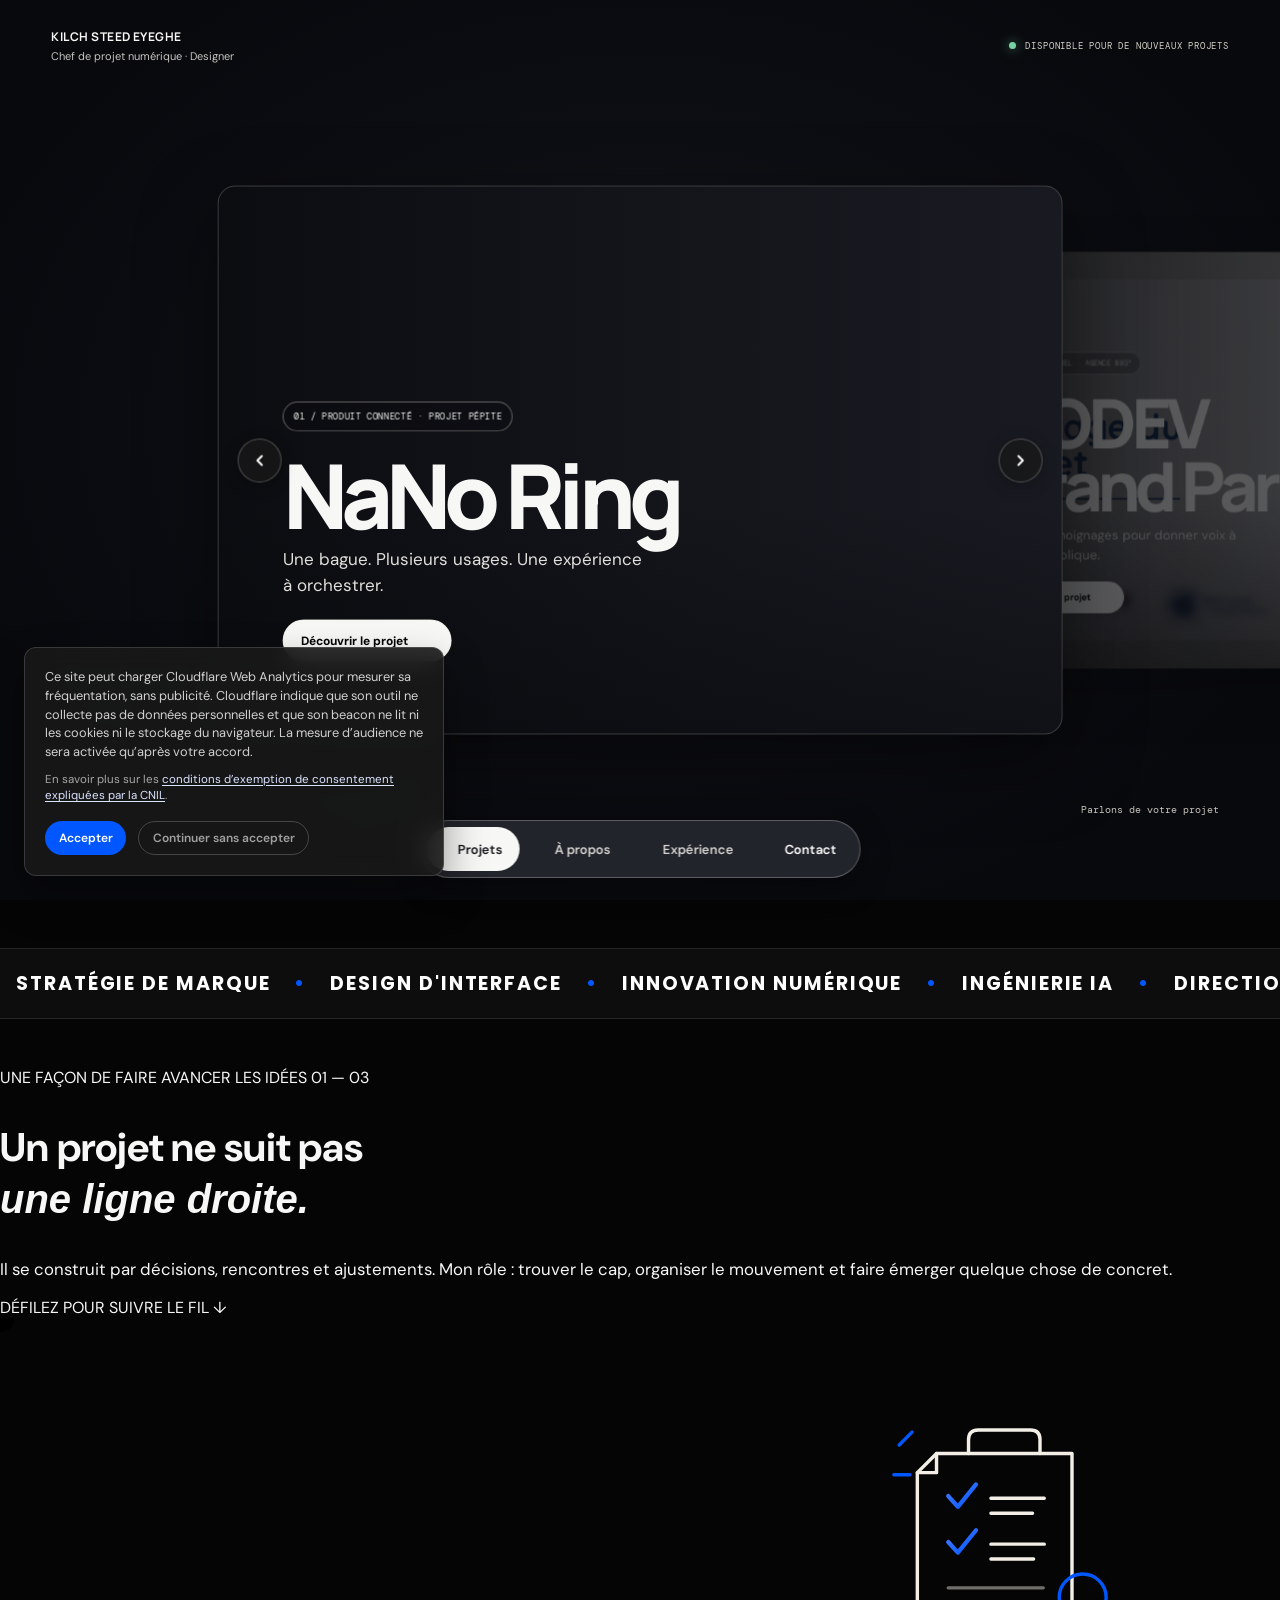
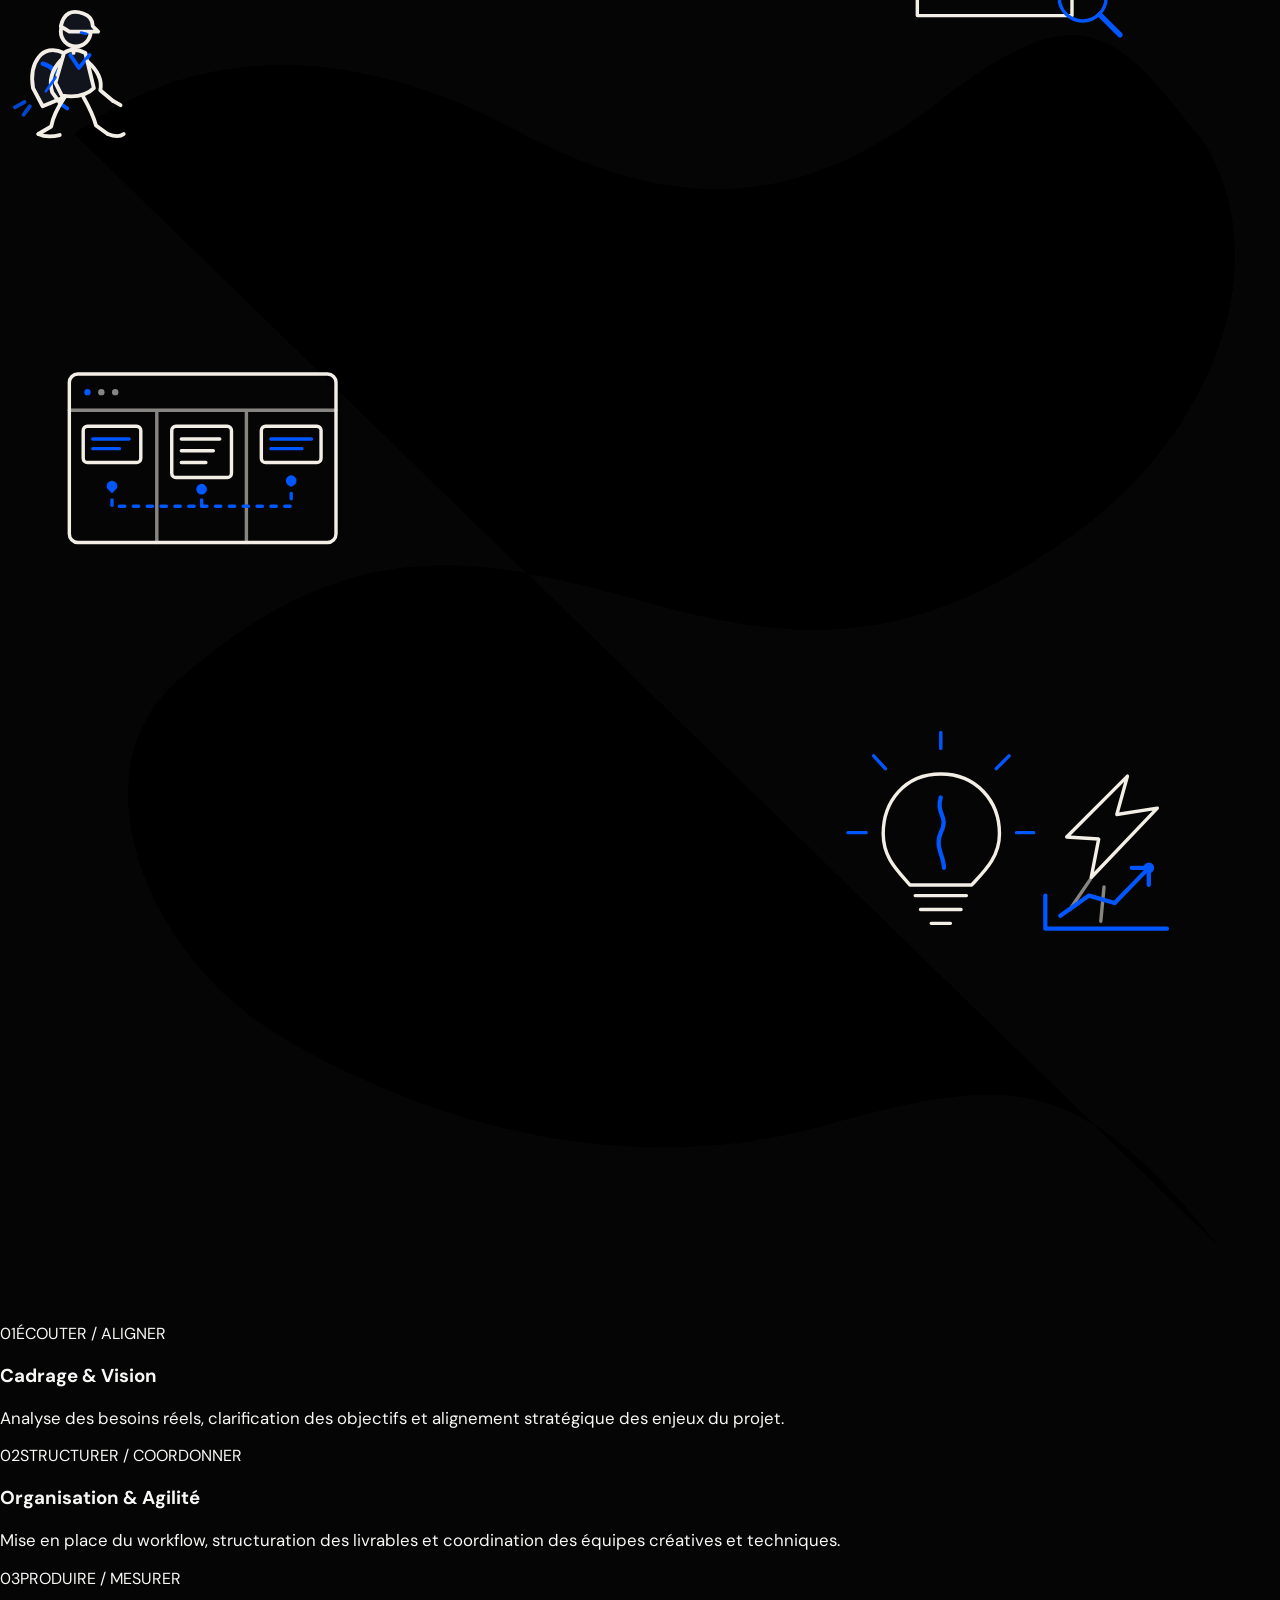
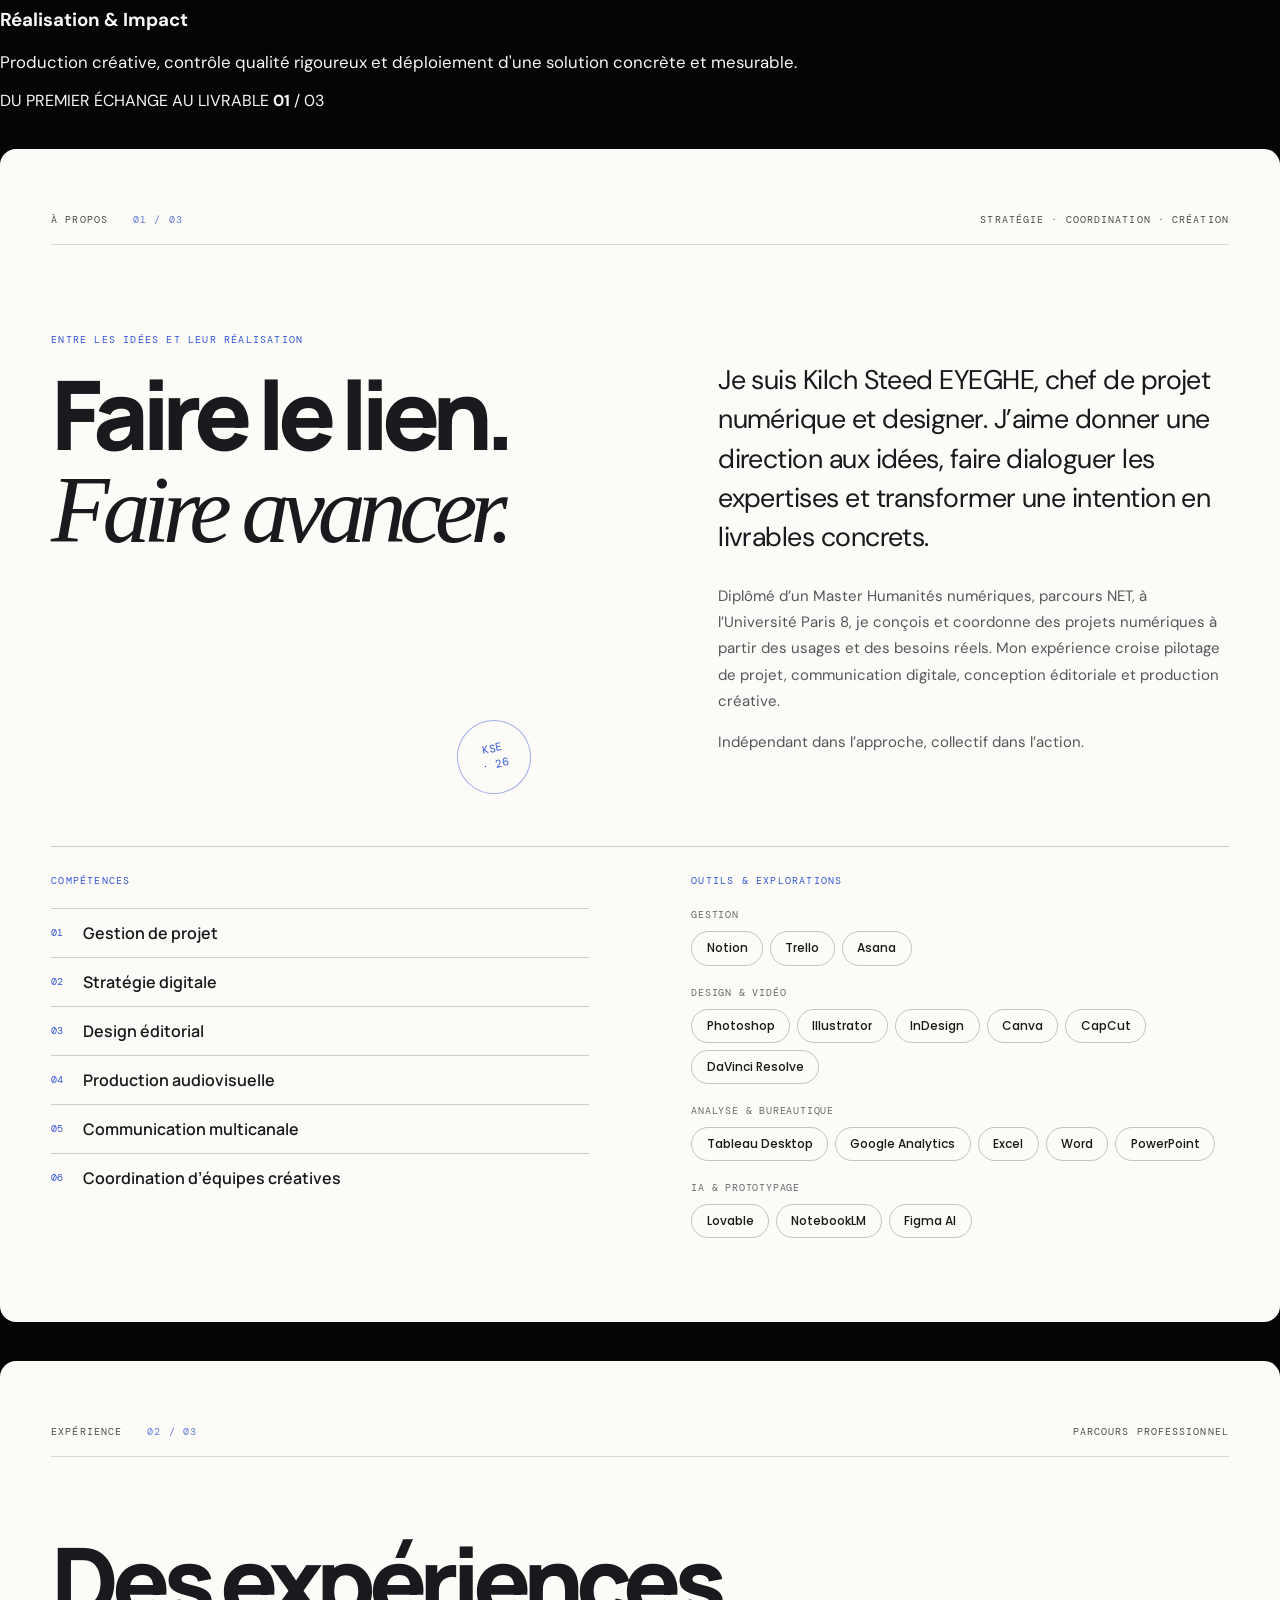
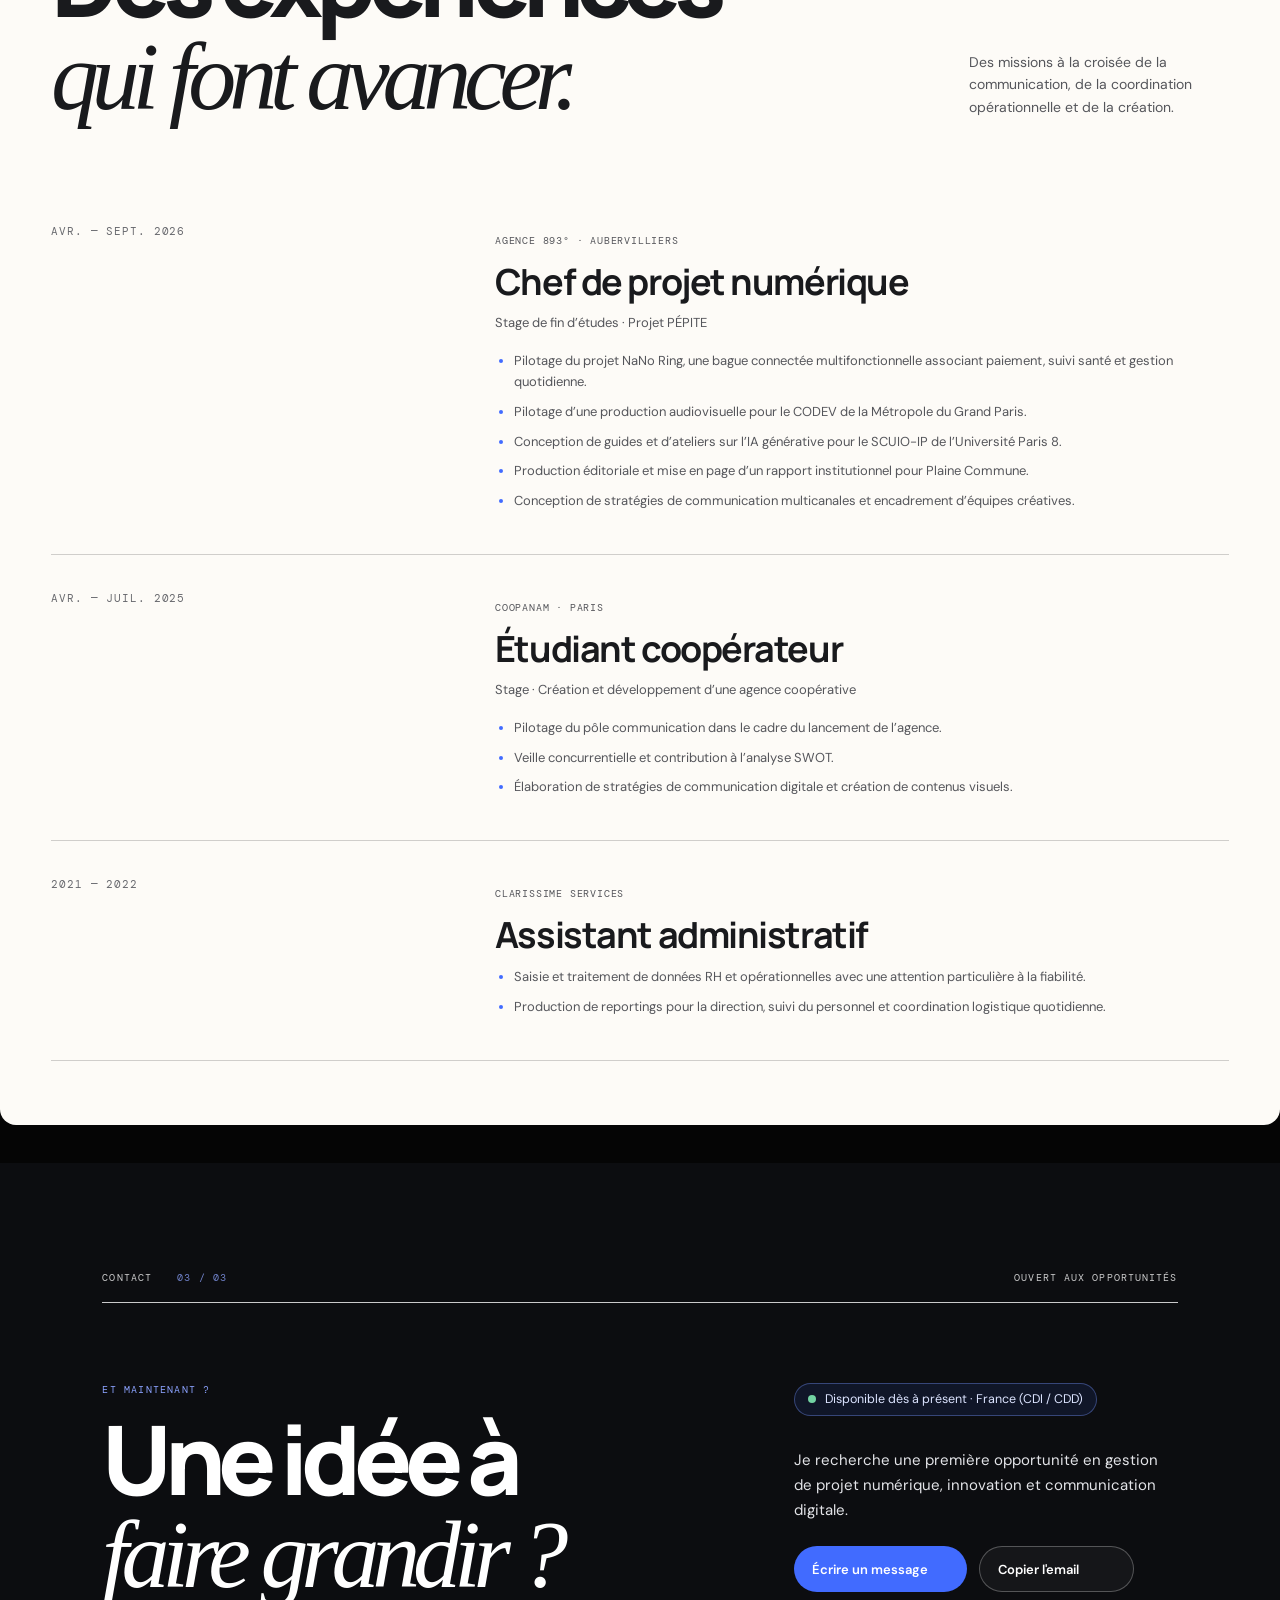
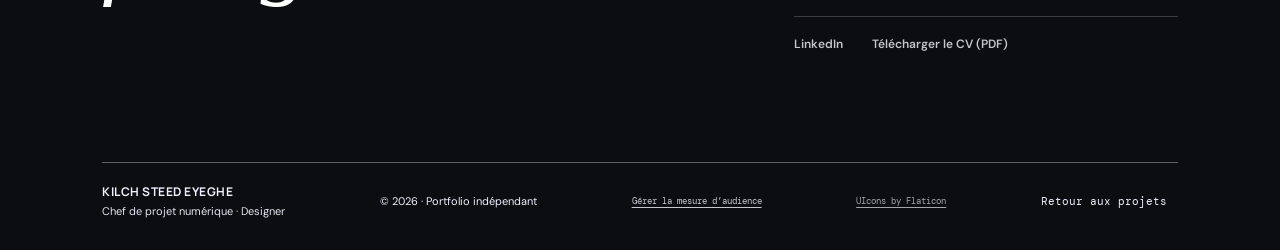
==== commit 525a74e8: "Créer le parcours illustré du brief au livrable" ====
--- a/index.html
+++ b/index.html
@@ -7,9 +7,9 @@
   <link rel="icon" type="image/svg+xml" href="assets/favicon.svg?v=portfolio-k-20261031" sizes="any">
   <meta name="description" content="Portfolio de Kilch Steed EYEGHE : gestion de projet numérique, communication digitale et design.">
   <title>Kilch Steed EYEGHE — Portfolio</title>
-  <link rel="stylesheet" href="styles.css?v=gallery-crossfade-20261102">
+  <link rel="stylesheet" href="styles.css?v=process-story-lineart-20261103">
   <script src="preloader.js?v=public-loader-20261030"></script>
-  <script src="script.js?v=active-gallery-autoplay-2800-20261102" defer></script>
+  <script src="script.js?v=process-story-scroll-20261103" defer></script>
   <link rel="stylesheet" href="https://cdn-uicons.flaticon.com/2.1.0/uicons-bold-straight/css/uicons-bold-straight.css">
   <link rel="stylesheet" href="https://cdn-uicons.flaticon.com/2.1.0/uicons-solid-rounded/css/uicons-solid-rounded.css">
 </head>
@@ -93,6 +93,148 @@
       </div>
     </section>
 
+    <!-- PROCESS STORY : UN FIL CONDUCTEUR DU BRIEF AU LIVRABLE -->
+    <section class="process-story" id="processus" aria-labelledby="process-story-title">
+      <header class="process-story__intro">
+        <div class="process-story__eyebrow">
+          <span>UNE FAÇON DE FAIRE AVANCER LES IDÉES</span>
+          <span>01 — 03</span>
+        </div>
+        <div class="process-story__heading">
+          <h2 id="process-story-title">Un projet ne suit pas<br><em>une ligne droite.</em></h2>
+          <div class="process-story__lead">
+            <p>Il se construit par décisions, rencontres et ajustements. Mon rôle : trouver le cap, organiser le mouvement et faire émerger quelque chose de concret.</p>
+            <span class="process-story__scroll" aria-hidden="true">DÉFILEZ POUR SUIVRE LE FIL <span>↓</span></span>
+          </div>
+        </div>
+      </header>
+
+      <div class="process-map" data-process-map>
+        <svg class="process-artwork" id="process-artwork" xmlns="http://www.w3.org/2000/svg" viewBox="0 0 1200 1500" preserveAspectRatio="none" aria-hidden="true">
+          <defs>
+            <linearGradient id="process-blue-glow" x1="0" y1="0" x2="1" y2="1">
+              <stop offset="0" stop-color="#4A7BFF"/>
+              <stop offset="1" stop-color="#0057FF"/>
+            </linearGradient>
+          </defs>
+
+          <path class="process-route-base" d="M 70 390 C 190 300 340 310 480 385 S 740 470 880 360 S 1050 300 1130 400 C 1200 520 1130 680 1000 770 S 770 875 610 830 S 330 760 170 900 C 70 980 130 1160 270 1240 S 590 1370 770 1320 S 1010 1270 1140 1430"/>
+          <path class="process-route-progress" id="process-route-progress" d="M 70 390 C 190 300 340 310 480 385 S 740 470 880 360 S 1050 300 1130 400 C 1200 520 1130 680 1000 770 S 770 875 610 830 S 330 760 170 900 C 70 980 130 1160 270 1240 S 590 1370 770 1320 S 1010 1270 1140 1430"/>
+
+          <!-- 01 / Brief : cadrer avant de produire -->
+          <g class="process-scene process-scene--brief" id="process-scene-01" data-process-scene="0" transform="translate(860 105)" fill="none" stroke="#F3EFE7" stroke-width="3.2" stroke-linecap="round" stroke-linejoin="round">
+            <path d="M18 22 H145 V174 H0 V40 Z"/>
+            <path d="M18 22 V40 H0"/>
+            <path d="M48 22 V9 Q48 0 57 0 H106 Q115 0 115 9 V22"/>
+            <path d="M29 62 L38 72 L55 51" stroke="url(#process-blue-glow)" stroke-width="4"/>
+            <path d="M69 64 H119 M69 78 H108"/>
+            <path d="M29 105 L38 115 L55 94" stroke="url(#process-blue-glow)" stroke-width="4"/>
+            <path d="M69 107 H119 M69 121 H109"/>
+            <path d="M29 148 H118" opacity=".45"/>
+            <circle cx="155" cy="157" r="22" stroke="#0057FF"/>
+            <path d="M171 173 L190 192" stroke="#0057FF" stroke-width="5"/>
+            <path d="M-17 14 L-5 2 M-22 42 H-7" stroke="#0057FF"/>
+          </g>
+
+          <!-- 02 / Organisation : relier les personnes et les étapes -->
+          <g class="process-scene process-scene--workflow" id="process-scene-02" data-process-scene="1" transform="translate(65 615)" fill="none" stroke="#F3EFE7" stroke-width="3.2" stroke-linecap="round" stroke-linejoin="round">
+            <rect x="0" y="0" width="250" height="158" rx="8"/>
+            <path d="M0 34 H250 M82 34 V158 M166 34 V158" opacity=".55"/>
+            <circle cx="17" cy="17" r="3" fill="#0057FF" stroke="none"/>
+            <circle cx="30" cy="17" r="3" fill="#F3EFE7" stroke="none" opacity=".55"/>
+            <circle cx="43" cy="17" r="3" fill="#F3EFE7" stroke="none" opacity=".55"/>
+            <rect x="13" y="49" width="54" height="34" rx="4"/>
+            <path d="M22 61 H56 M22 70 H47" stroke="#0057FF"/>
+            <rect x="96" y="49" width="56" height="48" rx="4"/>
+            <path d="M105 61 H141 M105 72 H135 M105 83 H128"/>
+            <rect x="180" y="49" width="56" height="34" rx="4"/>
+            <path d="M189 61 H227 M189 70 H218" stroke="#0057FF"/>
+            <path d="M40 105 V124 H124 V108 M124 124 H208 V100" stroke="#0057FF" stroke-dasharray="5 8"/>
+            <circle cx="40" cy="105" r="5" fill="#0057FF" stroke="none"/>
+            <circle cx="124" cy="108" r="5" fill="#0057FF" stroke="none"/>
+            <circle cx="208" cy="100" r="5" fill="#0057FF" stroke="none"/>
+          </g>
+
+          <!-- 03 / Réalisation : une idée devient une solution -->
+          <g class="process-scene process-scene--impact" id="process-scene-03" data-process-scene="2" transform="translate(810 985)" fill="none" stroke="#F3EFE7" stroke-width="3.2" stroke-linecap="round" stroke-linejoin="round">
+            <path d="M72 5 C38 5 18 31 18 61 C18 84 32 96 43 109 H101 C113 96 127 83 127 61 C127 30 105 5 72 5 Z"/>
+            <path d="M48 119 H96 M53 132 H91 M63 145 H81"/>
+            <path d="M72 27 C67 43 80 44 72 60 C66 73 75 82 75 93" stroke="#0057FF" stroke-width="4"/>
+            <path d="M72 -19 V-34 M20 0 L9 -12 M124 0 L136 -12 M2 60 H-15 M143 60 H159" stroke="#0057FF"/>
+            <path d="M190 64 L247 7 L237 43 L275 37 L213 102 L220 66 Z"/>
+            <path d="M212 104 L193 132 M225 111 L222 143" opacity=".55"/>
+            <path d="M170 150 H284 M170 150 V119 M184 138 L211 119 L235 126 L267 93" stroke="#0057FF" stroke-width="4"/>
+            <path d="M251 93 H267 V109" stroke="#0057FF" stroke-width="4"/>
+            <circle cx="267" cy="93" r="5" fill="#0057FF" stroke="none"/>
+          </g>
+
+          <!-- Repères du parcours -->
+          <g class="process-pin" id="process-pin-01"><circle r="13"/><circle r="4" class="process-pin__core"/></g>
+          <g class="process-pin" id="process-pin-02"><circle r="13"/><circle r="4" class="process-pin__core"/></g>
+          <g class="process-pin" id="process-pin-03"><circle r="13"/><circle r="4" class="process-pin__core"/></g>
+
+          <!-- Personnage original : sac, casquette et carnet. Les membres suivent le mouvement du scroll. -->
+          <g id="process-walker" transform="translate(70 390)">
+            <g class="process-walker__drawing" fill="none" stroke="#F3EFE7" stroke-width="3.6" stroke-linecap="round" stroke-linejoin="round">
+              <path d="M-10 -76 C-31 -86 -43 -66 -39 -43 L-30 -26 L-11 -34 L-6 -57 Z" fill="#11141C"/>
+              <path d="M-30 -66 Q-16 -62 -13 -48" stroke="#0057FF" stroke-width="4"/>
+              <path d="M-10 -76 Q-2 -82 10 -76 L18 -43 Q8 -33 -12 -36 L-18 -48 Z" fill="#11141C"/>
+              <path d="M-4 -74 L4 -62 L14 -74" stroke="#0057FF"/>
+              <circle cx="1" cy="-96" r="14" fill="#11141C"/>
+              <path d="M-13 -101 Q-9 -119 8 -113 Q17 -110 17 -101 L22 -96 L-5 -96 Z" fill="#11141C"/>
+              <path d="M6 -95 L11 -94" stroke="#0057FF" stroke-width="2.5"/>
+              <path d="M-1 -81 L-1 -76" />
+              <g id="process-arm-back">
+                <path d="M-13 -69 Q-26 -55 -21 -39 L-13 -28"/>
+                <path d="M-13 -28 L-7 -24" stroke="#0057FF"/>
+              </g>
+              <g id="process-arm-front">
+                <path d="M12 -68 Q27 -55 24 -41 L36 -31"/>
+                <path d="M36 -31 L43 -27"/>
+              </g>
+              <g id="process-leg-back">
+                <path d="M-9 -35 Q-20 -19 -22 -7 L-34 0"/>
+                <path d="M-34 0 Q-26 4 -14 1"/>
+              </g>
+              <g id="process-leg-front">
+                <path d="M8 -35 Q17 -19 20 -8 L31 0"/>
+                <path d="M31 0 Q41 4 46 0"/>
+              </g>
+              <path d="M-18 -53 L-27 -40" stroke="#0057FF" stroke-width="2.5"/>
+              <path d="M-42 -26 L-48 -18 M-47 -30 L-56 -25" stroke="#0057FF" opacity=".8"/>
+            </g>
+          </g>
+        </svg>
+
+        <div class="process-steps">
+          <article class="process-step process-step--01" data-process-step="0">
+            <div class="process-step__meta"><span class="process-step__number">01</span><span>ÉCOUTER / ALIGNER</span></div>
+            <h3>Cadrage &amp; Vision</h3>
+            <p>Analyse des besoins réels, clarification des objectifs et alignement stratégique des enjeux du projet.</p>
+          </article>
+
+          <article class="process-step process-step--02" data-process-step="1">
+            <div class="process-step__meta"><span class="process-step__number">02</span><span>STRUCTURER / COORDONNER</span></div>
+            <h3>Organisation &amp; Agilité</h3>
+            <p>Mise en place du workflow, structuration des livrables et coordination des équipes créatives et techniques.</p>
+          </article>
+
+          <article class="process-step process-step--03" data-process-step="2">
+            <div class="process-step__meta"><span class="process-step__number">03</span><span>PRODUIRE / MESURER</span></div>
+            <h3>Réalisation &amp; Impact</h3>
+            <p>Production créative, contrôle qualité rigoureux et déploiement d'une solution concrète et mesurable.</p>
+          </article>
+        </div>
+      </div>
+
+      <div class="process-story__footer" aria-hidden="true">
+        <span>DU PREMIER ÉCHANGE AU LIVRABLE</span>
+        <span><b id="process-current-step">01</b> / 03</span>
+      </div>
+    </section>
+
+
+
 
 
 
--- a/styles.css
+++ b/styles.css
@@ -907,182 +907,3 @@
 }
 
 
-/* --- SECTION MÉTHODOLOGIE & PROCESSUS --- */
-.methodology-section {
-  position: relative;
-  padding: 5rem 2rem;
-  background-color: #0B0B0B;
-  color: #FFFFFF;
-  overflow: hidden;
-  isolation: isolate;
-}
-
-.methodology-header {
-  max-width: 1200px;
-  margin: 0 auto 4rem;
-  text-align: left;
-  position: relative;
-  z-index: 2;
-}
-
-.methodology-header .section-kicker {
-  font-size: 0.75rem;
-  letter-spacing: 0.12em;
-  color: #0057FF;
-  font-weight: 700;
-  margin-bottom: 0.5rem;
-  text-transform: uppercase;
-}
-
-.methodology-header h2 {
-  font-size: clamp(1.8rem, 3.5vw, 2.8rem);
-  font-weight: 400;
-  line-height: 1.2;
-  margin: 0;
-}
-
-.methodology-header h2 em {
-  font-style: italic;
-  font-weight: 300;
-  color: #A0A0A0;
-}
-
-.methodology-container {
-  position: relative;
-  max-width: 900px;
-  margin: 0 auto;
-  display: flex;
-  justify-content: center;
-}
-
-.methodology-svg-wrap {
-  position: absolute;
-  top: 0;
-  left: 50%;
-  transform: translateX(-50%);
-  width: 100%;
-  height: 100%;
-  pointer-events: none;
-  z-index: 1;
-}
-
-.methodology-path-svg {
-  display: block;
-  width: 100%;
-  height: 100%;
-  overflow: visible;
-}
-
-#methodology-path {
-  transition: stroke-dashoffset 0.1s ease-out;
-  vector-effect: non-scaling-stroke;
-}
-
-.methodology-steps {
-  position: relative;
-  z-index: 2;
-  display: flex;
-  flex-direction: column;
-  gap: 4rem;
-  width: 100%;
-}
-
-.method-step-card {
-  display: flex;
-  align-items: flex-start;
-  gap: 2rem;
-  background: rgba(255, 255, 255, 0.06);
-  border: 1px solid rgba(255, 255, 255, 0.1);
-  backdrop-filter: blur(10px);
-  -webkit-backdrop-filter: blur(10px);
-  padding: 2rem;
-  border-radius: 16px;
-  max-width: 550px;
-  transition: transform 0.3s ease, border-color 0.3s ease;
-}
-
-.method-step-card:nth-child(even) {
-  align-self: flex-end;
-}
-
-.method-step-card:nth-child(odd) {
-  align-self: flex-start;
-}
-
-.method-step-card:hover {
-  transform: translateY(-4px);
-  border-color: rgba(0, 87, 255, 0.5);
-}
-
-.step-num {
-  flex: 0 0 auto;
-  font-family: 'Poppins', sans-serif;
-  font-size: 1.5rem;
-  font-weight: 700;
-  color: #0057FF;
-}
-
-.step-content {
-  min-width: 0;
-}
-
-.step-content h3 {
-  font-size: 1.25rem;
-  font-weight: 600;
-  margin: 0 0 0.5rem;
-  color: #FFFFFF;
-}
-
-.step-content p {
-  font-size: 0.925rem;
-  color: #CCCCCC;
-  line-height: 1.6;
-  margin: 0;
-}
-
-/* Adaptation responsive pour mobile. */
-@media (max-width: 768px) {
-  .methodology-section {
-    padding: 3.5rem 1.25rem;
-  }
-
-  .methodology-header {
-    margin-bottom: 2.75rem;
-  }
-
-  .methodology-container {
-    width: 100%;
-  }
-
-  .methodology-steps {
-    gap: 2rem;
-  }
-
-  .method-step-card,
-  .method-step-card:nth-child(even),
-  .method-step-card:nth-child(odd) {
-    align-self: center;
-    width: 100%;
-    max-width: 550px;
-    gap: 1rem;
-    padding: 1.5rem;
-  }
-
-  .methodology-svg-wrap {
-    width: 100%;
-  }
-}
-
-@media (prefers-reduced-motion: reduce) {
-  #methodology-path {
-    transition: none;
-  }
-
-  .method-step-card {
-    transition: none;
-  }
-
-  .method-step-card:hover {
-    transform: none;
-  }
-}
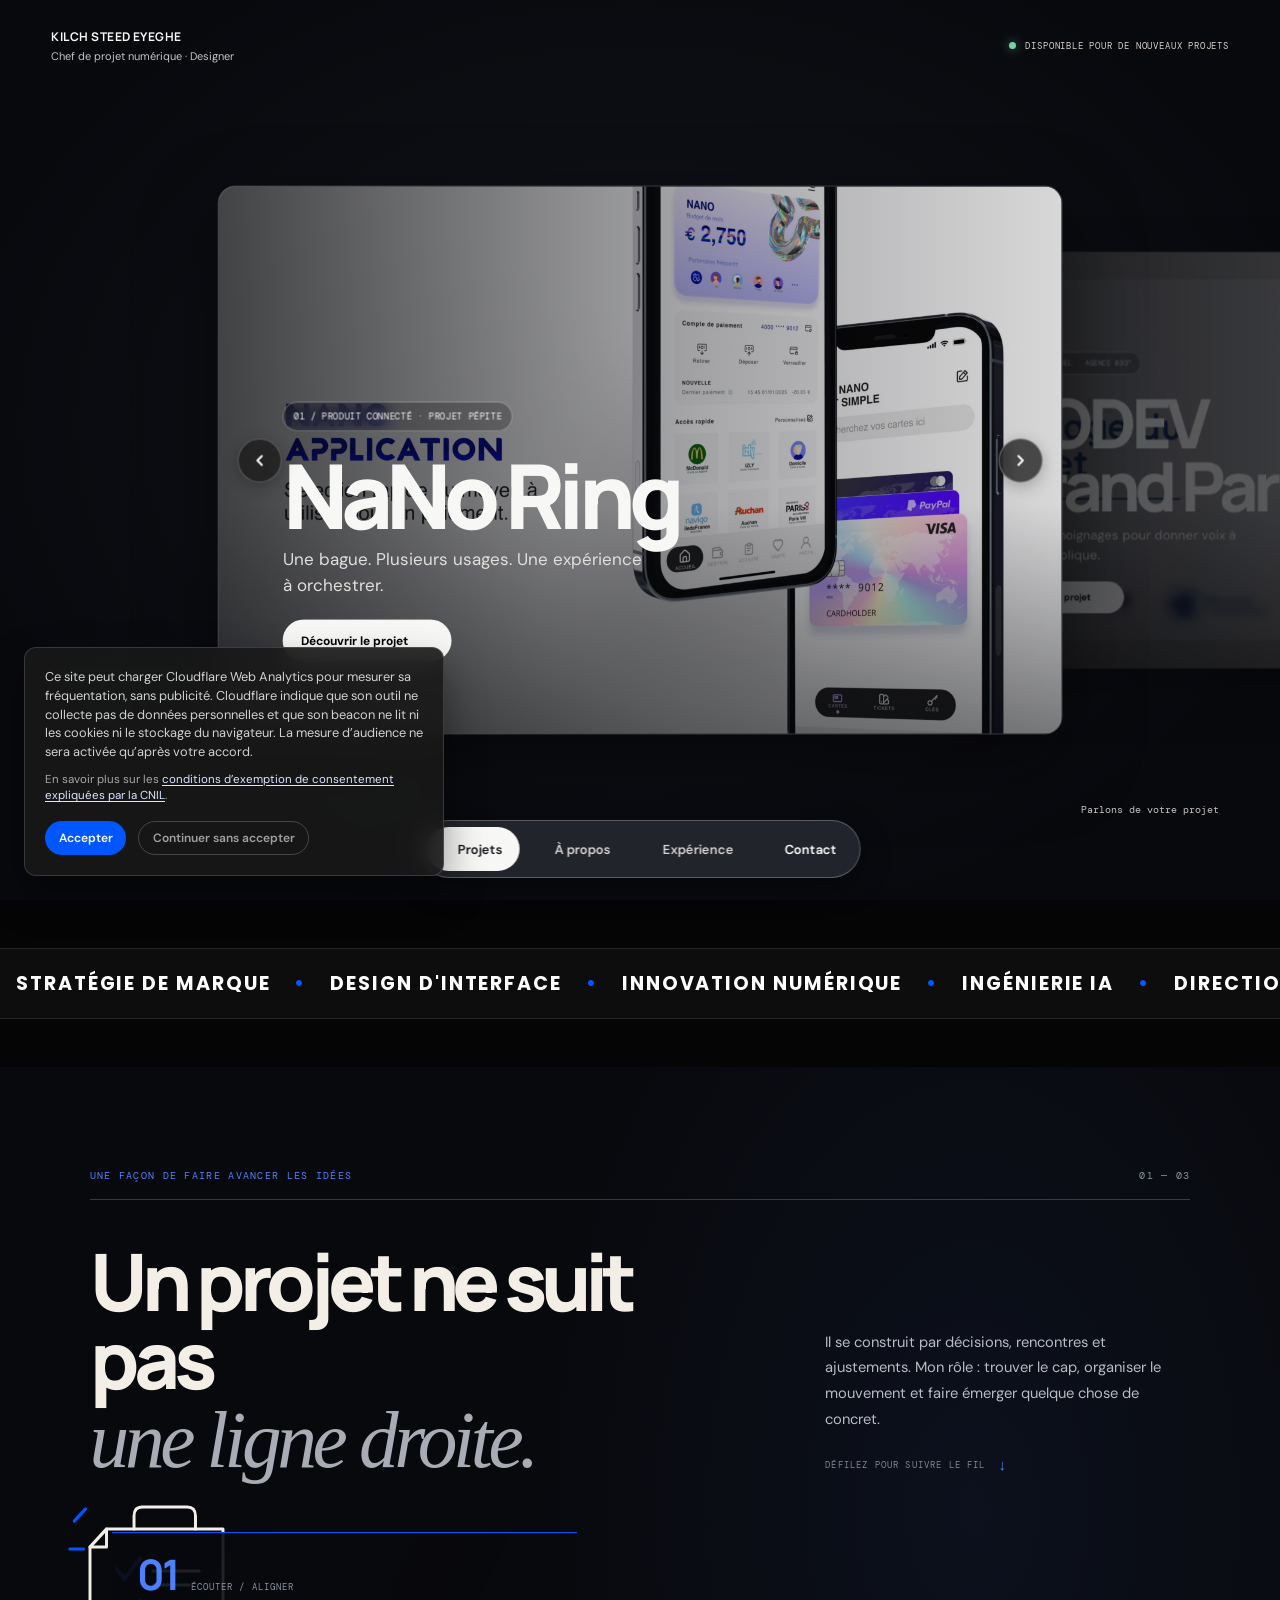
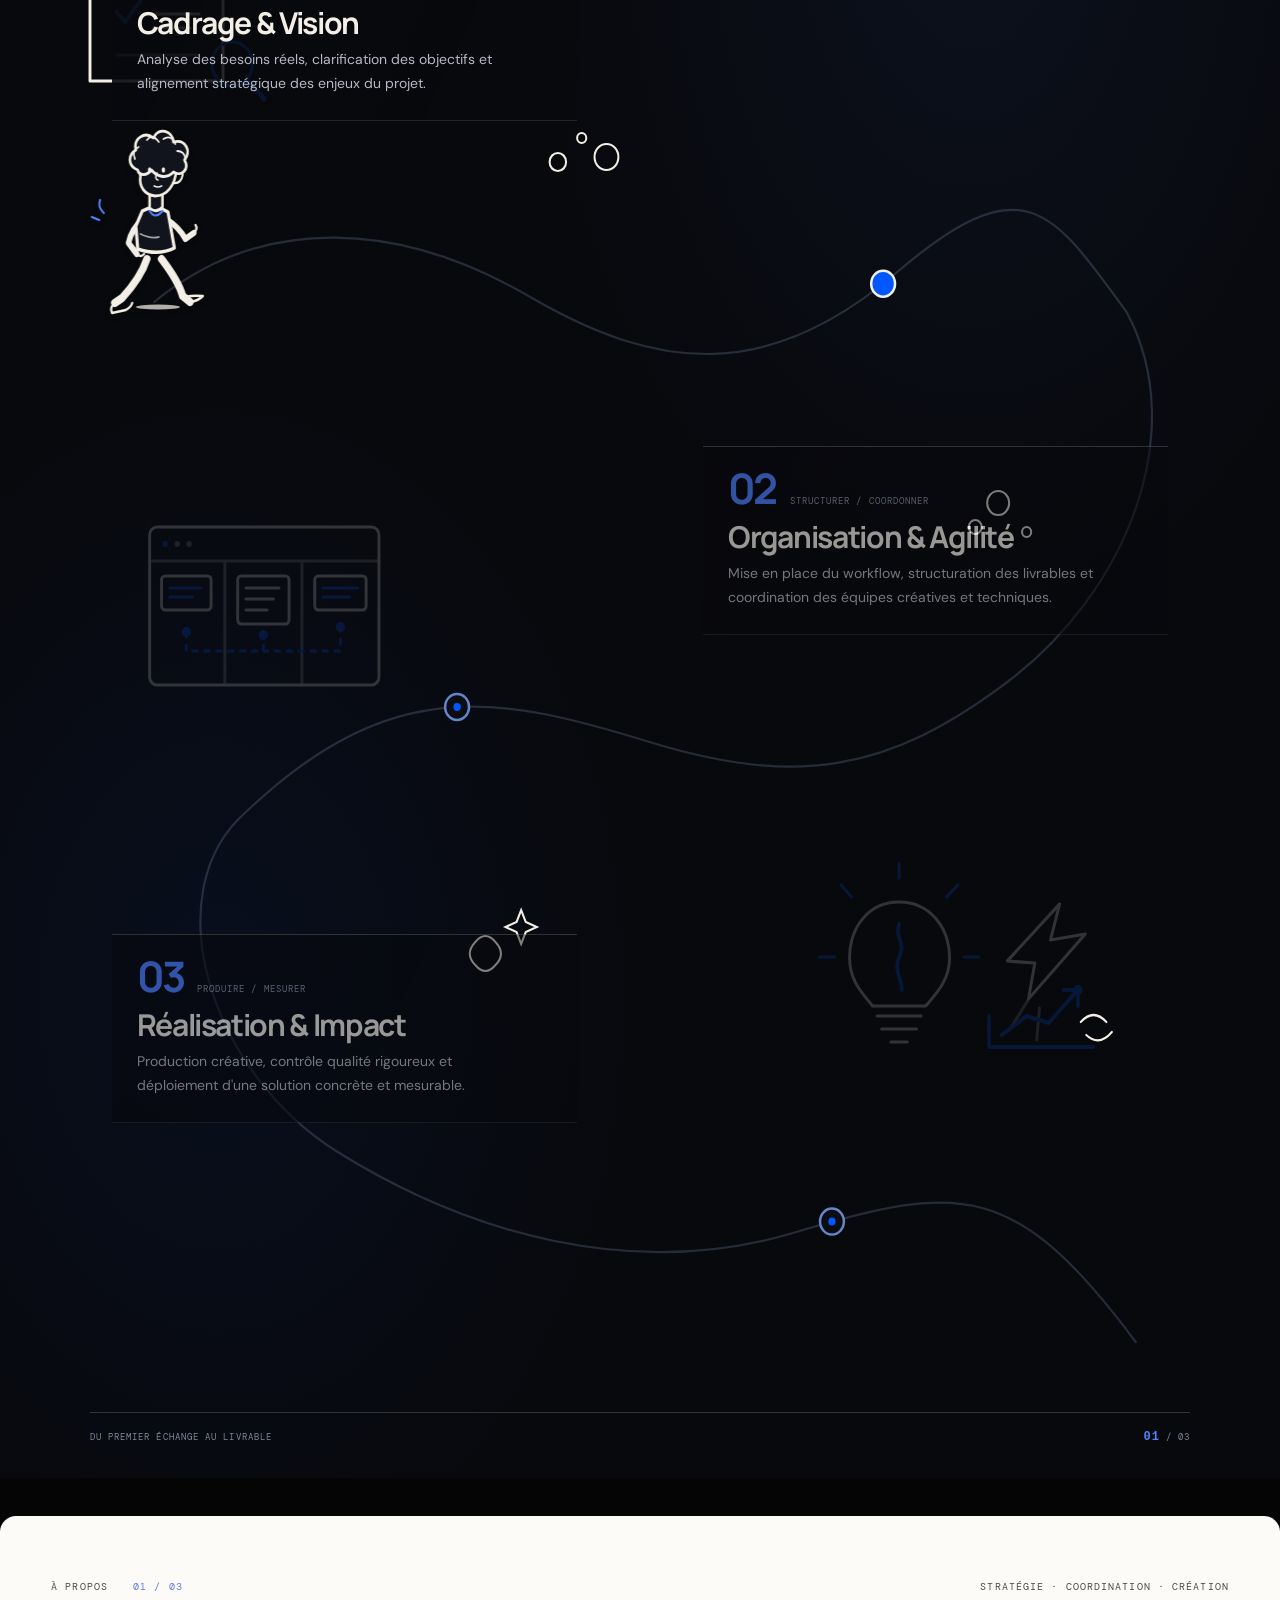
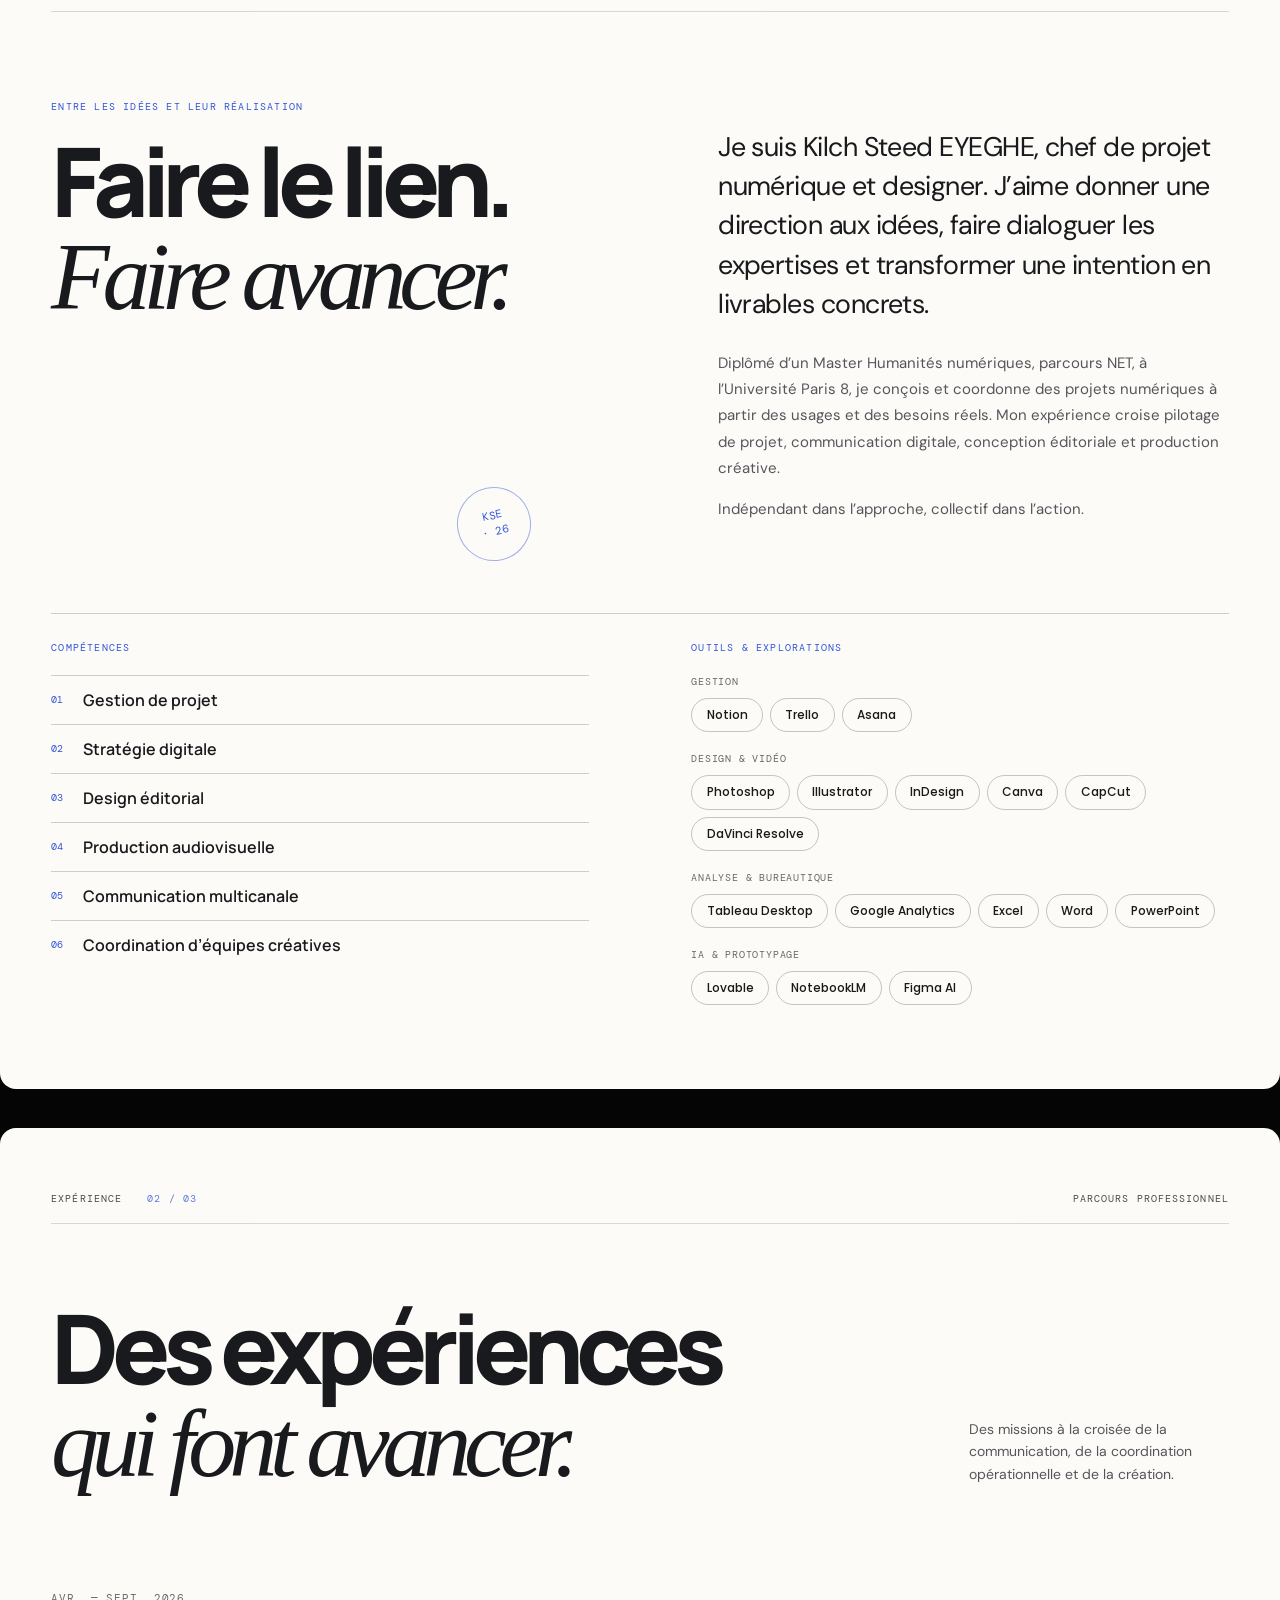
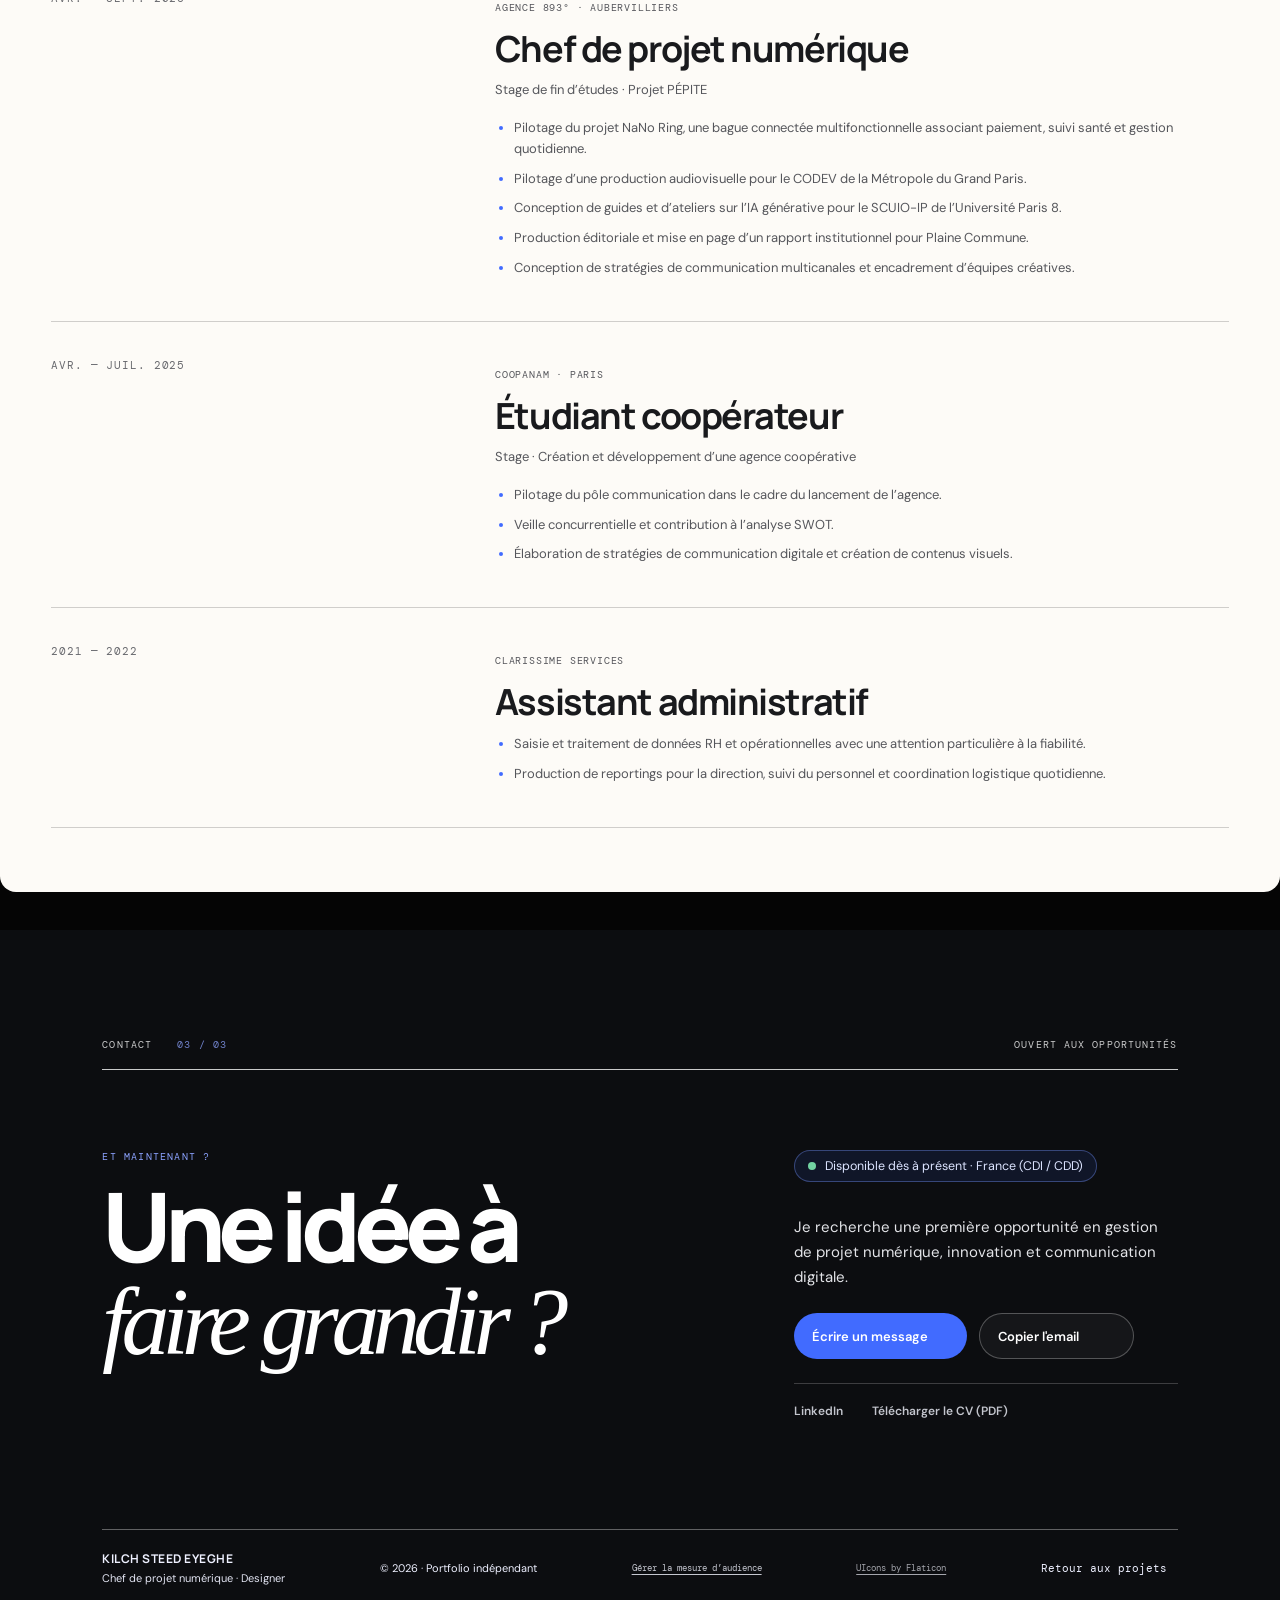
==== commit ce9dc989: "Refondre le personnage du process en doodle afro" ====
--- a/index.html
+++ b/index.html
@@ -7,9 +7,9 @@
   <link rel="icon" type="image/svg+xml" href="assets/favicon.svg?v=portfolio-k-20261031" sizes="any">
   <meta name="description" content="Portfolio de Kilch Steed EYEGHE : gestion de projet numérique, communication digitale et design.">
   <title>Kilch Steed EYEGHE — Portfolio</title>
-  <link rel="stylesheet" href="styles.css?v=process-story-lineart-20261103">
+  <link rel="stylesheet" href="styles.css?v=process-story-character-v2-20261104">
   <script src="preloader.js?v=public-loader-20261030"></script>
-  <script src="script.js?v=process-story-scroll-20261103" defer></script>
+  <script src="script.js?v=process-story-character-v2-20261104" defer></script>
   <link rel="stylesheet" href="https://cdn-uicons.flaticon.com/2.1.0/uicons-bold-straight/css/uicons-bold-straight.css">
   <link rel="stylesheet" href="https://cdn-uicons.flaticon.com/2.1.0/uicons-solid-rounded/css/uicons-solid-rounded.css">
 </head>
@@ -174,35 +174,49 @@
           <g class="process-pin" id="process-pin-03"><circle r="13"/><circle r="4" class="process-pin__core"/></g>
 
           <!-- Personnage original : sac, casquette et carnet. Les membres suivent le mouvement du scroll. -->
+          <!-- Personnage Kilch : silhouette athlétique, visage afro et trait dessiné à la main. -->
           <g id="process-walker" transform="translate(70 390)">
-            <g class="process-walker__drawing" fill="none" stroke="#F3EFE7" stroke-width="3.6" stroke-linecap="round" stroke-linejoin="round">
-              <path d="M-10 -76 C-31 -86 -43 -66 -39 -43 L-30 -26 L-11 -34 L-6 -57 Z" fill="#11141C"/>
-              <path d="M-30 -66 Q-16 -62 -13 -48" stroke="#0057FF" stroke-width="4"/>
-              <path d="M-10 -76 Q-2 -82 10 -76 L18 -43 Q8 -33 -12 -36 L-18 -48 Z" fill="#11141C"/>
-              <path d="M-4 -74 L4 -62 L14 -74" stroke="#0057FF"/>
-              <circle cx="1" cy="-96" r="14" fill="#11141C"/>
-              <path d="M-13 -101 Q-9 -119 8 -113 Q17 -110 17 -101 L22 -96 L-5 -96 Z" fill="#11141C"/>
-              <path d="M6 -95 L11 -94" stroke="#0057FF" stroke-width="2.5"/>
-              <path d="M-1 -81 L-1 -76" />
+            <g class="process-walker__drawing" fill="none" stroke="#F3EFE7" stroke-width="3.2" stroke-linecap="round" stroke-linejoin="round">
+              <ellipse cx="4" cy="5" rx="24" ry="2.5" fill="#F3EFE7" stroke="none" opacity=".72"/>
+              <g id="process-leg-back">
+                <path d="M-8 -43 C-13 -29 -24 -15 -35 -4 L-43 1" stroke-width="8"/>
+                <path d="M-43 1 Q-49 5 -46 11 L-31 8 Q-25 5 -24 1" stroke-width="2.5"/>
+              </g>
+              <g id="process-leg-front">
+                <path d="M8 -43 C18 -31 27 -19 31 -6 L39 0" stroke-width="8"/>
+                <path d="M39 0 Q48 -1 53 -6 Q42 -7 34 -5" stroke-width="2.5"/>
+              </g>
               <g id="process-arm-back">
-                <path d="M-13 -69 Q-26 -55 -21 -39 L-13 -28"/>
-                <path d="M-13 -28 L-7 -24" stroke="#0057FF"/>
+                <path d="M-12 -83 Q-25 -73 -28 -59 L-19 -48" stroke-width="6"/>
+                <path d="M-19 -48 Q-15 -44 -11 -48" stroke-width="2.4"/>
               </g>
               <g id="process-arm-front">
-                <path d="M12 -68 Q27 -55 24 -41 L36 -31"/>
-                <path d="M36 -31 L43 -27"/>
+                <path d="M13 -83 Q27 -75 34 -63 L43 -69" stroke-width="6"/>
+                <path d="M43 -69 Q48 -73 45 -77" stroke-width="2.4"/>
               </g>
-              <g id="process-leg-back">
-                <path d="M-9 -35 Q-20 -19 -22 -7 L-34 0"/>
-                <path d="M-34 0 Q-26 4 -14 1"/>
+              <g id="process-torso">
+                <path d="M-13 -91 Q0 -98 15 -90 L22 -54 Q5 -46 -18 -53 L-20 -76 Z" fill="#11141C" stroke-width="3.4"/>
+                <path d="M-5 -91 Q1 -82 9 -91" stroke="#4F83FF" stroke-width="2.2"/>
+                <path d="M-15 -68 Q-4 -63 5 -65" stroke-width="1.8" opacity=".65"/>
               </g>
-              <g id="process-leg-front">
-                <path d="M8 -35 Q17 -19 20 -8 L31 0"/>
-                <path d="M31 0 Q41 4 46 0"/>
+              <path d="M-5 -108 L-5 -94 Q2 -88 9 -95 L9 -109" fill="#11141C" stroke-width="2.8"/>
+              <g id="process-head">
+                <path d="M-15 -126 C-20 -140 -12 -153 1 -155 C15 -157 25 -147 24 -132 C23 -117 14 -106 1 -106 C-10 -107 -17 -115 -15 -126 Z" fill="#11141C" stroke-width="2.8"/>
+                <path d="M20 -132 Q31 -138 31 -127 Q29 -118 21 -119" stroke-width="2.2"/>
+                <path d="M-18 -132 C-29 -136 -29 -147 -20 -152 C-23 -164 -10 -171 -1 -164 C5 -176 20 -171 21 -160 C34 -163 41 -151 33 -142 C39 -132 29 -125 21 -130 C13 -122 2 -126 -3 -132 C-9 -125 -17 -127 -18 -132 Z" fill="#11141C" stroke-width="2.8"/>
+                <path d="M-21 -143 Q-25 -151 -17 -155 M-8 -162 Q-2 -169 5 -160 M10 -163 Q18 -168 23 -158 M25 -151 Q33 -151 34 -143" stroke-width="1.8"/>
+                <ellipse cx="-5" cy="-132" rx="1.9" ry="2.7" fill="#F3EFE7" stroke="none"/>
+                <ellipse cx="10" cy="-132" rx="1.9" ry="2.7" fill="#F3EFE7" stroke="none"/>
+                <path d="M3 -129 Q0 -123 4 -122 M0 -116 Q4 -114 8 -116" stroke-width="1.7"/>
               </g>
-              <path d="M-18 -53 L-27 -40" stroke="#0057FF" stroke-width="2.5"/>
-              <path d="M-42 -26 L-48 -18 M-47 -30 L-56 -25" stroke="#0057FF" opacity=".8"/>
+              <path d="M-55 -89 Q-62 -95 -59 -102 M-60 -82 L-68 -85" stroke="#4F83FF" stroke-width="2.2"/>
             </g>
+          </g>
+          <g class="process-doodles" fill="none" stroke="#F3EFE7" stroke-width="2.2" stroke-linecap="round">
+            <g class="process-doodle-bubble bubble-a"><circle cx="510" cy="250" r="9"/><circle cx="536" cy="226" r="5"/><circle cx="563" cy="245" r="13"/></g>
+            <g class="process-doodle-bubble bubble-b"><circle cx="965" cy="615" r="7"/><circle cx="990" cy="591" r="12"/><circle cx="1021" cy="620" r="5"/></g>
+            <g class="process-doodle-bubble bubble-c"><path d="M420 1030 Q431 1018 442 1030 Q454 1042 442 1053 Q431 1065 420 1053 Q408 1042 420 1030 Z"/><path d="M465 1010 l5 -12 l5 12 l12 5 l-12 5 l-5 12 l-5 -12 l-12 -5 Z"/></g>
+            <g class="process-doodle-bubble bubble-d"><path d="M1080 1110 Q1094 1096 1108 1110 M1086 1123 Q1100 1135 1114 1120"/></g>
           </g>
         </svg>
 
--- a/styles.css
+++ b/styles.css
@@ -907,3 +907,397 @@
 }
 
 
+
+
+/* --- PROCESS STORY : ILLUSTRATION ÉDITORIALE AU FIL DU SCROLL --- */
+.process-story {
+  position: relative;
+  overflow: hidden;
+  isolation: isolate;
+  padding: clamp(76px, 8vw, 118px) 7vw 34px;
+  background: #08090D;
+  color: #F3EFE7;
+}
+
+.process-story::before {
+  content: "";
+  position: absolute;
+  inset: 0;
+  z-index: -1;
+  pointer-events: none;
+  background:
+    radial-gradient(ellipse at 76% 22%, rgba(34, 57, 112, 0.16), transparent 32%),
+    radial-gradient(ellipse at 17% 76%, rgba(0, 87, 255, 0.07), transparent 28%);
+}
+
+.process-story__intro {
+  position: relative;
+  z-index: 2;
+  max-width: 1320px;
+  margin: 0 auto;
+}
+
+.process-story__eyebrow {
+  display: flex;
+  justify-content: space-between;
+  align-items: center;
+  gap: 20px;
+  padding-bottom: 17px;
+  border-bottom: 1px solid rgba(243, 239, 231, 0.2);
+  color: #8D93A2;
+  font: 10px var(--mono);
+  letter-spacing: 0.13em;
+}
+
+.process-story__eyebrow span:first-child {
+  color: #4F83FF;
+}
+
+.process-story__heading {
+  display: grid;
+  grid-template-columns: minmax(0, 1.15fr) minmax(260px, 0.65fr);
+  align-items: end;
+  gap: clamp(28px, 7vw, 100px);
+  padding: 42px 0 28px;
+}
+
+.process-story__heading h2 {
+  max-width: 780px;
+  margin: 0;
+  font: 800 clamp(42px, 6.2vw, 82px)/0.98 var(--display);
+  letter-spacing: -0.075em;
+}
+
+.process-story__heading h2 em {
+  color: #A9ACB5;
+  font-family: Georgia, serif;
+  font-weight: 400;
+  letter-spacing: -0.055em;
+}
+
+.process-story__lead {
+  max-width: 410px;
+  justify-self: end;
+  padding-bottom: 5px;
+}
+
+.process-story__lead p {
+  margin: 0;
+  color: #B9BBC3;
+  font-size: clamp(14px, 1.15vw, 16px);
+  line-height: 1.75;
+}
+
+.process-story__scroll {
+  display: inline-flex;
+  align-items: center;
+  gap: 12px;
+  margin-top: 22px;
+  color: #808694;
+  font: 9px var(--mono);
+  letter-spacing: 0.13em;
+}
+
+.process-story__scroll span {
+  color: #4F83FF;
+  font-size: 15px;
+}
+
+.process-map {
+  position: relative;
+  width: 100%;
+  max-width: 1440px;
+  height: 1500px;
+  margin: 4px auto 0;
+}
+
+.process-artwork {
+  position: absolute;
+  inset: 0;
+  z-index: 0;
+  display: block;
+  width: 100%;
+  height: 100%;
+  overflow: visible;
+  pointer-events: none;
+}
+
+.process-route-base,
+.process-route-progress {
+  fill: none;
+  stroke-linecap: round;
+  stroke-linejoin: round;
+  vector-effect: non-scaling-stroke;
+}
+
+.process-route-base {
+  stroke: rgba(116, 132, 165, 0.28);
+  stroke-width: 2.2;
+}
+
+.process-route-progress {
+  stroke: url(#process-blue-glow);
+  stroke-width: 3.2;
+  filter: drop-shadow(0 0 5px rgba(0, 87, 255, 0.25));
+  will-change: stroke-dashoffset;
+}
+
+.process-scene {
+  opacity: 0.18;
+  transform-box: fill-box;
+  transform-origin: center;
+  transition: opacity 0.5s ease, transform 0.6s cubic-bezier(0.2, 0.7, 0.2, 1);
+}
+
+.process-scene.is-current,
+.process-scene.is-complete {
+  opacity: 1;
+}
+
+.process-scene.is-current {
+  transform: translateY(-5px);
+}
+
+.process-pin {
+  opacity: 0.24;
+  transition: opacity 0.3s ease;
+}
+
+.process-pin circle:first-child {
+  fill: #0B0D13;
+  stroke: #6685C8;
+  stroke-width: 2.5;
+  vector-effect: non-scaling-stroke;
+}
+
+.process-pin__core {
+  fill: #0057FF;
+  stroke: none;
+}
+
+.process-pin.is-current,
+.process-pin.is-complete {
+  opacity: 1;
+}
+
+.process-pin.is-current circle:first-child {
+  stroke: #F3EFE7;
+  fill: #0057FF;
+}
+
+#process-walker {
+  pointer-events: none;
+  will-change: transform;
+}
+
+.process-walker__drawing {
+  filter: drop-shadow(0 2px 3px rgba(0, 0, 0, 0.35));
+}
+
+.process-steps {
+  position: relative;
+  z-index: 2;
+  display: grid;
+  grid-template-rows: repeat(3, 500px);
+  height: 1500px;
+}
+
+.process-step {
+  position: relative;
+  align-self: start;
+  width: min(43%, 465px);
+  padding: 20px 25px 24px;
+  border-top: 1px solid rgba(243, 239, 231, 0.28);
+  border-bottom: 1px solid rgba(243, 239, 231, 0.12);
+  background: linear-gradient(115deg, rgba(8, 9, 13, 0.94), rgba(8, 9, 13, 0.72));
+  opacity: 0.62;
+  transform: translateY(16px);
+  transition: opacity 0.5s ease, transform 0.6s cubic-bezier(0.2, 0.7, 0.2, 1), border-color 0.4s ease;
+}
+
+.process-step--01 {
+  grid-row: 1;
+  justify-self: start;
+  margin: 20px 0 0 2%;
+}
+
+.process-step--02 {
+  grid-row: 2;
+  justify-self: end;
+  margin: 18px 2% 0 0;
+}
+
+.process-step--03 {
+  grid-row: 3;
+  justify-self: start;
+  margin: 6px 0 0 2%;
+}
+
+.process-step.is-current,
+.process-step.is-complete {
+  opacity: 1;
+  transform: translateY(0);
+}
+
+.process-step.is-current {
+  border-top-color: #0057FF;
+}
+
+.process-step__meta {
+  display: flex;
+  align-items: baseline;
+  gap: 14px;
+  color: #8C93A4;
+  font: 9px var(--mono);
+  letter-spacing: 0.12em;
+}
+
+.process-step__number {
+  color: #4D80FF;
+  font: 700 42px/1 var(--display);
+  letter-spacing: -0.07em;
+}
+
+.process-step h3 {
+  margin: 12px 0 9px;
+  color: #F3EFE7;
+  font: 700 clamp(23px, 2.35vw, 31px)/1.08 var(--display);
+  letter-spacing: -0.045em;
+}
+
+.process-step p {
+  max-width: 390px;
+  margin: 0;
+  color: #B7BAC4;
+  font-size: 14px;
+  line-height: 1.7;
+}
+
+.process-story__footer {
+  display: flex;
+  justify-content: space-between;
+  align-items: center;
+  max-width: 1320px;
+  margin: 0 auto;
+  padding-top: 17px;
+  border-top: 1px solid rgba(243, 239, 231, 0.18);
+  color: #7F8796;
+  font: 9px var(--mono);
+  letter-spacing: 0.12em;
+}
+
+.process-story__footer b {
+  color: #4F83FF;
+  font-size: 12px;
+}
+
+@media (max-width: 768px) {
+  .process-story {
+    padding: 70px 5vw 28px;
+  }
+
+  .process-story__eyebrow {
+    font-size: 8px;
+    letter-spacing: 0.09em;
+  }
+
+  .process-story__heading {
+    grid-template-columns: 1fr;
+    gap: 18px;
+    padding: 34px 0 12px;
+  }
+
+  .process-story__heading h2 {
+    font-size: clamp(39px, 10vw, 54px);
+  }
+
+  .process-story__lead {
+    justify-self: start;
+    max-width: 460px;
+  }
+
+  .process-story__lead p {
+    font-size: 13px;
+  }
+
+  .process-story__scroll {
+    margin-top: 13px;
+    font-size: 8px;
+  }
+
+  .process-map {
+    height: 1500px;
+    margin-top: 0;
+  }
+
+  .process-steps {
+    grid-template-rows: repeat(3, 500px);
+    height: 1500px;
+  }
+
+  .process-step {
+    width: 76%;
+    padding: 16px 15px 19px;
+    background: linear-gradient(105deg, rgba(8, 9, 13, 0.96), rgba(8, 9, 13, 0.76));
+  }
+
+  .process-step--01 {
+    justify-self: start;
+    margin-left: 0;
+    margin-top: 23px;
+  }
+
+  .process-step--02 {
+    justify-self: end;
+    margin-right: 0;
+    margin-top: 20px;
+  }
+
+  .process-step--03 {
+    justify-self: end;
+    margin-right: 0;
+    margin-top: 8px;
+  }
+
+  .process-step__number {
+    font-size: 36px;
+  }
+
+  .process-step__meta {
+    gap: 9px;
+    font-size: 7px;
+  }
+
+  .process-step h3 {
+    font-size: clamp(21px, 5.4vw, 26px);
+  }
+
+  .process-step p {
+    font-size: 12px;
+    line-height: 1.65;
+  }
+
+  .process-story__footer {
+    font-size: 7px;
+  }
+}
+
+@media (prefers-reduced-motion: reduce) {
+  .process-step,
+  .process-scene,
+  .process-pin,
+  #process-route-progress {
+    transition: none;
+  }
+
+  .process-step {
+    opacity: 1;
+    transform: none;
+  }
+
+  .process-scene,
+  .process-pin {
+    opacity: 1;
+    transform: none;
+  }
+}
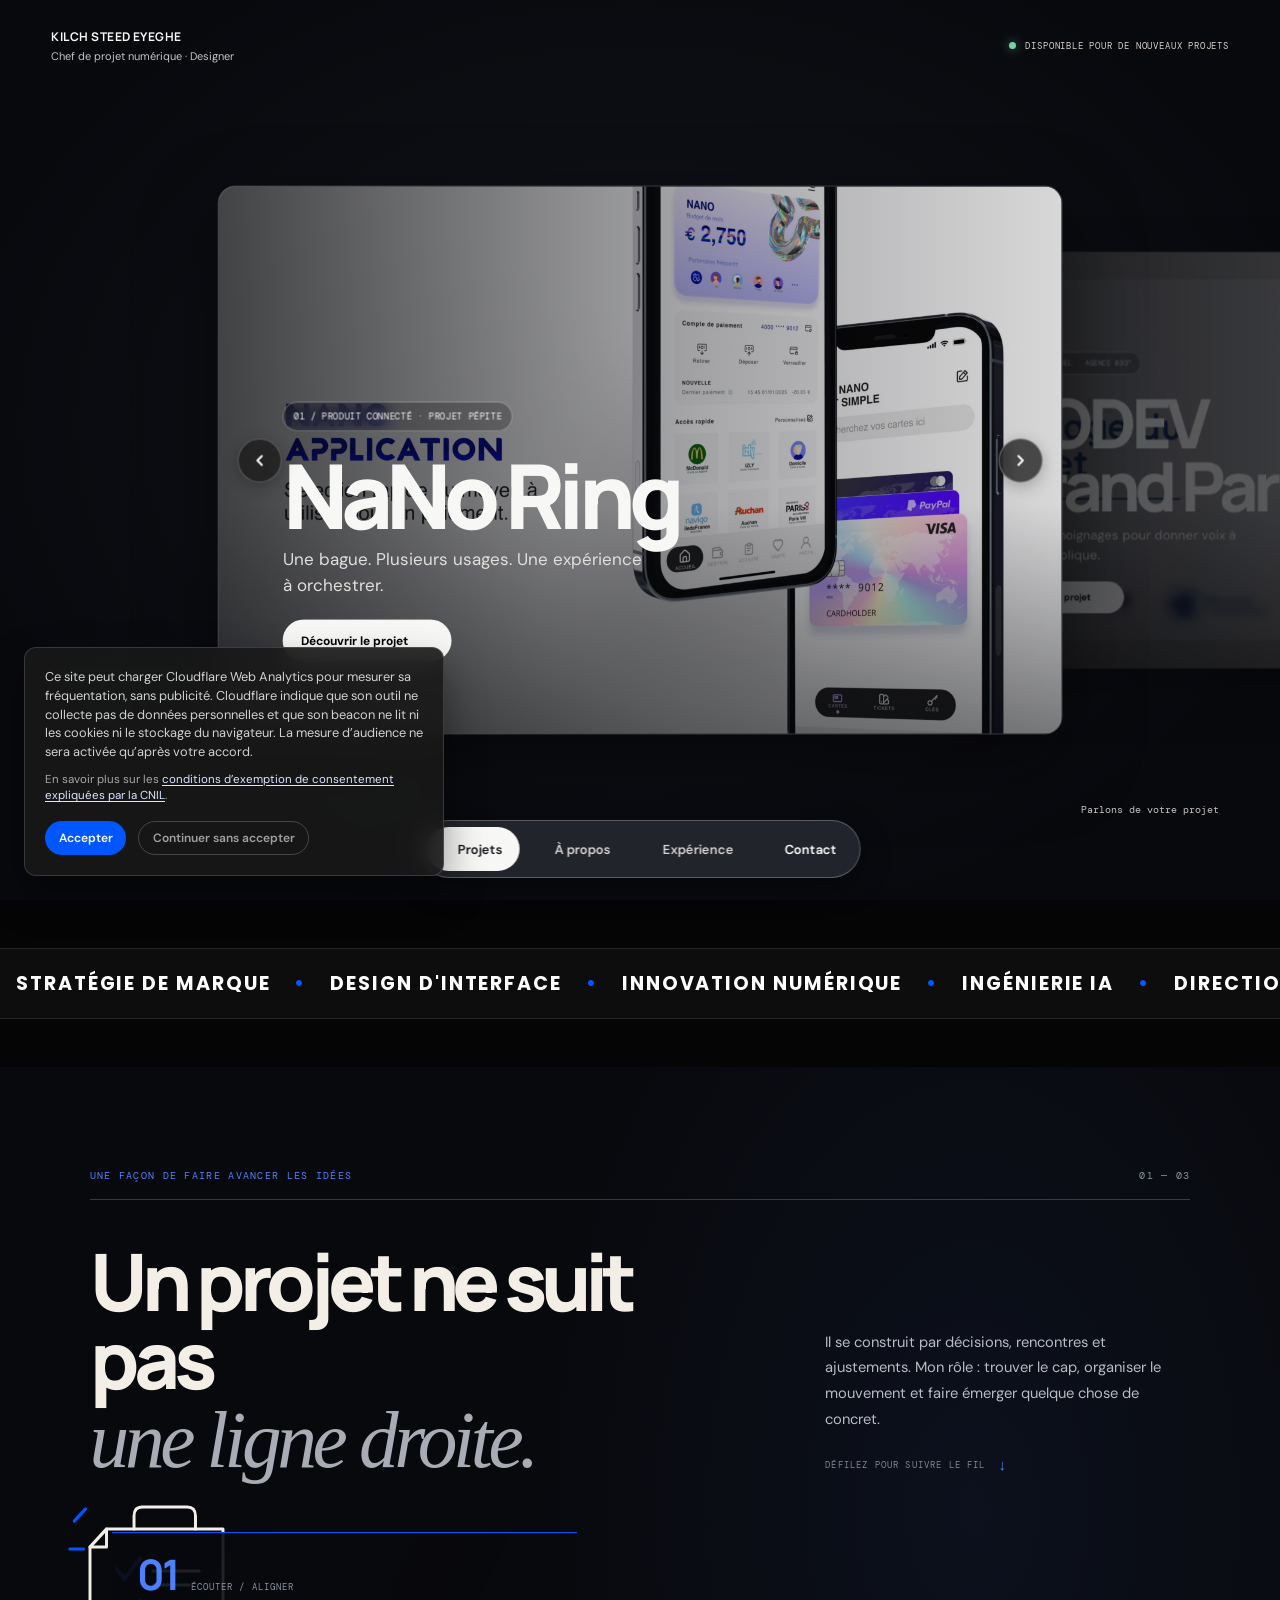
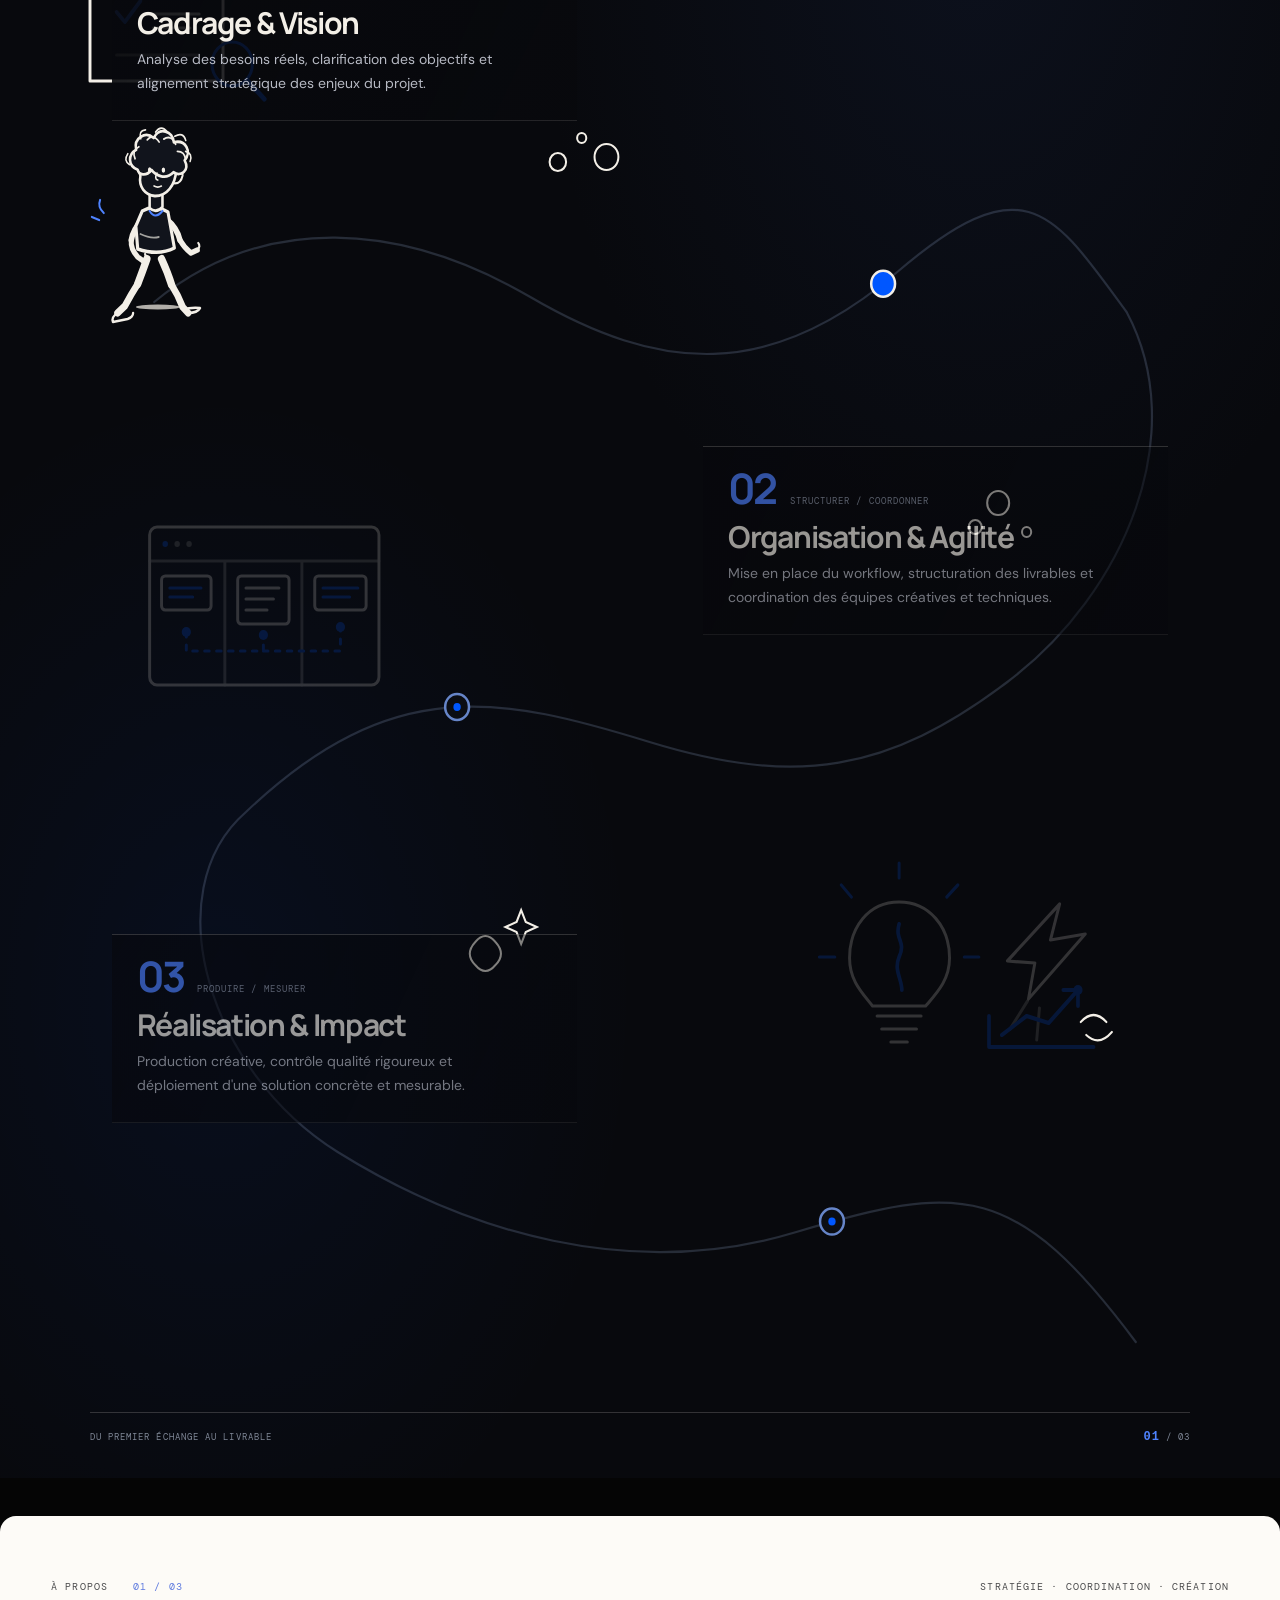
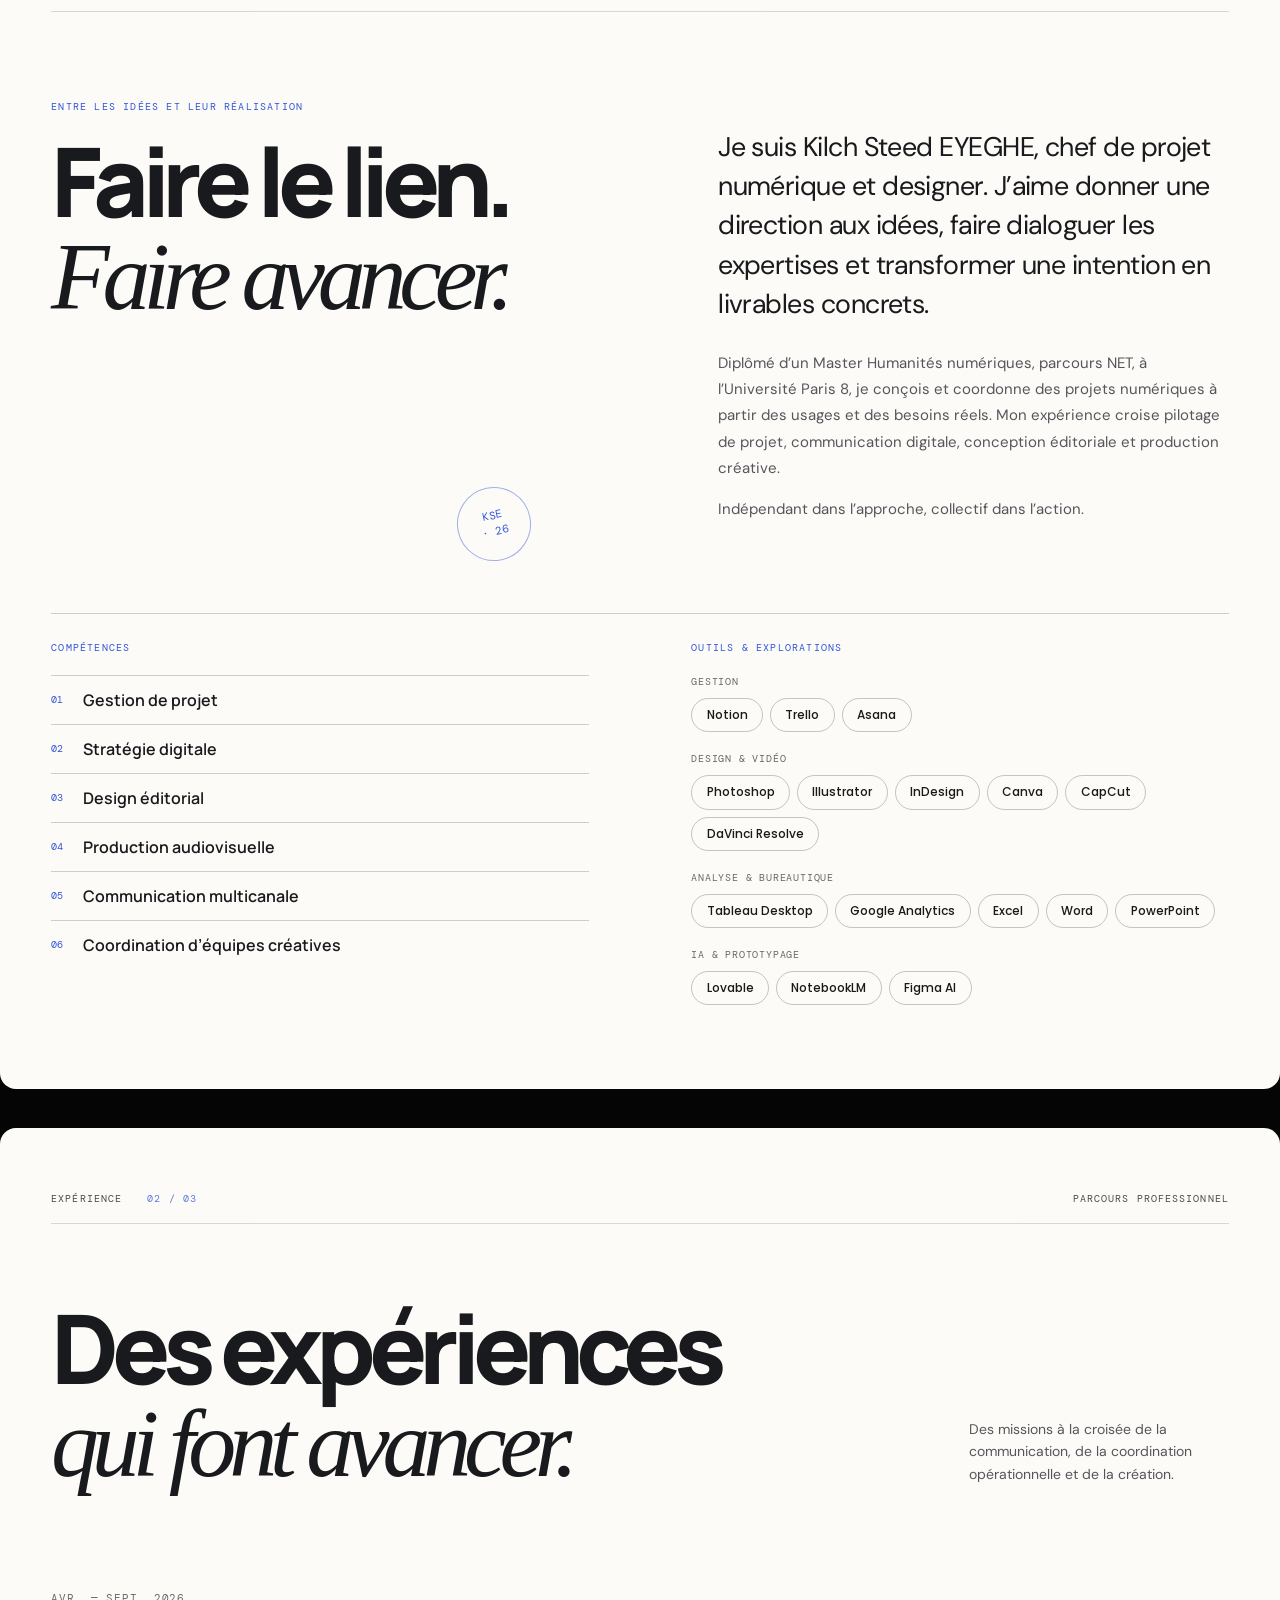
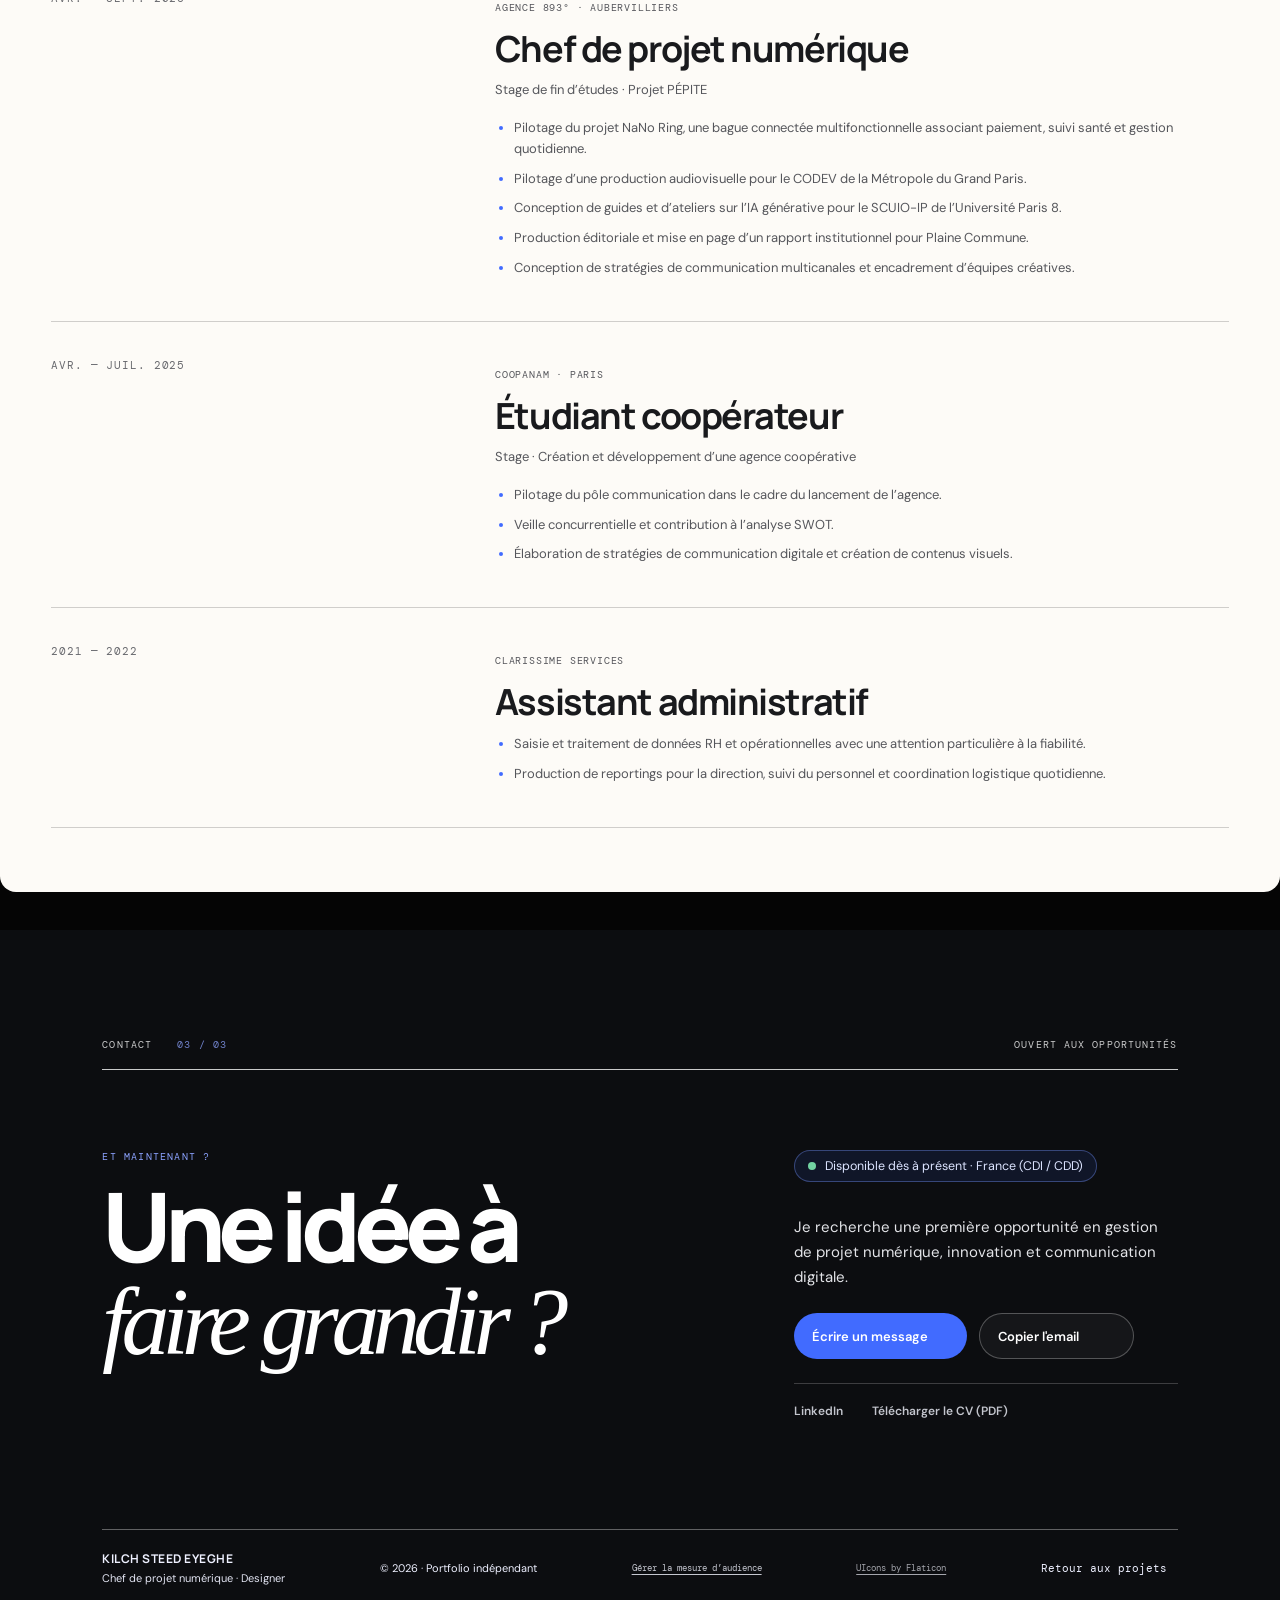
==== commit f8ad18c1: "Articuler le personnage avec des segments de membres" ====
--- a/index.html
+++ b/index.html
@@ -179,20 +179,32 @@
             <g class="process-walker__drawing" fill="none" stroke="#F3EFE7" stroke-width="3.2" stroke-linecap="round" stroke-linejoin="round">
               <ellipse cx="4" cy="5" rx="24" ry="2.5" fill="#F3EFE7" stroke="none" opacity=".72"/>
               <g id="process-leg-back">
-                <path d="M-8 -43 C-13 -29 -24 -15 -35 -4 L-43 1" stroke-width="8"/>
-                <path d="M-43 1 Q-49 5 -46 11 L-31 8 Q-25 5 -24 1" stroke-width="2.5"/>
+                <path d="M-8 -43 Q-13 -30 -18 -18 L-18 -18" stroke-width="8"/>
+                <g id="process-leg-back-shin" transform="translate(-18 -18)">
+                  <path d="M0 0 Q-7 10 -14 22 L-22 29" stroke-width="7.2"/>
+                  <path d="M-22 29 Q-29 33 -27 38 L-11 35 Q-5 33 -5 29" stroke-width="2.5"/>
+                </g>
               </g>
               <g id="process-leg-front">
-                <path d="M8 -43 C18 -31 27 -19 31 -6 L39 0" stroke-width="8"/>
-                <path d="M39 0 Q48 -1 53 -6 Q42 -7 34 -5" stroke-width="2.5"/>
+                <path d="M8 -43 Q15 -29 19 -17 L19 -17" stroke-width="8"/>
+                <g id="process-leg-front-shin" transform="translate(19 -17)">
+                  <path d="M0 0 Q7 10 12 22 L18 28" stroke-width="7.2"/>
+                  <path d="M18 28 Q28 28 31 23 Q20 22 13 25" stroke-width="2.5"/>
+                </g>
               </g>
               <g id="process-arm-back">
-                <path d="M-12 -83 Q-25 -73 -28 -59 L-19 -48" stroke-width="6"/>
-                <path d="M-19 -48 Q-15 -44 -11 -48" stroke-width="2.4"/>
+                <path d="M-12 -83 Q-23 -73 -25 -62" stroke-width="6"/>
+                <g id="process-arm-back-forearm" transform="translate(-25 -62)">
+                  <path d="M0 0 Q-1 9 7 17 L13 21" stroke-width="5.5"/>
+                  <path d="M13 21 Q17 18 15 14" stroke-width="2.3"/>
+                </g>
               </g>
               <g id="process-arm-front">
-                <path d="M13 -83 Q27 -75 34 -63 L43 -69" stroke-width="6"/>
-                <path d="M43 -69 Q48 -73 45 -77" stroke-width="2.4"/>
+                <path d="M13 -83 Q25 -74 28 -62" stroke-width="6"/>
+                <g id="process-arm-front-forearm" transform="translate(28 -62)">
+                  <path d="M0 0 Q5 8 12 13 L19 10" stroke-width="5.5"/>
+                  <path d="M19 10 Q23 6 20 3" stroke-width="2.3"/>
+                </g>
               </g>
               <g id="process-torso">
                 <path d="M-13 -91 Q0 -98 15 -90 L22 -54 Q5 -46 -18 -53 L-20 -76 Z" fill="#11141C" stroke-width="3.4"/>
@@ -205,6 +217,7 @@
                 <path d="M20 -132 Q31 -138 31 -127 Q29 -118 21 -119" stroke-width="2.2"/>
                 <path d="M-18 -132 C-29 -136 -29 -147 -20 -152 C-23 -164 -10 -171 -1 -164 C5 -176 20 -171 21 -160 C34 -163 41 -151 33 -142 C39 -132 29 -125 21 -130 C13 -122 2 -126 -3 -132 C-9 -125 -17 -127 -18 -132 Z" fill="#11141C" stroke-width="2.8"/>
                 <path d="M-21 -143 Q-25 -151 -17 -155 M-8 -162 Q-2 -169 5 -160 M10 -163 Q18 -168 23 -158 M25 -151 Q33 -151 34 -143" stroke-width="1.8"/>
+                <path d="M-27 -137 Q-34 -141 -29 -148 M-15 -163 Q-18 -171 -10 -172 M1 -170 Q7 -178 14 -170 M22 -166 Q31 -171 34 -162 M34 -151 Q42 -149 39 -141" stroke-width="1.7"/>
                 <ellipse cx="-5" cy="-132" rx="1.9" ry="2.7" fill="#F3EFE7" stroke="none"/>
                 <ellipse cx="10" cy="-132" rx="1.9" ry="2.7" fill="#F3EFE7" stroke="none"/>
                 <path d="M3 -129 Q0 -123 4 -122 M0 -116 Q4 -114 8 -116" stroke-width="1.7"/>
--- a/styles.css
+++ b/styles.css
@@ -1301,3 +1301,17 @@
     transform: none;
   }
 }
+
+
+/* CHARACTER V2 — organic doodle details */
+.process-doodles { pointer-events:none; }
+.process-doodle-bubble { transform-box:fill-box; transform-origin:center; animation:doodleDrift 4.8s ease-in-out infinite; }
+.process-doodle-bubble.bubble-b { animation-delay:-1.3s; }
+.process-doodle-bubble.bubble-c { animation-delay:-2.4s; }
+.process-doodle-bubble.bubble-d { animation-delay:-3.1s; }
+@keyframes doodleDrift {
+  0%,100% { transform:translate3d(0,0,0) rotate(-2deg); opacity:.55; }
+  50% { transform:translate3d(0,-10px,0) rotate(3deg); opacity:1; }
+}
+#process-walker .process-walker__drawing { filter:none; }
+@media (prefers-reduced-motion:reduce) { .process-doodle-bubble { animation:none; } }
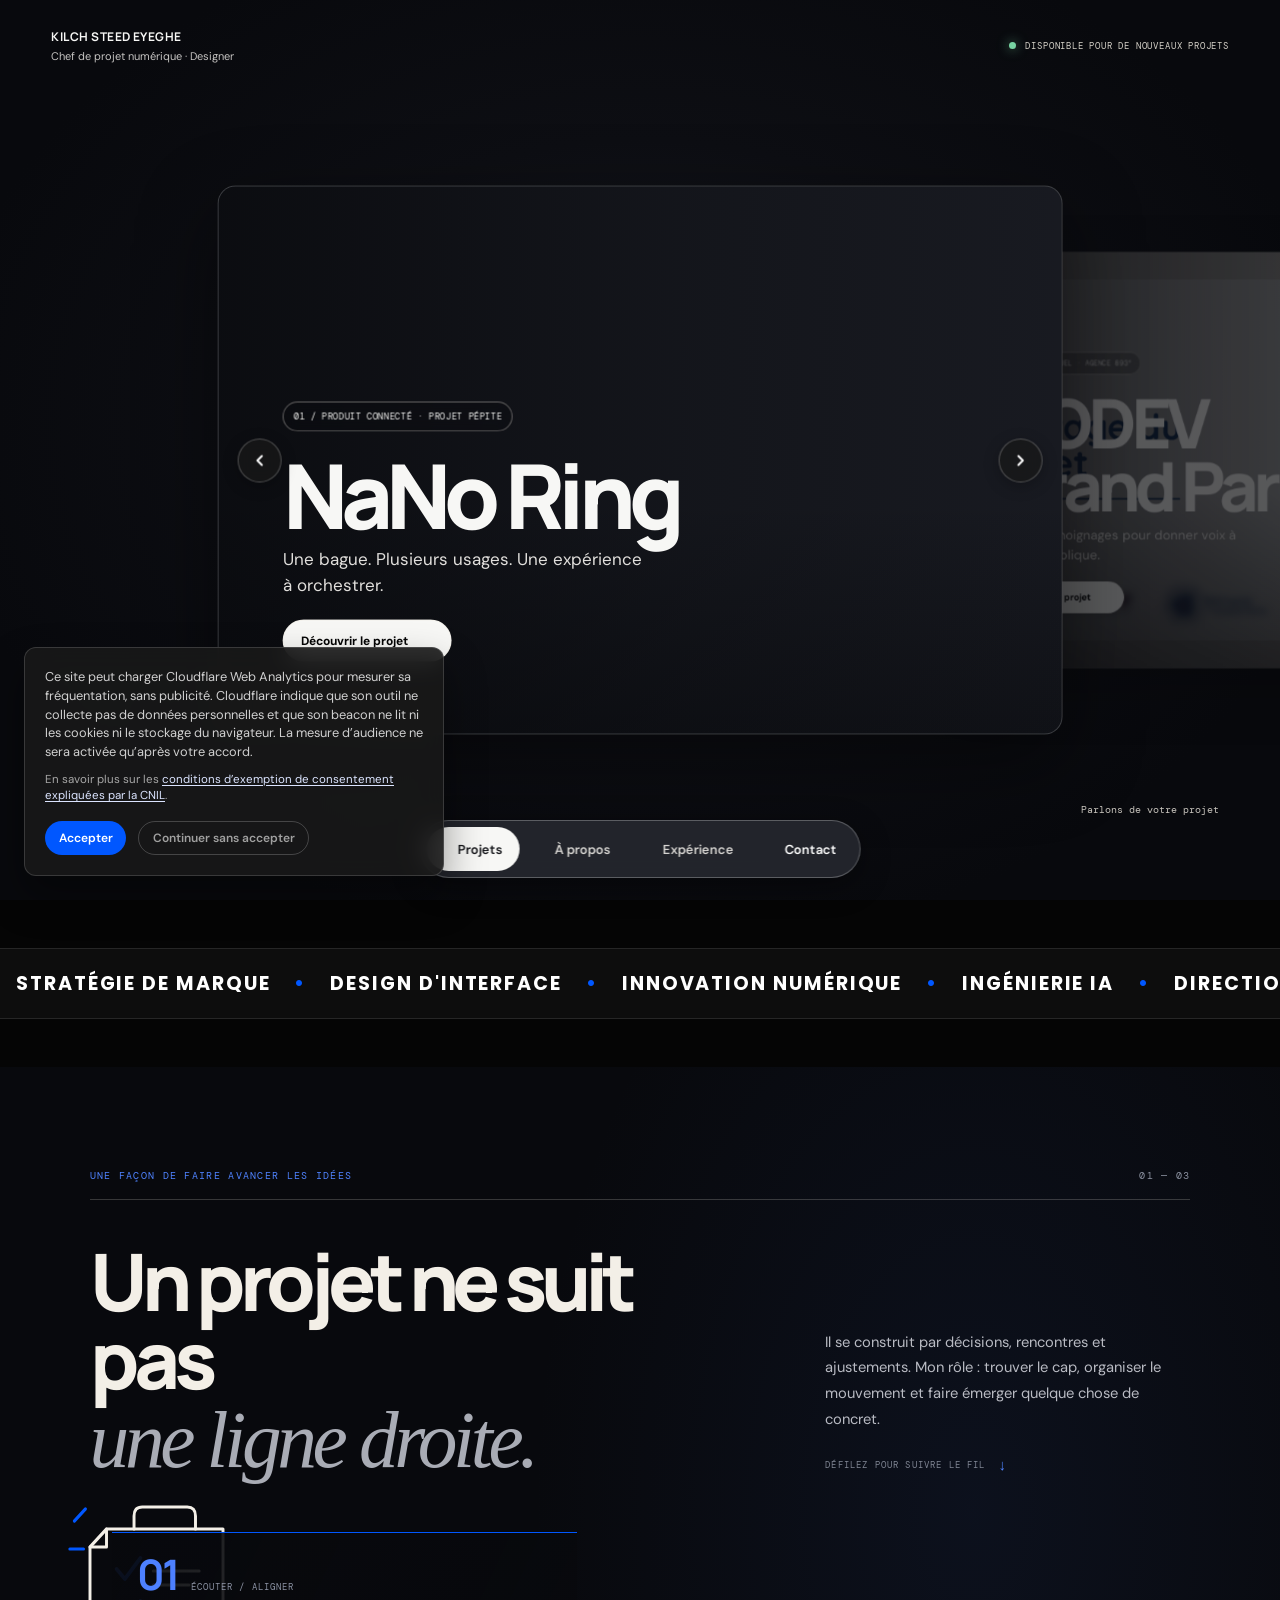
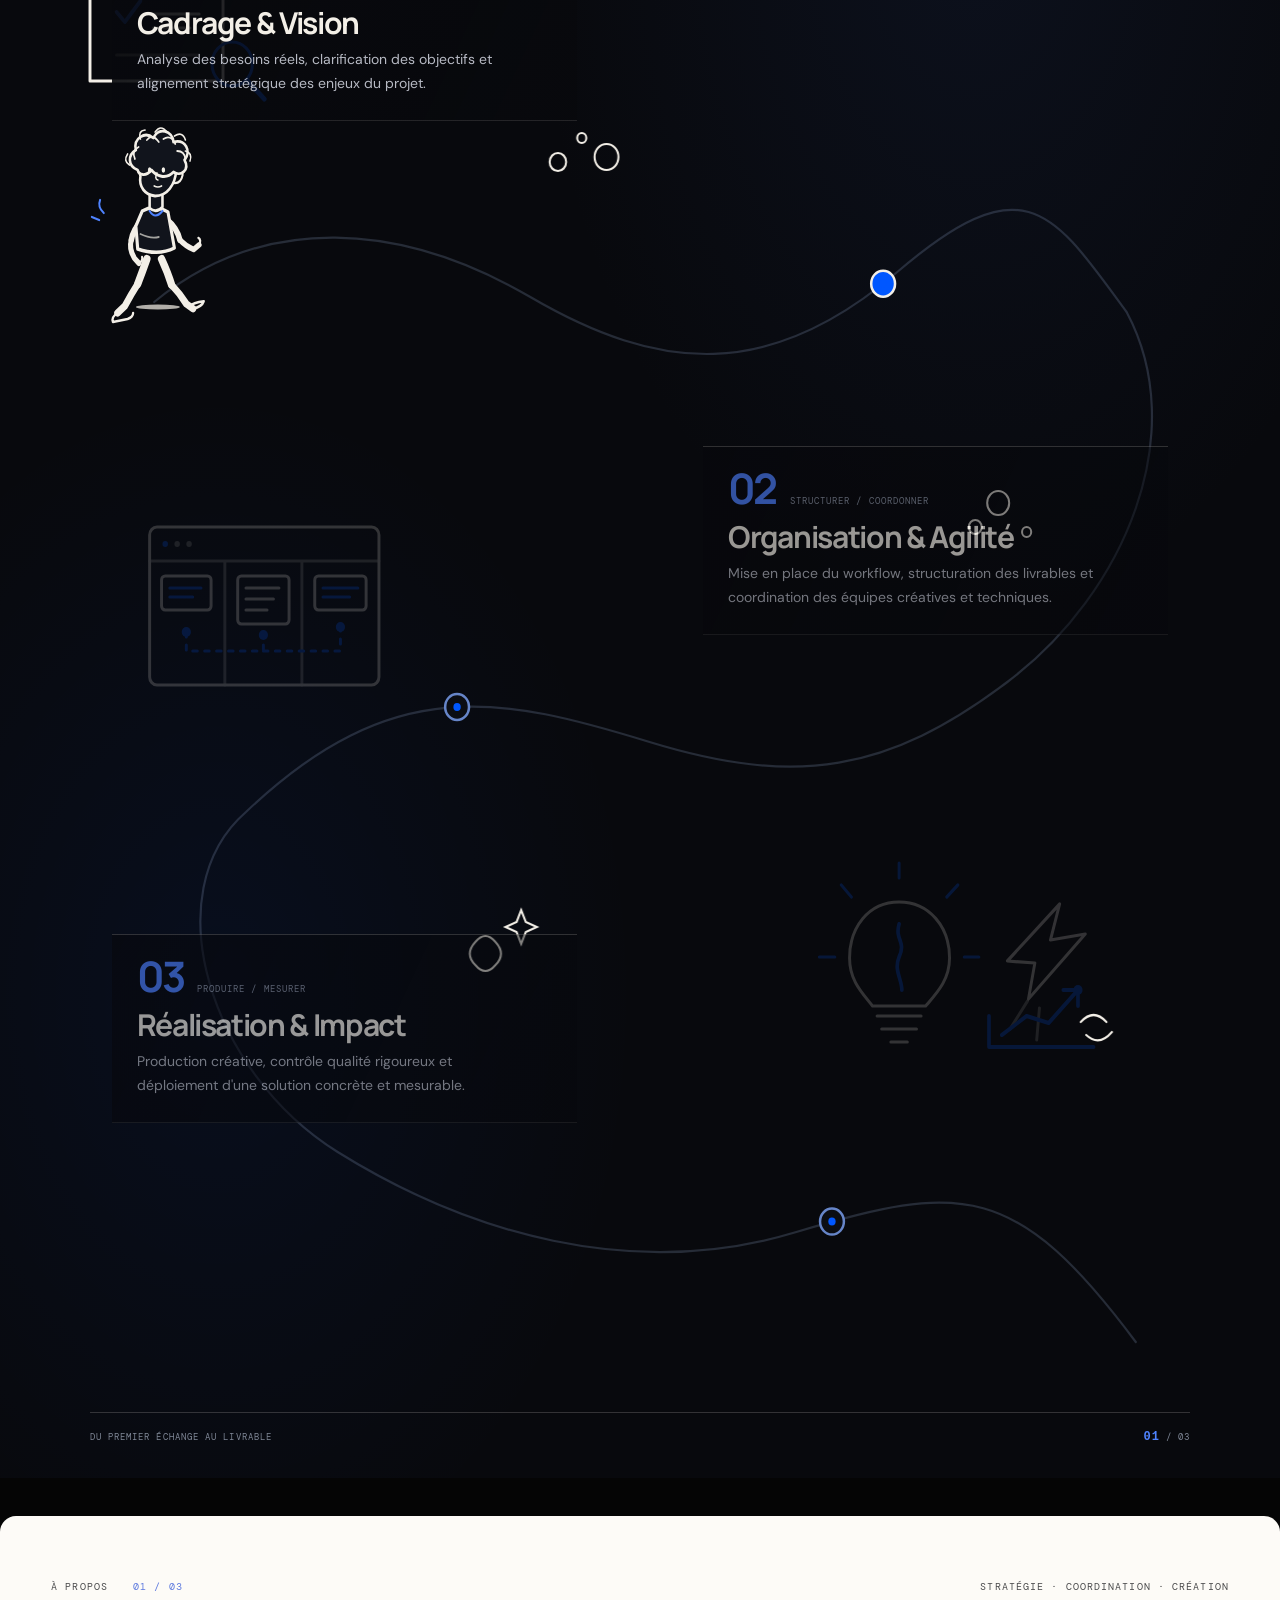
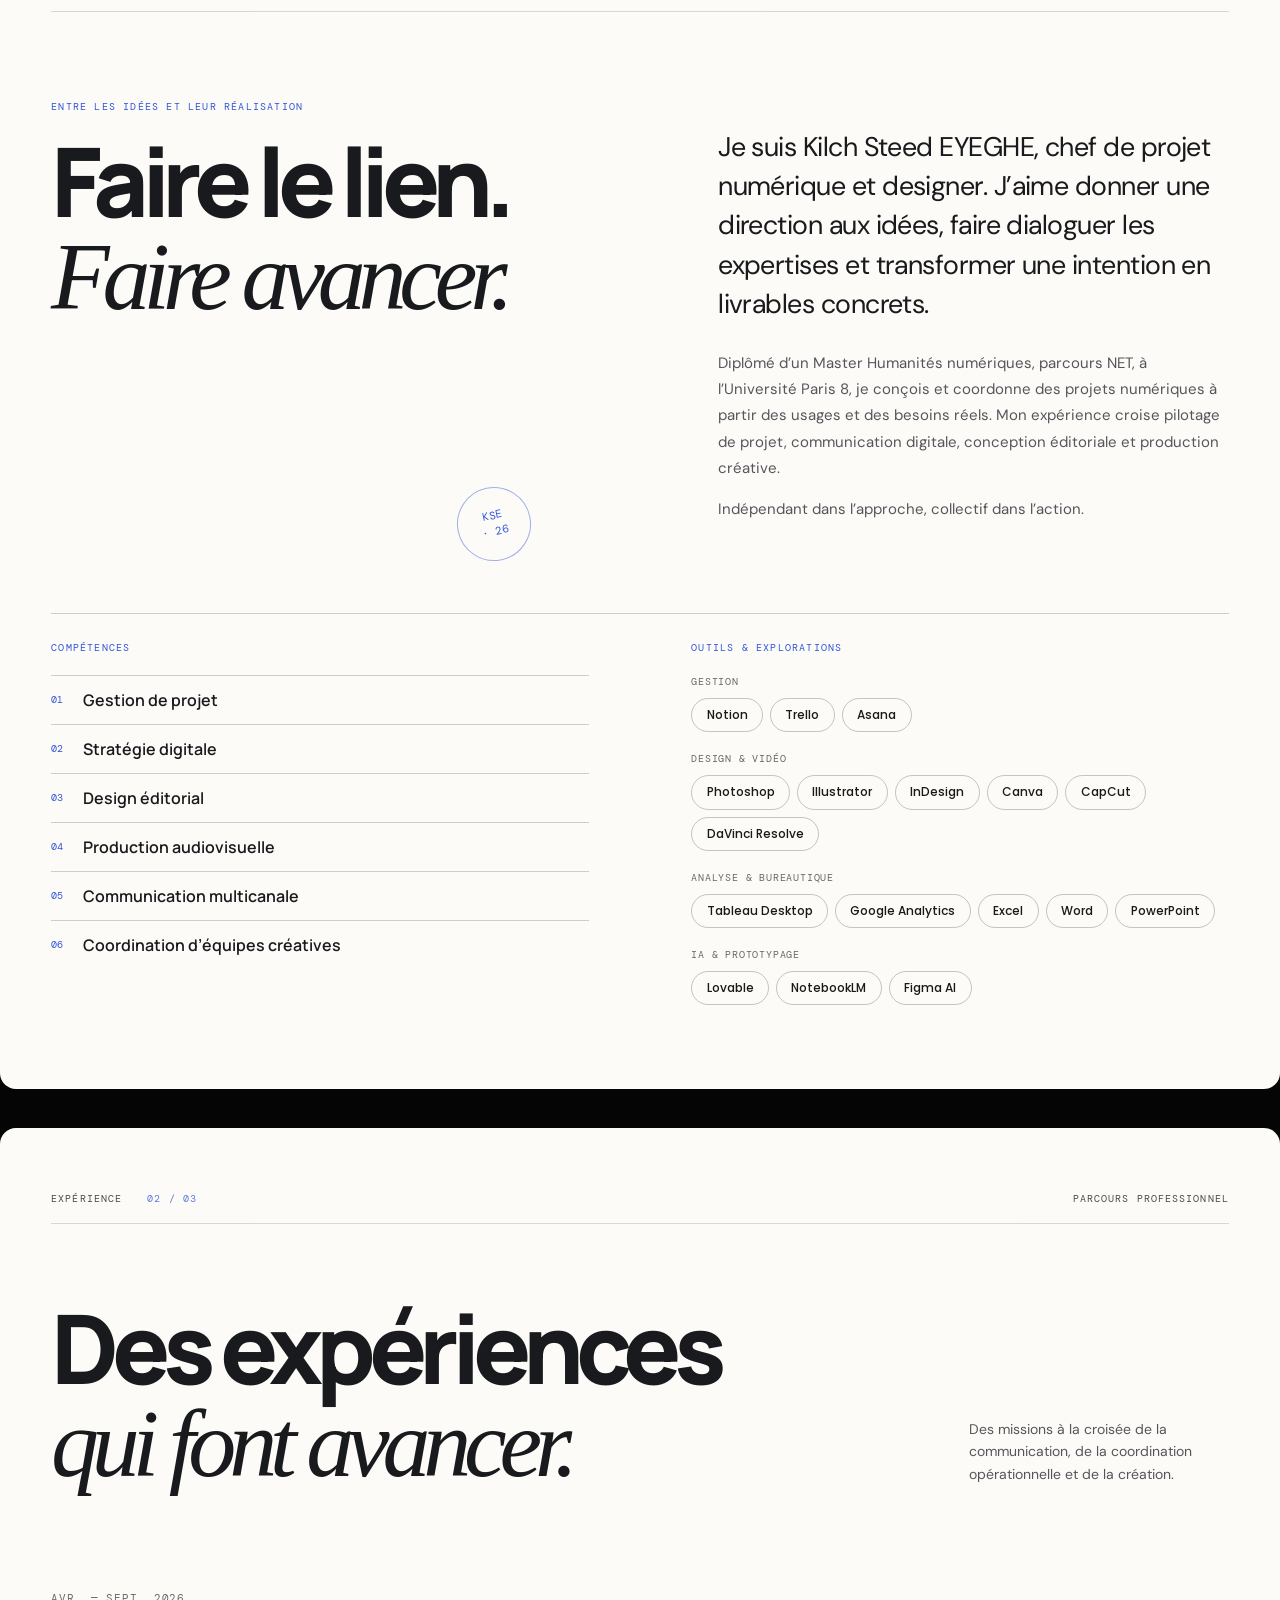
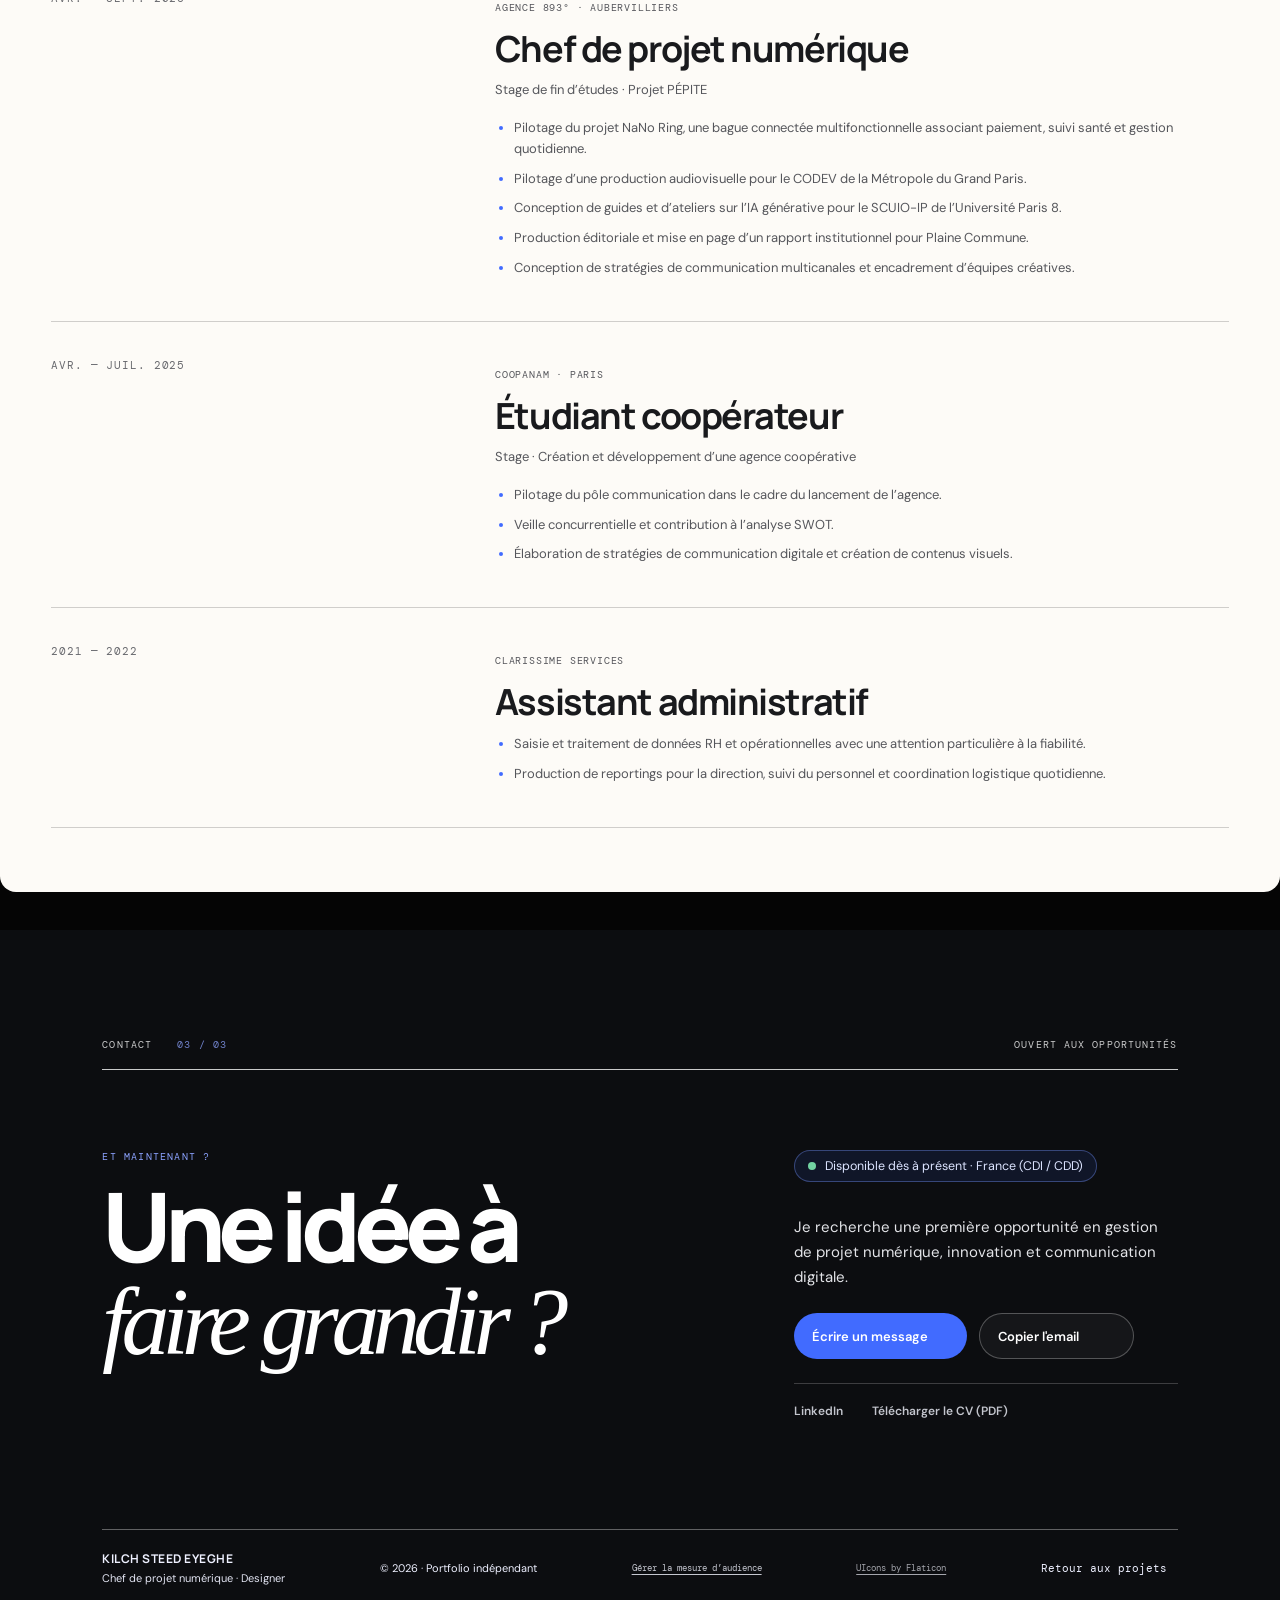
==== commit 662b2994: "Séparer les cheveux du visage pour une animation plus naturelle" ====
--- a/index.html
+++ b/index.html
@@ -215,9 +215,11 @@
               <g id="process-head">
                 <path d="M-15 -126 C-20 -140 -12 -153 1 -155 C15 -157 25 -147 24 -132 C23 -117 14 -106 1 -106 C-10 -107 -17 -115 -15 -126 Z" fill="#11141C" stroke-width="2.8"/>
                 <path d="M20 -132 Q31 -138 31 -127 Q29 -118 21 -119" stroke-width="2.2"/>
-                <path d="M-18 -132 C-29 -136 -29 -147 -20 -152 C-23 -164 -10 -171 -1 -164 C5 -176 20 -171 21 -160 C34 -163 41 -151 33 -142 C39 -132 29 -125 21 -130 C13 -122 2 -126 -3 -132 C-9 -125 -17 -127 -18 -132 Z" fill="#11141C" stroke-width="2.8"/>
-                <path d="M-21 -143 Q-25 -151 -17 -155 M-8 -162 Q-2 -169 5 -160 M10 -163 Q18 -168 23 -158 M25 -151 Q33 -151 34 -143" stroke-width="1.8"/>
-                <path d="M-27 -137 Q-34 -141 -29 -148 M-15 -163 Q-18 -171 -10 -172 M1 -170 Q7 -178 14 -170 M22 -166 Q31 -171 34 -162 M34 -151 Q42 -149 39 -141" stroke-width="1.7"/>
+                <g id="process-hair">
+                  <path d="M-18 -132 C-29 -136 -29 -147 -20 -152 C-23 -164 -10 -171 -1 -164 C5 -176 20 -171 21 -160 C34 -163 41 -151 33 -142 C39 -132 29 -125 21 -130 C13 -122 2 -126 -3 -132 C-9 -125 -17 -127 -18 -132 Z" fill="#11141C" stroke-width="2.8"/>
+                  <path d="M-21 -143 Q-25 -151 -17 -155 M-8 -162 Q-2 -169 5 -160 M10 -163 Q18 -168 23 -158 M25 -151 Q33 -151 34 -143" stroke-width="1.8"/>
+                  <path d="M-27 -137 Q-34 -141 -29 -148 M-15 -163 Q-18 -171 -10 -172 M1 -170 Q7 -178 14 -170 M22 -166 Q31 -171 34 -162 M34 -151 Q42 -149 39 -141" stroke-width="1.7"/>
+                </g>
                 <ellipse cx="-5" cy="-132" rx="1.9" ry="2.7" fill="#F3EFE7" stroke="none"/>
                 <ellipse cx="10" cy="-132" rx="1.9" ry="2.7" fill="#F3EFE7" stroke="none"/>
                 <path d="M3 -129 Q0 -123 4 -122 M0 -116 Q4 -114 8 -116" stroke-width="1.7"/>
--- a/styles.css
+++ b/styles.css
@@ -1303,15 +1303,38 @@
 }
 
 
-/* CHARACTER V2 — organic doodle details */
+/* CHARACTER V3 — hand-drawn motion, with deliberately varied rhythms */
 .process-doodles { pointer-events:none; }
-.process-doodle-bubble { transform-box:fill-box; transform-origin:center; animation:doodleDrift 4.8s ease-in-out infinite; }
-.process-doodle-bubble.bubble-b { animation-delay:-1.3s; }
-.process-doodle-bubble.bubble-c { animation-delay:-2.4s; }
-.process-doodle-bubble.bubble-d { animation-delay:-3.1s; }
-@keyframes doodleDrift {
-  0%,100% { transform:translate3d(0,0,0) rotate(-2deg); opacity:.55; }
-  50% { transform:translate3d(0,-10px,0) rotate(3deg); opacity:1; }
+.process-doodle-bubble {
+  transform-box:fill-box;
+  transform-origin:center;
+  will-change:transform,opacity;
+}
+.process-doodle-bubble.bubble-a { animation:doodleDriftA 5.7s ease-in-out infinite; }
+.process-doodle-bubble.bubble-b { animation:doodleDriftB 6.4s ease-in-out -1.8s infinite; }
+.process-doodle-bubble.bubble-c { animation:doodleDriftC 5.1s ease-in-out -2.6s infinite; }
+.process-doodle-bubble.bubble-d { animation:doodleDriftD 7.2s ease-in-out -3.4s infinite; }
+@keyframes doodleDriftA {
+  0%,100% { transform:translate(0,0) rotate(-3deg); opacity:.58; }
+  35% { transform:translate(5px,-7px) rotate(1deg); opacity:.92; }
+  72% { transform:translate(-2px,-12px) rotate(4deg); opacity:.72; }
+}
+@keyframes doodleDriftB {
+  0%,100% { transform:translate(0,0) rotate(2deg); opacity:.52; }
+  42% { transform:translate(-7px,-9px) rotate(-4deg); opacity:1; }
+  78% { transform:translate(3px,-4px) rotate(1deg); opacity:.68; }
+}
+@keyframes doodleDriftC {
+  0%,100% { transform:translate(0,0) rotate(0); opacity:.62; }
+  28% { transform:translate(4px,-5px) rotate(7deg); opacity:.9; }
+  65% { transform:translate(-5px,-10px) rotate(-5deg); opacity:.74; }
+}
+@keyframes doodleDriftD {
+  0%,100% { transform:translate(0,0) rotate(-2deg); opacity:.5; }
+  48% { transform:translate(-4px,-8px) rotate(5deg); opacity:.88; }
 }
 #process-walker .process-walker__drawing { filter:none; }
-@media (prefers-reduced-motion:reduce) { .process-doodle-bubble { animation:none; } }
+#process-walker { transform-origin:center; }
+@media (prefers-reduced-motion:reduce) {
+  .process-doodle-bubble { animation:none; will-change:auto; }
+}
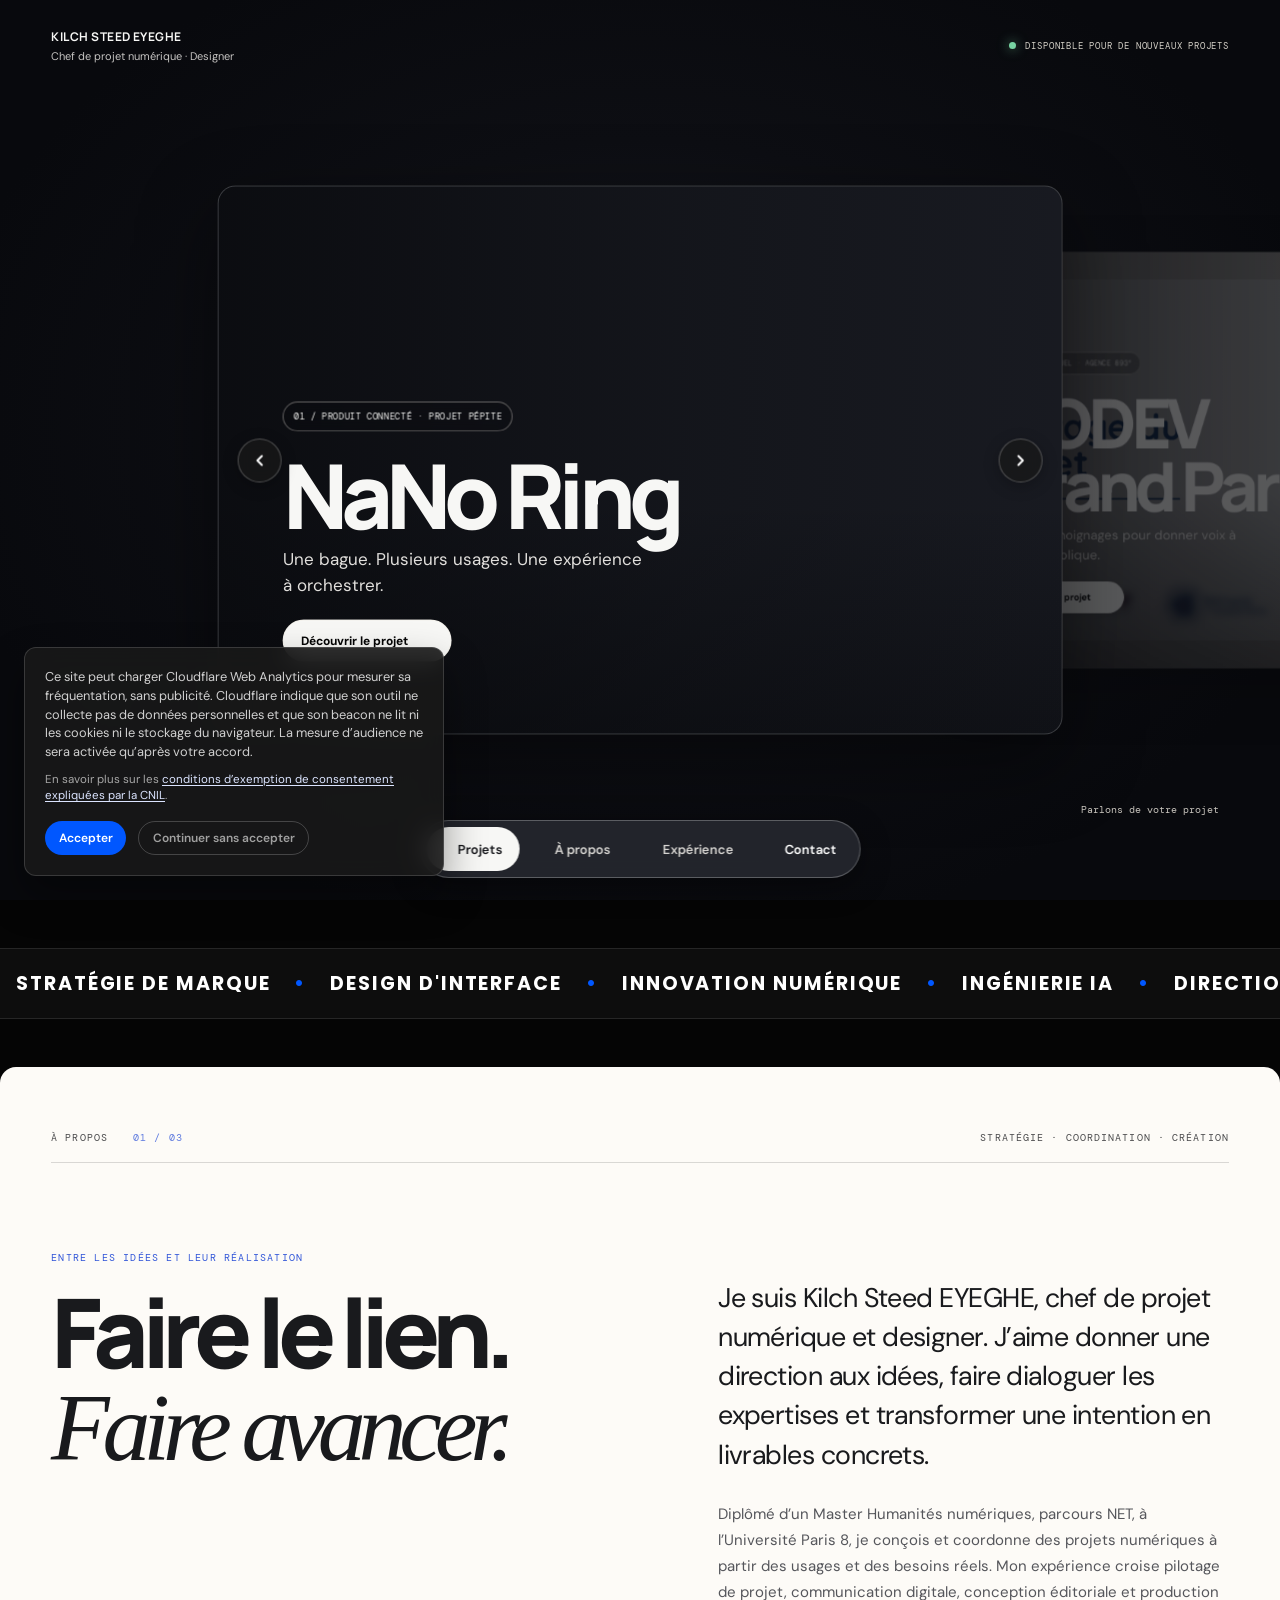
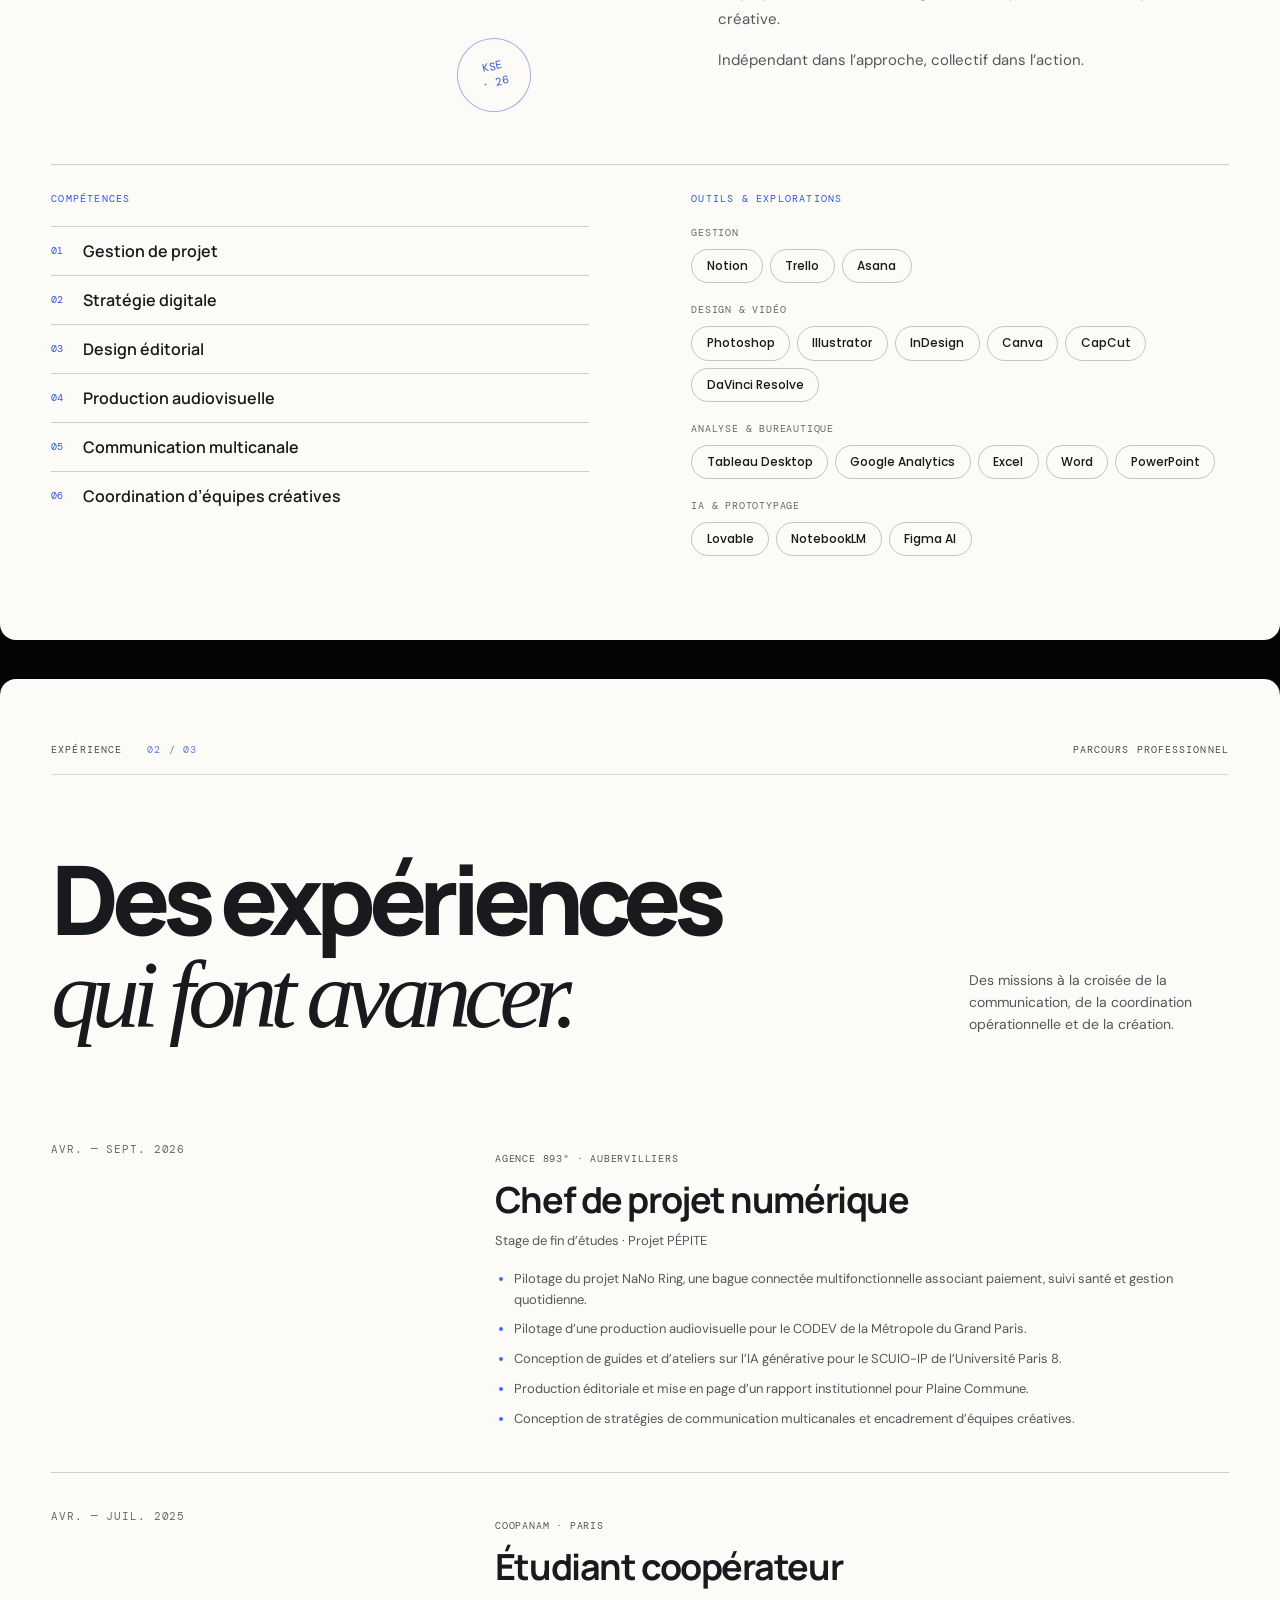
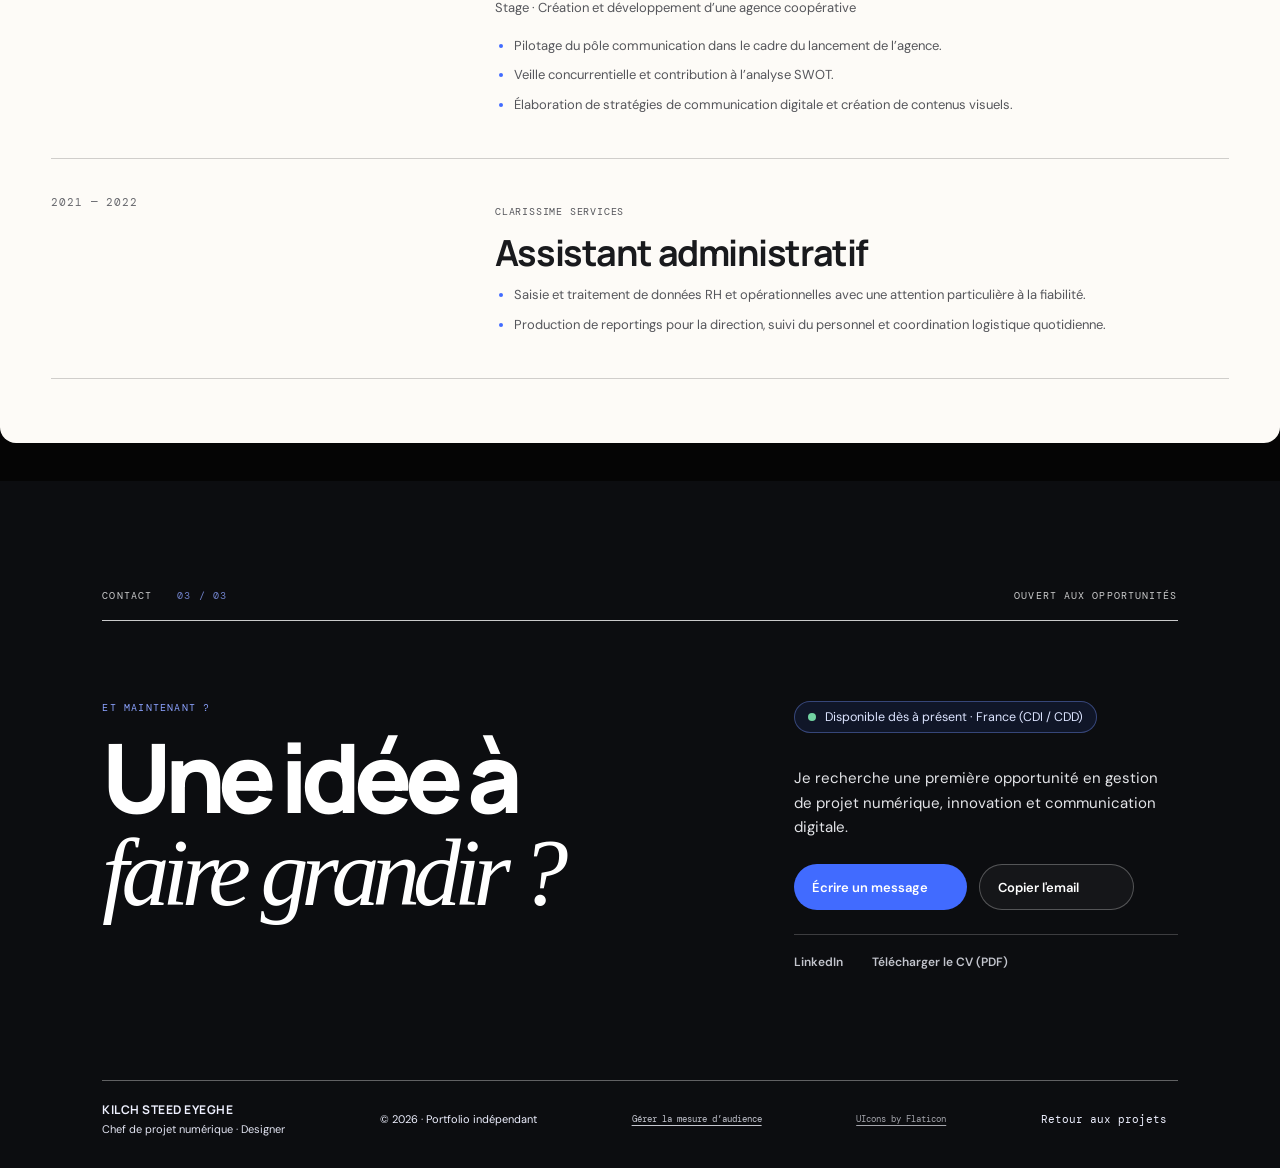
==== commit 91ffdf70: "Restaurer le portfolio à son état du 2 novembre" ====
--- a/index.html
+++ b/index.html
@@ -7,9 +7,9 @@
   <link rel="icon" type="image/svg+xml" href="assets/favicon.svg?v=portfolio-k-20261031" sizes="any">
   <meta name="description" content="Portfolio de Kilch Steed EYEGHE : gestion de projet numérique, communication digitale et design.">
   <title>Kilch Steed EYEGHE — Portfolio</title>
-  <link rel="stylesheet" href="styles.css?v=process-story-character-v2-20261104">
+  <link rel="stylesheet" href="styles.css?v=gallery-crossfade-20261102">
   <script src="preloader.js?v=public-loader-20261030"></script>
-  <script src="script.js?v=process-story-character-v2-20261104" defer></script>
+  <script src="script.js?v=active-gallery-autoplay-2800-20261102" defer></script>
   <link rel="stylesheet" href="https://cdn-uicons.flaticon.com/2.1.0/uicons-bold-straight/css/uicons-bold-straight.css">
   <link rel="stylesheet" href="https://cdn-uicons.flaticon.com/2.1.0/uicons-solid-rounded/css/uicons-solid-rounded.css">
 </head>
@@ -93,181 +93,6 @@
       </div>
     </section>
 
-    <!-- PROCESS STORY : UN FIL CONDUCTEUR DU BRIEF AU LIVRABLE -->
-    <section class="process-story" id="processus" aria-labelledby="process-story-title">
-      <header class="process-story__intro">
-        <div class="process-story__eyebrow">
-          <span>UNE FAÇON DE FAIRE AVANCER LES IDÉES</span>
-          <span>01 — 03</span>
-        </div>
-        <div class="process-story__heading">
-          <h2 id="process-story-title">Un projet ne suit pas<br><em>une ligne droite.</em></h2>
-          <div class="process-story__lead">
-            <p>Il se construit par décisions, rencontres et ajustements. Mon rôle : trouver le cap, organiser le mouvement et faire émerger quelque chose de concret.</p>
-            <span class="process-story__scroll" aria-hidden="true">DÉFILEZ POUR SUIVRE LE FIL <span>↓</span></span>
-          </div>
-        </div>
-      </header>
-
-      <div class="process-map" data-process-map>
-        <svg class="process-artwork" id="process-artwork" xmlns="http://www.w3.org/2000/svg" viewBox="0 0 1200 1500" preserveAspectRatio="none" aria-hidden="true">
-          <defs>
-            <linearGradient id="process-blue-glow" x1="0" y1="0" x2="1" y2="1">
-              <stop offset="0" stop-color="#4A7BFF"/>
-              <stop offset="1" stop-color="#0057FF"/>
-            </linearGradient>
-          </defs>
-
-          <path class="process-route-base" d="M 70 390 C 190 300 340 310 480 385 S 740 470 880 360 S 1050 300 1130 400 C 1200 520 1130 680 1000 770 S 770 875 610 830 S 330 760 170 900 C 70 980 130 1160 270 1240 S 590 1370 770 1320 S 1010 1270 1140 1430"/>
-          <path class="process-route-progress" id="process-route-progress" d="M 70 390 C 190 300 340 310 480 385 S 740 470 880 360 S 1050 300 1130 400 C 1200 520 1130 680 1000 770 S 770 875 610 830 S 330 760 170 900 C 70 980 130 1160 270 1240 S 590 1370 770 1320 S 1010 1270 1140 1430"/>
-
-          <!-- 01 / Brief : cadrer avant de produire -->
-          <g class="process-scene process-scene--brief" id="process-scene-01" data-process-scene="0" transform="translate(860 105)" fill="none" stroke="#F3EFE7" stroke-width="3.2" stroke-linecap="round" stroke-linejoin="round">
-            <path d="M18 22 H145 V174 H0 V40 Z"/>
-            <path d="M18 22 V40 H0"/>
-            <path d="M48 22 V9 Q48 0 57 0 H106 Q115 0 115 9 V22"/>
-            <path d="M29 62 L38 72 L55 51" stroke="url(#process-blue-glow)" stroke-width="4"/>
-            <path d="M69 64 H119 M69 78 H108"/>
-            <path d="M29 105 L38 115 L55 94" stroke="url(#process-blue-glow)" stroke-width="4"/>
-            <path d="M69 107 H119 M69 121 H109"/>
-            <path d="M29 148 H118" opacity=".45"/>
-            <circle cx="155" cy="157" r="22" stroke="#0057FF"/>
-            <path d="M171 173 L190 192" stroke="#0057FF" stroke-width="5"/>
-            <path d="M-17 14 L-5 2 M-22 42 H-7" stroke="#0057FF"/>
-          </g>
-
-          <!-- 02 / Organisation : relier les personnes et les étapes -->
-          <g class="process-scene process-scene--workflow" id="process-scene-02" data-process-scene="1" transform="translate(65 615)" fill="none" stroke="#F3EFE7" stroke-width="3.2" stroke-linecap="round" stroke-linejoin="round">
-            <rect x="0" y="0" width="250" height="158" rx="8"/>
-            <path d="M0 34 H250 M82 34 V158 M166 34 V158" opacity=".55"/>
-            <circle cx="17" cy="17" r="3" fill="#0057FF" stroke="none"/>
-            <circle cx="30" cy="17" r="3" fill="#F3EFE7" stroke="none" opacity=".55"/>
-            <circle cx="43" cy="17" r="3" fill="#F3EFE7" stroke="none" opacity=".55"/>
-            <rect x="13" y="49" width="54" height="34" rx="4"/>
-            <path d="M22 61 H56 M22 70 H47" stroke="#0057FF"/>
-            <rect x="96" y="49" width="56" height="48" rx="4"/>
-            <path d="M105 61 H141 M105 72 H135 M105 83 H128"/>
-            <rect x="180" y="49" width="56" height="34" rx="4"/>
-            <path d="M189 61 H227 M189 70 H218" stroke="#0057FF"/>
-            <path d="M40 105 V124 H124 V108 M124 124 H208 V100" stroke="#0057FF" stroke-dasharray="5 8"/>
-            <circle cx="40" cy="105" r="5" fill="#0057FF" stroke="none"/>
-            <circle cx="124" cy="108" r="5" fill="#0057FF" stroke="none"/>
-            <circle cx="208" cy="100" r="5" fill="#0057FF" stroke="none"/>
-          </g>
-
-          <!-- 03 / Réalisation : une idée devient une solution -->
-          <g class="process-scene process-scene--impact" id="process-scene-03" data-process-scene="2" transform="translate(810 985)" fill="none" stroke="#F3EFE7" stroke-width="3.2" stroke-linecap="round" stroke-linejoin="round">
-            <path d="M72 5 C38 5 18 31 18 61 C18 84 32 96 43 109 H101 C113 96 127 83 127 61 C127 30 105 5 72 5 Z"/>
-            <path d="M48 119 H96 M53 132 H91 M63 145 H81"/>
-            <path d="M72 27 C67 43 80 44 72 60 C66 73 75 82 75 93" stroke="#0057FF" stroke-width="4"/>
-            <path d="M72 -19 V-34 M20 0 L9 -12 M124 0 L136 -12 M2 60 H-15 M143 60 H159" stroke="#0057FF"/>
-            <path d="M190 64 L247 7 L237 43 L275 37 L213 102 L220 66 Z"/>
-            <path d="M212 104 L193 132 M225 111 L222 143" opacity=".55"/>
-            <path d="M170 150 H284 M170 150 V119 M184 138 L211 119 L235 126 L267 93" stroke="#0057FF" stroke-width="4"/>
-            <path d="M251 93 H267 V109" stroke="#0057FF" stroke-width="4"/>
-            <circle cx="267" cy="93" r="5" fill="#0057FF" stroke="none"/>
-          </g>
-
-          <!-- Repères du parcours -->
-          <g class="process-pin" id="process-pin-01"><circle r="13"/><circle r="4" class="process-pin__core"/></g>
-          <g class="process-pin" id="process-pin-02"><circle r="13"/><circle r="4" class="process-pin__core"/></g>
-          <g class="process-pin" id="process-pin-03"><circle r="13"/><circle r="4" class="process-pin__core"/></g>
-
-          <!-- Personnage original : sac, casquette et carnet. Les membres suivent le mouvement du scroll. -->
-          <!-- Personnage Kilch : silhouette athlétique, visage afro et trait dessiné à la main. -->
-          <g id="process-walker" transform="translate(70 390)">
-            <g class="process-walker__drawing" fill="none" stroke="#F3EFE7" stroke-width="3.2" stroke-linecap="round" stroke-linejoin="round">
-              <ellipse cx="4" cy="5" rx="24" ry="2.5" fill="#F3EFE7" stroke="none" opacity=".72"/>
-              <g id="process-leg-back">
-                <path d="M-8 -43 Q-13 -30 -18 -18 L-18 -18" stroke-width="8"/>
-                <g id="process-leg-back-shin" transform="translate(-18 -18)">
-                  <path d="M0 0 Q-7 10 -14 22 L-22 29" stroke-width="7.2"/>
-                  <path d="M-22 29 Q-29 33 -27 38 L-11 35 Q-5 33 -5 29" stroke-width="2.5"/>
-                </g>
-              </g>
-              <g id="process-leg-front">
-                <path d="M8 -43 Q15 -29 19 -17 L19 -17" stroke-width="8"/>
-                <g id="process-leg-front-shin" transform="translate(19 -17)">
-                  <path d="M0 0 Q7 10 12 22 L18 28" stroke-width="7.2"/>
-                  <path d="M18 28 Q28 28 31 23 Q20 22 13 25" stroke-width="2.5"/>
-                </g>
-              </g>
-              <g id="process-arm-back">
-                <path d="M-12 -83 Q-23 -73 -25 -62" stroke-width="6"/>
-                <g id="process-arm-back-forearm" transform="translate(-25 -62)">
-                  <path d="M0 0 Q-1 9 7 17 L13 21" stroke-width="5.5"/>
-                  <path d="M13 21 Q17 18 15 14" stroke-width="2.3"/>
-                </g>
-              </g>
-              <g id="process-arm-front">
-                <path d="M13 -83 Q25 -74 28 -62" stroke-width="6"/>
-                <g id="process-arm-front-forearm" transform="translate(28 -62)">
-                  <path d="M0 0 Q5 8 12 13 L19 10" stroke-width="5.5"/>
-                  <path d="M19 10 Q23 6 20 3" stroke-width="2.3"/>
-                </g>
-              </g>
-              <g id="process-torso">
-                <path d="M-13 -91 Q0 -98 15 -90 L22 -54 Q5 -46 -18 -53 L-20 -76 Z" fill="#11141C" stroke-width="3.4"/>
-                <path d="M-5 -91 Q1 -82 9 -91" stroke="#4F83FF" stroke-width="2.2"/>
-                <path d="M-15 -68 Q-4 -63 5 -65" stroke-width="1.8" opacity=".65"/>
-              </g>
-              <path d="M-5 -108 L-5 -94 Q2 -88 9 -95 L9 -109" fill="#11141C" stroke-width="2.8"/>
-              <g id="process-head">
-                <path d="M-15 -126 C-20 -140 -12 -153 1 -155 C15 -157 25 -147 24 -132 C23 -117 14 -106 1 -106 C-10 -107 -17 -115 -15 -126 Z" fill="#11141C" stroke-width="2.8"/>
-                <path d="M20 -132 Q31 -138 31 -127 Q29 -118 21 -119" stroke-width="2.2"/>
-                <g id="process-hair">
-                  <path d="M-18 -132 C-29 -136 -29 -147 -20 -152 C-23 -164 -10 -171 -1 -164 C5 -176 20 -171 21 -160 C34 -163 41 -151 33 -142 C39 -132 29 -125 21 -130 C13 -122 2 -126 -3 -132 C-9 -125 -17 -127 -18 -132 Z" fill="#11141C" stroke-width="2.8"/>
-                  <path d="M-21 -143 Q-25 -151 -17 -155 M-8 -162 Q-2 -169 5 -160 M10 -163 Q18 -168 23 -158 M25 -151 Q33 -151 34 -143" stroke-width="1.8"/>
-                  <path d="M-27 -137 Q-34 -141 -29 -148 M-15 -163 Q-18 -171 -10 -172 M1 -170 Q7 -178 14 -170 M22 -166 Q31 -171 34 -162 M34 -151 Q42 -149 39 -141" stroke-width="1.7"/>
-                </g>
-                <ellipse cx="-5" cy="-132" rx="1.9" ry="2.7" fill="#F3EFE7" stroke="none"/>
-                <ellipse cx="10" cy="-132" rx="1.9" ry="2.7" fill="#F3EFE7" stroke="none"/>
-                <path d="M3 -129 Q0 -123 4 -122 M0 -116 Q4 -114 8 -116" stroke-width="1.7"/>
-              </g>
-              <path d="M-55 -89 Q-62 -95 -59 -102 M-60 -82 L-68 -85" stroke="#4F83FF" stroke-width="2.2"/>
-            </g>
-          </g>
-          <g class="process-doodles" fill="none" stroke="#F3EFE7" stroke-width="2.2" stroke-linecap="round">
-            <g class="process-doodle-bubble bubble-a"><circle cx="510" cy="250" r="9"/><circle cx="536" cy="226" r="5"/><circle cx="563" cy="245" r="13"/></g>
-            <g class="process-doodle-bubble bubble-b"><circle cx="965" cy="615" r="7"/><circle cx="990" cy="591" r="12"/><circle cx="1021" cy="620" r="5"/></g>
-            <g class="process-doodle-bubble bubble-c"><path d="M420 1030 Q431 1018 442 1030 Q454 1042 442 1053 Q431 1065 420 1053 Q408 1042 420 1030 Z"/><path d="M465 1010 l5 -12 l5 12 l12 5 l-12 5 l-5 12 l-5 -12 l-12 -5 Z"/></g>
-            <g class="process-doodle-bubble bubble-d"><path d="M1080 1110 Q1094 1096 1108 1110 M1086 1123 Q1100 1135 1114 1120"/></g>
-          </g>
-        </svg>
-
-        <div class="process-steps">
-          <article class="process-step process-step--01" data-process-step="0">
-            <div class="process-step__meta"><span class="process-step__number">01</span><span>ÉCOUTER / ALIGNER</span></div>
-            <h3>Cadrage &amp; Vision</h3>
-            <p>Analyse des besoins réels, clarification des objectifs et alignement stratégique des enjeux du projet.</p>
-          </article>
-
-          <article class="process-step process-step--02" data-process-step="1">
-            <div class="process-step__meta"><span class="process-step__number">02</span><span>STRUCTURER / COORDONNER</span></div>
-            <h3>Organisation &amp; Agilité</h3>
-            <p>Mise en place du workflow, structuration des livrables et coordination des équipes créatives et techniques.</p>
-          </article>
-
-          <article class="process-step process-step--03" data-process-step="2">
-            <div class="process-step__meta"><span class="process-step__number">03</span><span>PRODUIRE / MESURER</span></div>
-            <h3>Réalisation &amp; Impact</h3>
-            <p>Production créative, contrôle qualité rigoureux et déploiement d'une solution concrète et mesurable.</p>
-          </article>
-        </div>
-      </div>
-
-      <div class="process-story__footer" aria-hidden="true">
-        <span>DU PREMIER ÉCHANGE AU LIVRABLE</span>
-        <span><b id="process-current-step">01</b> / 03</span>
-      </div>
-    </section>
-
-
-
-
-
-
-
     <section class="about-section" id="profil" aria-labelledby="about-title">
       <div class="section-topline"><p>À PROPOS <span>01 / 03</span></p><p>STRATÉGIE · COORDINATION · CRÉATION</p></div>
       <div class="about-layout"><div class="about-heading"><p class="eyebrow">ENTRE LES IDÉES ET LEUR RÉALISATION</p><h2 id="about-title">Faire le lien.<br><em>Faire avancer.</em></h2><div class="about-stamp" aria-hidden="true">KSE<br>· 26</div></div><div class="about-copy"><p class="about-lead">Je suis Kilch Steed EYEGHE, chef de projet numérique et designer. J’aime donner une direction aux idées, faire dialoguer les expertises et transformer une intention en livrables concrets.</p><p>Diplômé d’un Master Humanités numériques, parcours NET, à l’Université Paris 8, je conçois et coordonne des projets numériques à partir des usages et des besoins réels. Mon expérience croise pilotage de projet, communication digitale, conception éditoriale et production créative.</p><p>Indépendant dans l’approche, collectif dans l’action.</p></div></div>
--- a/styles.css
+++ b/styles.css
@@ -1334,6 +1334,11 @@
   48% { transform:translate(-4px,-8px) rotate(5deg); opacity:.88; }
 }
 #process-walker .process-walker__drawing { filter:none; }
+#process-hair {
+  transform-box:fill-box;
+  transform-origin:center;
+  will-change:transform;
+}
 #process-walker { transform-origin:center; }
 @media (prefers-reduced-motion:reduce) {
   .process-doodle-bubble { animation:none; will-change:auto; }
